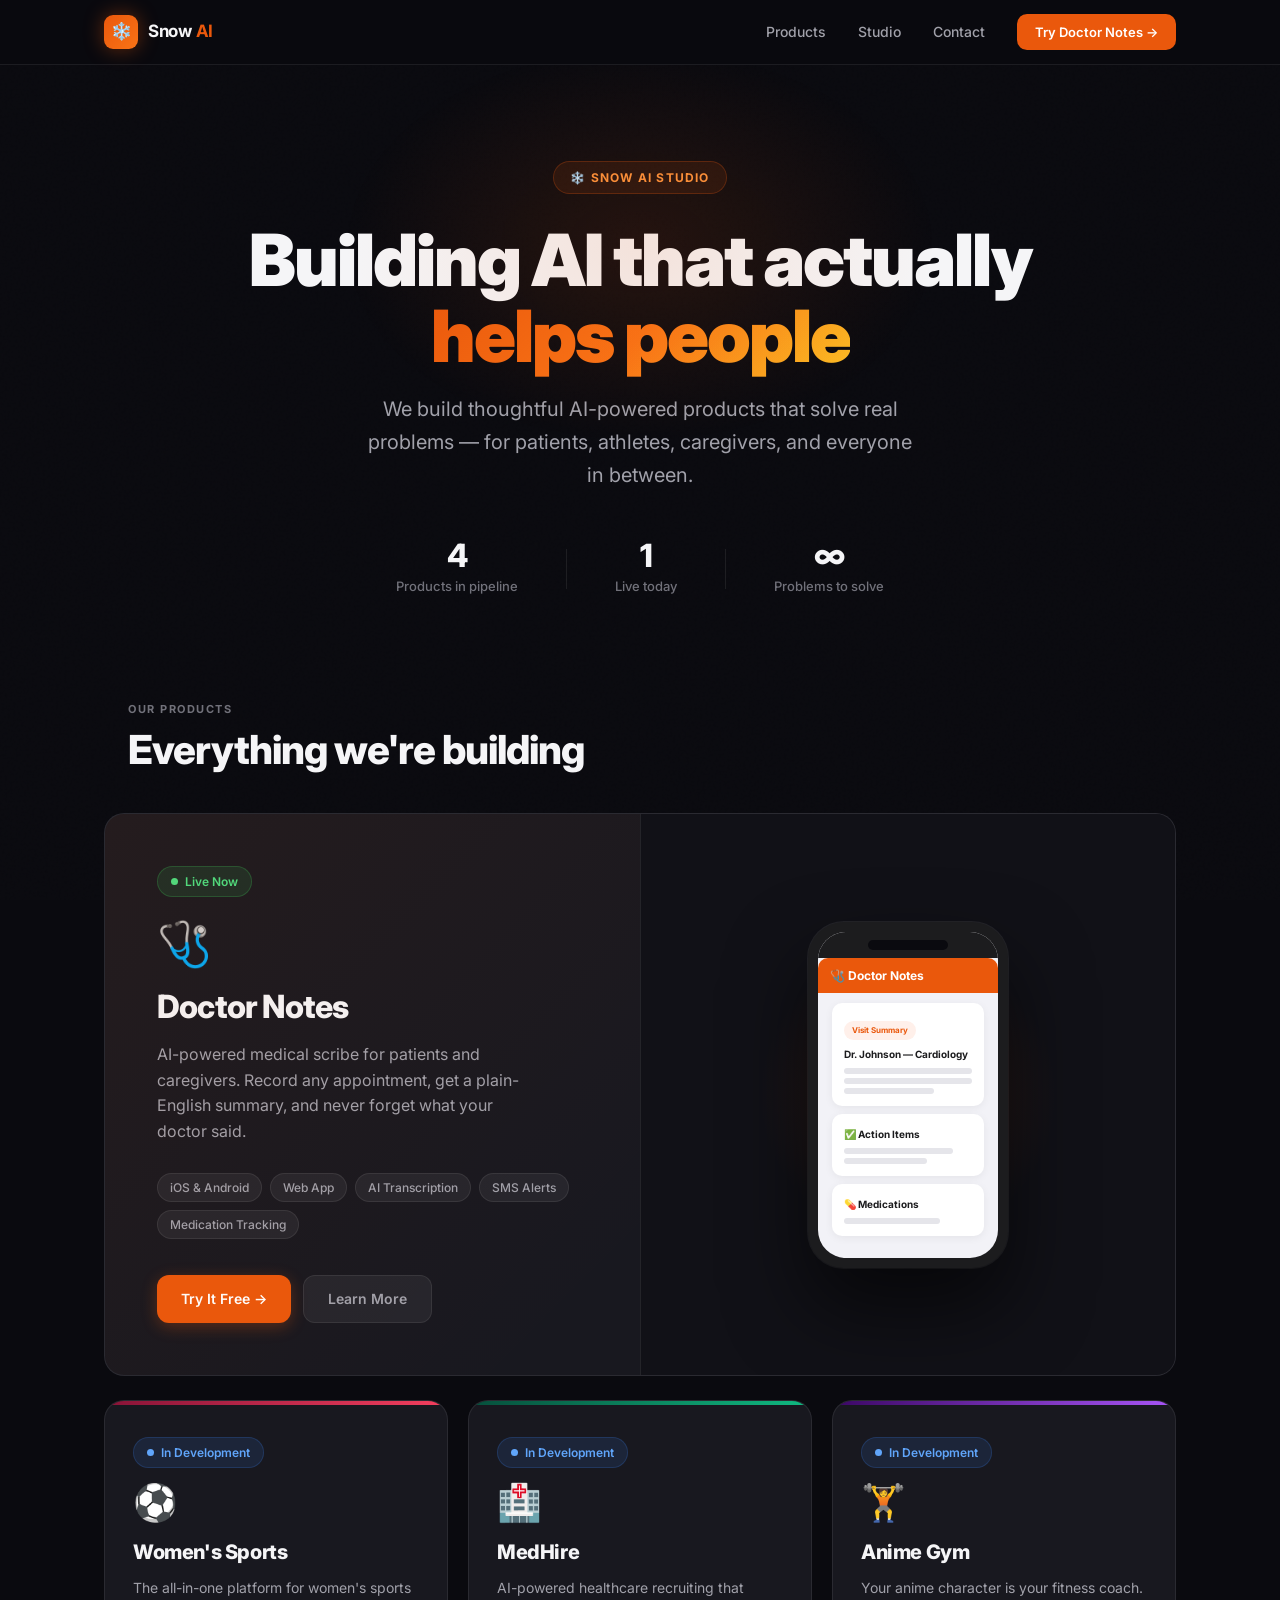
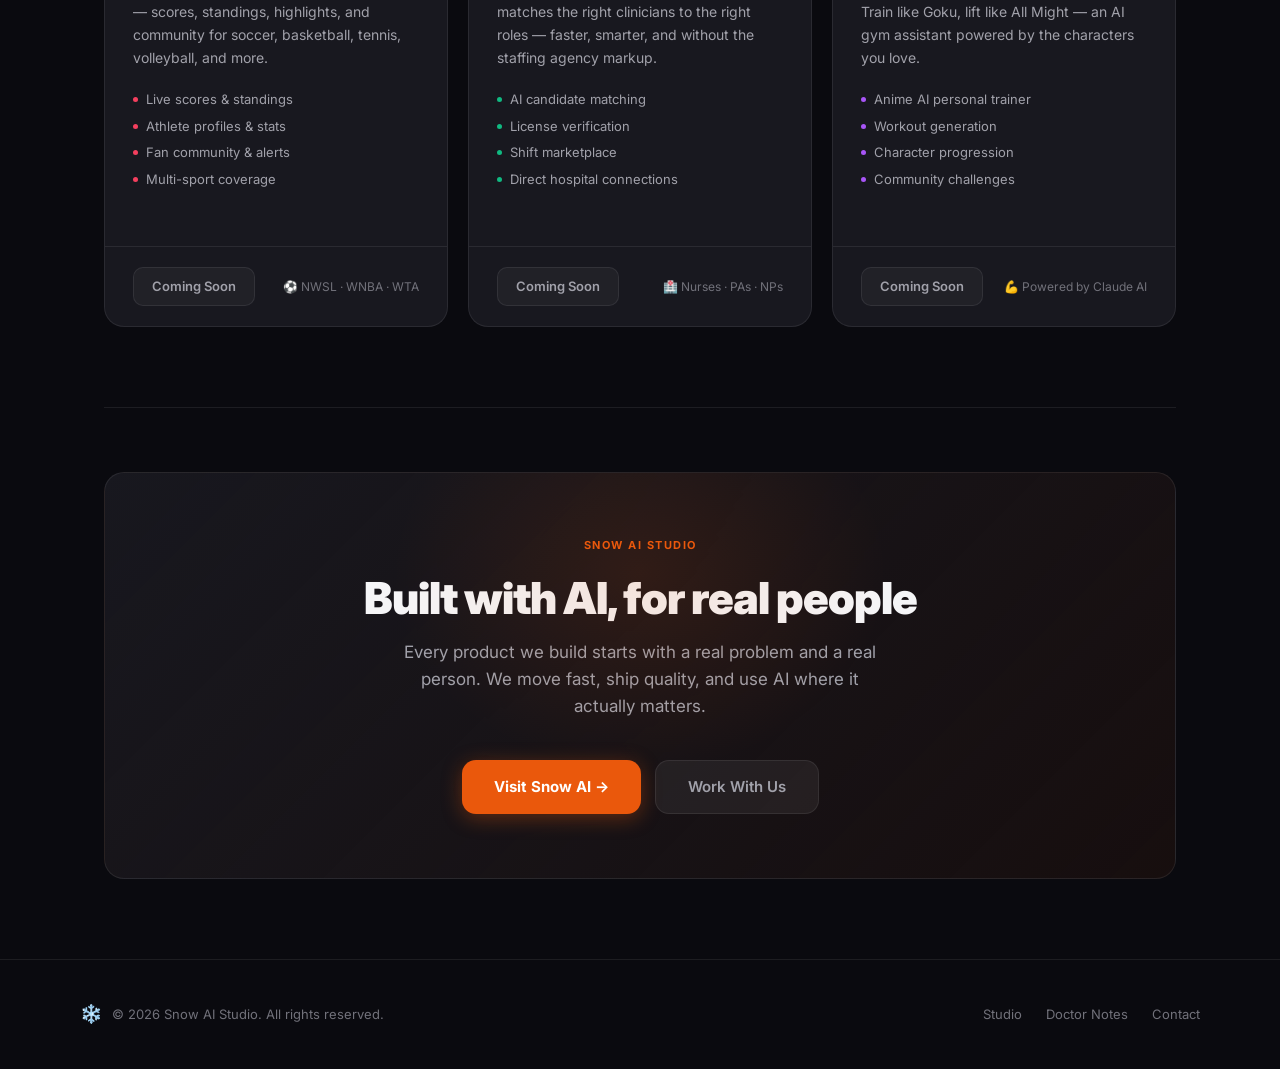
==== index.html @ aa73802b "Initial Snow AI products page" ====
<!DOCTYPE html>
<html lang="en">
<head>
  <meta charset="UTF-8" />
  <meta name="viewport" content="width=device-width, initial-scale=1.0" />
  <title>Snow AI — Products</title>
  <meta name="description" content="Snow AI builds thoughtful AI-powered apps that solve real problems for real people." />
  <link rel="preconnect" href="https://fonts.googleapis.com" />
  <link href="https://fonts.googleapis.com/css2?family=Inter:wght@300;400;500;600;700;800;900&display=swap" rel="stylesheet" />
  <style>
    *, *::before, *::after { box-sizing: border-box; margin: 0; padding: 0; }

    :root {
      --bg: #0A0A0F;
      --bg2: #111117;
      --bg3: #18181F;
      --border: rgba(255,255,255,0.08);
      --border-hover: rgba(255,255,255,0.16);
      --text: #F5F5F7;
      --text2: #A1A1AA;
      --text3: #71717A;
      --accent: #EA580C;
      --accent-glow: rgba(234,88,12,0.3);
      --radius: 20px;
      --radius-sm: 12px;
    }

    html { scroll-behavior: smooth; }

    body {
      font-family: 'Inter', -apple-system, BlinkMacSystemFont, 'Segoe UI', sans-serif;
      background: var(--bg);
      color: var(--text);
      line-height: 1.6;
      -webkit-font-smoothing: antialiased;
      overflow-x: hidden;
    }

    /* ── NOISE TEXTURE ── */
    body::before {
      content: '';
      position: fixed;
      inset: 0;
      background-image: url("data:image/svg+xml,%3Csvg viewBox='0 0 512 512' xmlns='http://www.w3.org/2000/svg'%3E%3Cfilter id='noise'%3E%3CfeTurbulence type='fractalNoise' baseFrequency='0.65' numOctaves='3' stitchTiles='stitch'/%3E%3C/filter%3E%3Crect width='100%25' height='100%25' filter='url(%23noise)' opacity='0.04'/%3E%3C/svg%3E");
      pointer-events: none;
      z-index: 0;
      opacity: 0.4;
    }

    /* ── NAV ── */
    nav {
      position: sticky;
      top: 0;
      z-index: 100;
      background: rgba(10,10,15,0.85);
      backdrop-filter: blur(20px);
      -webkit-backdrop-filter: blur(20px);
      border-bottom: 1px solid var(--border);
    }

    .nav-inner {
      max-width: 1120px;
      margin: 0 auto;
      padding: 0 24px;
      height: 64px;
      display: flex;
      align-items: center;
      justify-content: space-between;
    }

    .logo {
      display: flex;
      align-items: center;
      gap: 10px;
      text-decoration: none;
    }

    .logo-mark {
      width: 34px;
      height: 34px;
      background: linear-gradient(135deg, #EA580C, #F97316);
      border-radius: 9px;
      display: flex;
      align-items: center;
      justify-content: center;
      font-size: 17px;
      flex-shrink: 0;
      box-shadow: 0 0 20px rgba(234,88,12,0.4);
    }

    .logo-name {
      font-size: 17px;
      font-weight: 700;
      color: var(--text);
      letter-spacing: -0.3px;
    }

    .logo-name span {
      color: var(--accent);
    }

    .nav-links {
      display: flex;
      align-items: center;
      gap: 32px;
    }

    .nav-links a {
      color: var(--text2);
      text-decoration: none;
      font-size: 14px;
      font-weight: 500;
      transition: color 0.2s;
    }

    .nav-links a:hover { color: var(--text); }

    .nav-cta {
      background: var(--accent) !important;
      color: white !important;
      padding: 8px 18px;
      border-radius: 10px;
      font-weight: 600 !important;
      font-size: 13px !important;
      transition: background 0.2s, transform 0.15s !important;
    }

    .nav-cta:hover {
      background: #C94615 !important;
      transform: translateY(-1px);
    }

    /* ── HERO ── */
    .hero {
      position: relative;
      z-index: 1;
      max-width: 1120px;
      margin: 0 auto;
      padding: 96px 24px 80px;
      text-align: center;
    }

    /* Glow blob behind hero */
    .hero::before {
      content: '';
      position: absolute;
      top: -20px;
      left: 50%;
      transform: translateX(-50%);
      width: 600px;
      height: 400px;
      background: radial-gradient(ellipse, rgba(234,88,12,0.12) 0%, transparent 70%);
      pointer-events: none;
    }

    .hero-eyebrow {
      display: inline-flex;
      align-items: center;
      gap: 8px;
      background: rgba(234,88,12,0.1);
      border: 1px solid rgba(234,88,12,0.25);
      color: #FB923C;
      font-size: 12px;
      font-weight: 700;
      letter-spacing: 1.2px;
      text-transform: uppercase;
      padding: 6px 16px;
      border-radius: 100px;
      margin-bottom: 28px;
    }

    .hero-title {
      font-size: clamp(42px, 6vw, 72px);
      font-weight: 900;
      line-height: 1.05;
      letter-spacing: -2px;
      color: var(--text);
      margin-bottom: 20px;
    }

    .hero-title .highlight {
      background: linear-gradient(135deg, #EA580C, #F97316, #FBBF24);
      -webkit-background-clip: text;
      -webkit-text-fill-color: transparent;
      background-clip: text;
    }

    .hero-subtitle {
      font-size: 20px;
      color: var(--text2);
      max-width: 560px;
      margin: 0 auto 48px;
      line-height: 1.65;
      font-weight: 400;
    }

    .hero-stats {
      display: flex;
      align-items: center;
      justify-content: center;
      gap: 48px;
      flex-wrap: wrap;
    }

    .stat {
      text-align: center;
    }

    .stat-num {
      font-size: 32px;
      font-weight: 800;
      color: var(--text);
      letter-spacing: -1px;
      line-height: 1;
      margin-bottom: 4px;
    }

    .stat-label {
      font-size: 13px;
      color: var(--text3);
      font-weight: 500;
    }

    .stat-divider {
      width: 1px;
      height: 40px;
      background: var(--border);
    }

    /* ── SECTION HEADER ── */
    .section-header {
      max-width: 1120px;
      margin: 0 auto;
      padding: 0 24px;
      margin-bottom: 40px;
    }

    .section-label {
      font-size: 11px;
      font-weight: 700;
      letter-spacing: 1.5px;
      text-transform: uppercase;
      color: var(--text3);
      margin-bottom: 8px;
    }

    .section-title {
      font-size: clamp(28px, 4vw, 40px);
      font-weight: 800;
      letter-spacing: -1px;
      color: var(--text);
      line-height: 1.15;
    }

    /* ── PRODUCTS GRID ── */
    .products-section {
      position: relative;
      z-index: 1;
      max-width: 1120px;
      margin: 0 auto;
      padding: 24px 24px 80px;
    }

    /* Featured product — full width */
    .product-featured {
      background: var(--bg3);
      border: 1px solid var(--border);
      border-radius: var(--radius);
      overflow: hidden;
      margin-bottom: 24px;
      display: grid;
      grid-template-columns: 1fr 1fr;
      min-height: 400px;
      transition: border-color 0.3s, transform 0.3s;
      position: relative;
    }

    .product-featured:hover {
      border-color: var(--border-hover);
      transform: translateY(-3px);
    }

    .product-featured::before {
      content: '';
      position: absolute;
      inset: 0;
      background: linear-gradient(135deg, rgba(234,88,12,0.06) 0%, transparent 60%);
      pointer-events: none;
    }

    .product-content {
      padding: 52px 52px 52px;
      display: flex;
      flex-direction: column;
      justify-content: space-between;
    }

    .product-content-inner { }

    .product-status {
      display: inline-flex;
      align-items: center;
      gap: 7px;
      font-size: 12px;
      font-weight: 600;
      padding: 5px 13px;
      border-radius: 100px;
      margin-bottom: 24px;
      width: fit-content;
    }

    .status-live {
      background: rgba(52,199,89,0.12);
      color: #4ADE80;
      border: 1px solid rgba(52,199,89,0.25);
    }

    .status-live::before {
      content: '';
      width: 7px;
      height: 7px;
      background: #4ADE80;
      border-radius: 50%;
      animation: pulse 2s infinite;
    }

    .status-building {
      background: rgba(59,130,246,0.12);
      color: #60A5FA;
      border: 1px solid rgba(59,130,246,0.2);
    }

    .status-building::before {
      content: '';
      width: 7px;
      height: 7px;
      background: #60A5FA;
      border-radius: 50%;
    }

    @keyframes pulse {
      0%, 100% { opacity: 1; box-shadow: 0 0 0 0 rgba(74,222,128,0.4); }
      50% { opacity: 0.8; box-shadow: 0 0 0 5px rgba(74,222,128,0); }
    }

    .product-icon {
      font-size: 44px;
      margin-bottom: 16px;
      line-height: 1;
    }

    .product-name {
      font-size: 32px;
      font-weight: 800;
      letter-spacing: -0.8px;
      color: var(--text);
      margin-bottom: 10px;
    }

    .product-tagline {
      font-size: 16px;
      color: var(--text2);
      line-height: 1.6;
      margin-bottom: 28px;
      max-width: 380px;
    }

    .product-tags {
      display: flex;
      flex-wrap: wrap;
      gap: 8px;
      margin-bottom: 36px;
    }

    .tag {
      font-size: 12px;
      font-weight: 500;
      padding: 4px 12px;
      border-radius: 100px;
      background: rgba(255,255,255,0.06);
      border: 1px solid var(--border);
      color: var(--text2);
    }

    .product-actions {
      display: flex;
      gap: 12px;
      flex-wrap: wrap;
    }

    .btn-launch {
      display: inline-flex;
      align-items: center;
      gap: 8px;
      padding: 12px 24px;
      border-radius: 12px;
      font-size: 14px;
      font-weight: 600;
      text-decoration: none;
      transition: all 0.2s;
    }

    .btn-primary-product {
      background: var(--accent);
      color: white;
      box-shadow: 0 4px 16px rgba(234,88,12,0.3);
    }

    .btn-primary-product:hover {
      background: #C94615;
      transform: translateY(-1px);
      box-shadow: 0 6px 20px rgba(234,88,12,0.4);
    }

    .btn-secondary-product {
      background: rgba(255,255,255,0.06);
      border: 1px solid var(--border);
      color: var(--text2);
    }

    .btn-secondary-product:hover {
      background: rgba(255,255,255,0.1);
      border-color: var(--border-hover);
      color: var(--text);
    }

    /* Product visual panel */
    .product-visual {
      background: var(--bg2);
      border-left: 1px solid var(--border);
      display: flex;
      align-items: center;
      justify-content: center;
      padding: 40px;
      position: relative;
      overflow: hidden;
    }

    .product-visual::before {
      content: '';
      position: absolute;
      width: 300px;
      height: 300px;
      border-radius: 50%;
      top: 50%;
      left: 50%;
      transform: translate(-50%, -50%);
      pointer-events: none;
    }

    .visual-orange::before { background: radial-gradient(circle, rgba(234,88,12,0.15) 0%, transparent 70%); }
    .visual-rose::before   { background: radial-gradient(circle, rgba(244,63,94,0.15) 0%, transparent 70%); }
    .visual-green::before  { background: radial-gradient(circle, rgba(16,185,129,0.15) 0%, transparent 70%); }
    .visual-purple::before { background: radial-gradient(circle, rgba(168,85,247,0.15) 0%, transparent 70%); }

    /* Phone mockup */
    .phone-mock {
      width: 200px;
      background: #1C1C1E;
      border-radius: 36px;
      padding: 10px;
      box-shadow: 0 40px 80px rgba(0,0,0,0.6), 0 0 0 1px rgba(255,255,255,0.08);
      position: relative;
      z-index: 1;
    }

    .phone-screen-mock {
      background: #F2F2F7;
      border-radius: 28px;
      overflow: hidden;
    }

    .phone-bar {
      background: #1C1C1E;
      height: 26px;
      display: flex;
      align-items: center;
      justify-content: center;
      padding: 0 16px;
    }

    .phone-notch {
      width: 80px;
      height: 10px;
      background: #0A0A0F;
      border-radius: 100px;
    }

    .phone-app {
      padding: 14px;
    }

    .phone-header {
      padding: 8px 12px;
      font-size: 12px;
      font-weight: 700;
      border-radius: 10px 10px 0 0;
      margin: -14px -14px 10px;
    }

    .app-orange .phone-header { background: #EA580C; color: white; }

    .phone-card {
      background: white;
      border-radius: 10px;
      padding: 12px;
      margin-bottom: 8px;
      box-shadow: 0 2px 8px rgba(0,0,0,0.06);
    }

    .phone-card-title {
      font-size: 10px;
      font-weight: 700;
      color: #1C1C1E;
      margin-bottom: 6px;
    }

    .phone-card-line {
      height: 6px;
      background: #E5E5EA;
      border-radius: 3px;
      margin-bottom: 4px;
    }

    .phone-card-line:last-child { width: 70%; margin-bottom: 0; }

    .phone-pill {
      display: inline-block;
      background: #FFF0EA;
      color: #EA580C;
      font-size: 8px;
      font-weight: 700;
      padding: 3px 8px;
      border-radius: 20px;
      margin-bottom: 6px;
    }

    /* ── GRID — 3 CARDS ── */
    .products-grid {
      display: grid;
      grid-template-columns: repeat(3, 1fr);
      gap: 20px;
    }

    .product-card {
      background: var(--bg3);
      border: 1px solid var(--border);
      border-radius: var(--radius);
      overflow: hidden;
      transition: border-color 0.3s, transform 0.3s;
      display: flex;
      flex-direction: column;
      position: relative;
    }

    .product-card:hover {
      border-color: var(--border-hover);
      transform: translateY(-4px);
    }

    .card-top-bar {
      height: 4px;
      width: 100%;
    }

    .bar-rose   { background: linear-gradient(90deg, #881337, #f43f5e); }
    .bar-green  { background: linear-gradient(90deg, #064e3b, #10b981); }
    .bar-purple { background: linear-gradient(90deg, #3b0764, #a855f7); }
    .bar-orange { background: linear-gradient(90deg, #7c2d12, #ea580c); }

    .card-body {
      padding: 32px 28px;
      flex: 1;
      display: flex;
      flex-direction: column;
    }

    .card-icon {
      font-size: 36px;
      margin-bottom: 16px;
      line-height: 1;
    }

    .card-name {
      font-size: 20px;
      font-weight: 800;
      letter-spacing: -0.4px;
      color: var(--text);
      margin-bottom: 8px;
    }

    .card-desc {
      font-size: 14px;
      color: var(--text2);
      line-height: 1.65;
      margin-bottom: 20px;
      flex: 1;
    }

    .card-features {
      display: flex;
      flex-direction: column;
      gap: 6px;
      margin-bottom: 24px;
    }

    .card-feature {
      display: flex;
      align-items: center;
      gap: 8px;
      font-size: 13px;
      color: var(--text2);
    }

    .card-feature-dot {
      width: 5px;
      height: 5px;
      border-radius: 50%;
      flex-shrink: 0;
    }

    .dot-rose   { background: #f43f5e; }
    .dot-green  { background: #10b981; }
    .dot-purple { background: #a855f7; }

    .card-footer {
      padding: 20px 28px;
      border-top: 1px solid var(--border);
      display: flex;
      align-items: center;
      justify-content: space-between;
    }

    .card-cta {
      font-size: 13px;
      font-weight: 600;
      text-decoration: none;
      padding: 8px 18px;
      border-radius: 10px;
      border: 1px solid var(--border);
      color: var(--text2);
      background: rgba(255,255,255,0.04);
      transition: all 0.2s;
    }

    .card-cta:hover {
      border-color: var(--border-hover);
      color: var(--text);
      background: rgba(255,255,255,0.08);
    }

    .card-notify {
      font-size: 12px;
      color: var(--text3);
    }

    /* ── STUDIO SECTION ── */
    .studio-section {
      position: relative;
      z-index: 1;
      max-width: 1120px;
      margin: 0 auto;
      padding: 0 24px 80px;
    }

    .studio-card {
      background: linear-gradient(135deg, var(--bg3) 0%, rgba(234,88,12,0.06) 100%);
      border: 1px solid var(--border);
      border-radius: var(--radius);
      padding: 64px;
      text-align: center;
      position: relative;
      overflow: hidden;
    }

    .studio-card::before {
      content: '';
      position: absolute;
      top: -100px;
      left: 50%;
      transform: translateX(-50%);
      width: 500px;
      height: 400px;
      background: radial-gradient(ellipse, rgba(234,88,12,0.12) 0%, transparent 70%);
      pointer-events: none;
    }

    .studio-eyebrow {
      font-size: 11px;
      font-weight: 700;
      letter-spacing: 1.5px;
      text-transform: uppercase;
      color: var(--accent);
      margin-bottom: 20px;
    }

    .studio-title {
      font-size: clamp(28px, 4vw, 44px);
      font-weight: 900;
      letter-spacing: -1px;
      color: var(--text);
      margin-bottom: 16px;
      line-height: 1.1;
    }

    .studio-subtitle {
      font-size: 17px;
      color: var(--text2);
      max-width: 500px;
      margin: 0 auto 40px;
      line-height: 1.6;
    }

    .studio-actions {
      display: flex;
      gap: 14px;
      justify-content: center;
      flex-wrap: wrap;
    }

    .btn-studio-primary {
      display: inline-flex;
      align-items: center;
      gap: 8px;
      background: var(--accent);
      color: white;
      padding: 14px 32px;
      border-radius: 14px;
      font-size: 15px;
      font-weight: 700;
      text-decoration: none;
      box-shadow: 0 4px 20px rgba(234,88,12,0.35);
      transition: all 0.2s;
    }

    .btn-studio-primary:hover {
      background: #C94615;
      transform: translateY(-2px);
      box-shadow: 0 8px 28px rgba(234,88,12,0.45);
    }

    .btn-studio-secondary {
      display: inline-flex;
      align-items: center;
      gap: 8px;
      background: rgba(255,255,255,0.06);
      border: 1px solid var(--border);
      color: var(--text2);
      padding: 14px 32px;
      border-radius: 14px;
      font-size: 15px;
      font-weight: 600;
      text-decoration: none;
      transition: all 0.2s;
    }

    .btn-studio-secondary:hover {
      background: rgba(255,255,255,0.1);
      border-color: var(--border-hover);
      color: var(--text);
    }

    /* ── FOOTER ── */
    footer {
      position: relative;
      z-index: 1;
      border-top: 1px solid var(--border);
      padding: 40px 24px;
    }

    .footer-inner {
      max-width: 1120px;
      margin: 0 auto;
      display: flex;
      align-items: center;
      justify-content: space-between;
      flex-wrap: wrap;
      gap: 16px;
    }

    .footer-left {
      display: flex;
      align-items: center;
      gap: 10px;
    }

    .footer-copy {
      font-size: 13px;
      color: var(--text3);
    }

    .footer-links {
      display: flex;
      gap: 24px;
    }

    .footer-links a {
      font-size: 13px;
      color: var(--text3);
      text-decoration: none;
      transition: color 0.2s;
    }

    .footer-links a:hover { color: var(--text2); }

    /* ── RESPONSIVE ── */
    @media (max-width: 900px) {
      .product-featured {
        grid-template-columns: 1fr;
      }
      .product-visual {
        border-left: none;
        border-top: 1px solid var(--border);
        min-height: 200px;
        padding: 32px;
      }
      .phone-mock { width: 160px; }
      .product-content { padding: 36px 32px; }
      .products-grid {
        grid-template-columns: 1fr;
      }
      .hero-stats { gap: 32px; }
      .stat-divider { display: none; }
      .studio-card { padding: 40px 24px; }
    }

    @media (max-width: 600px) {
      .nav-links { display: none; }
      .hero { padding: 64px 20px 60px; }
      .hero-title { letter-spacing: -1.5px; }
      .product-content { padding: 28px 24px; }
      .product-name { font-size: 26px; }
    }

    /* ── SCROLL ANIMATION ── */
    .fade-up {
      opacity: 0;
      transform: translateY(28px);
      transition: opacity 0.6s ease, transform 0.6s ease;
    }
    .fade-up.visible {
      opacity: 1;
      transform: translateY(0);
    }

    /* ── DIVIDER LINE ── */
    .section-divider {
      max-width: 1120px;
      margin: 0 auto 64px;
      padding: 0 24px;
    }

    .section-divider hr {
      border: none;
      border-top: 1px solid var(--border);
    }
  </style>
</head>
<body>

  <!-- ── NAV ── -->
  <nav>
    <div class="nav-inner">
      <a href="https://snowai.studio" class="logo">
        <div class="logo-mark">❄️</div>
        <span class="logo-name">Snow <span>AI</span></span>
      </a>
      <div class="nav-links">
        <a href="#products">Products</a>
        <a href="https://snowai.studio">Studio</a>
        <a href="mailto:hello@snowai.studio">Contact</a>
        <a href="https://doctor-notes-beta.vercel.app" class="nav-cta">Try Doctor Notes →</a>
      </div>
    </div>
  </nav>

  <!-- ── HERO ── -->
  <section class="hero fade-up visible">
    <div class="hero-eyebrow">
      ❄️ Snow AI Studio
    </div>
    <h1 class="hero-title">
      Building AI that actually<br>
      <span class="highlight">helps people</span>
    </h1>
    <p class="hero-subtitle">
      We build thoughtful AI-powered products that solve real problems — for patients, athletes, caregivers, and everyone in between.
    </p>
    <div class="hero-stats">
      <div class="stat">
        <div class="stat-num">4</div>
        <div class="stat-label">Products in pipeline</div>
      </div>
      <div class="stat-divider"></div>
      <div class="stat">
        <div class="stat-num">1</div>
        <div class="stat-label">Live today</div>
      </div>
      <div class="stat-divider"></div>
      <div class="stat">
        <div class="stat-num">∞</div>
        <div class="stat-label">Problems to solve</div>
      </div>
    </div>
  </section>

  <!-- ── PRODUCTS ── -->
  <section id="products" class="products-section">

    <div class="section-header fade-up">
      <div class="section-label">Our Products</div>
      <h2 class="section-title">Everything we're building</h2>
    </div>

    <!-- FEATURED — Doctor Notes -->
    <div class="product-featured fade-up" style="transition-delay:0.1s">
      <div class="product-content">
        <div class="product-content-inner">
          <div class="product-status status-live">Live Now</div>
          <div class="product-icon">🩺</div>
          <h2 class="product-name">Doctor Notes</h2>
          <p class="product-tagline">
            AI-powered medical scribe for patients and caregivers. Record any appointment, get a plain-English summary, and never forget what your doctor said.
          </p>
          <div class="product-tags">
            <span class="tag">iOS &amp; Android</span>
            <span class="tag">Web App</span>
            <span class="tag">AI Transcription</span>
            <span class="tag">SMS Alerts</span>
            <span class="tag">Medication Tracking</span>
          </div>
        </div>
        <div class="product-actions">
          <a href="https://doctor-notes-beta.vercel.app" class="btn-launch btn-primary-product">
            Try It Free →
          </a>
          <a href="https://dn-landing.vercel.app" class="btn-launch btn-secondary-product">
            Learn More
          </a>
        </div>
      </div>
      <div class="product-visual visual-orange">
        <div class="phone-mock">
          <div class="phone-screen-mock">
            <div class="phone-bar">
              <div class="phone-notch"></div>
            </div>
            <div class="phone-app app-orange">
              <div class="phone-header">🩺 Doctor Notes</div>
              <div class="phone-card">
                <div class="phone-pill">Visit Summary</div>
                <div class="phone-card-title">Dr. Johnson — Cardiology</div>
                <div class="phone-card-line"></div>
                <div class="phone-card-line"></div>
                <div class="phone-card-line"></div>
              </div>
              <div class="phone-card">
                <div class="phone-card-title">✅ Action Items</div>
                <div class="phone-card-line" style="width:85%"></div>
                <div class="phone-card-line" style="width:65%"></div>
              </div>
              <div class="phone-card">
                <div class="phone-card-title">💊 Medications</div>
                <div class="phone-card-line" style="width:75%"></div>
              </div>
            </div>
          </div>
        </div>
      </div>
    </div>

    <!-- 3 CARDS GRID -->
    <div class="products-grid">

      <!-- Women's Sports App -->
      <div class="product-card fade-up" style="transition-delay:0.15s">
        <div class="card-top-bar bar-rose"></div>
        <div class="card-body">
          <div class="product-status status-building" style="margin-bottom:16px">In Development</div>
          <div class="card-icon">⚽</div>
          <h3 class="card-name">Women's Sports</h3>
          <p class="card-desc">
            The all-in-one platform for women's sports — scores, standings, highlights, and community for soccer, basketball, tennis, volleyball, and more.
          </p>
          <div class="card-features">
            <div class="card-feature">
              <div class="card-feature-dot dot-rose"></div>
              Live scores & standings
            </div>
            <div class="card-feature">
              <div class="card-feature-dot dot-rose"></div>
              Athlete profiles & stats
            </div>
            <div class="card-feature">
              <div class="card-feature-dot dot-rose"></div>
              Fan community & alerts
            </div>
            <div class="card-feature">
              <div class="card-feature-dot dot-rose"></div>
              Multi-sport coverage
            </div>
          </div>
        </div>
        <div class="card-footer">
          <span class="card-cta" style="cursor:default">Coming Soon</span>
          <span class="card-notify">⚽ NWSL · WNBA · WTA</span>
        </div>
      </div>

      <!-- Healthcare Recruiting -->
      <div class="product-card fade-up" style="transition-delay:0.2s">
        <div class="card-top-bar bar-green"></div>
        <div class="card-body">
          <div class="product-status status-building" style="margin-bottom:16px">In Development</div>
          <div class="card-icon">🏥</div>
          <h3 class="card-name">MedHire</h3>
          <p class="card-desc">
            AI-powered healthcare recruiting that matches the right clinicians to the right roles — faster, smarter, and without the staffing agency markup.
          </p>
          <div class="card-features">
            <div class="card-feature">
              <div class="card-feature-dot dot-green"></div>
              AI candidate matching
            </div>
            <div class="card-feature">
              <div class="card-feature-dot dot-green"></div>
              License verification
            </div>
            <div class="card-feature">
              <div class="card-feature-dot dot-green"></div>
              Shift marketplace
            </div>
            <div class="card-feature">
              <div class="card-feature-dot dot-green"></div>
              Direct hospital connections
            </div>
          </div>
        </div>
        <div class="card-footer">
          <span class="card-cta" style="cursor:default">Coming Soon</span>
          <span class="card-notify">🏥 Nurses · PAs · NPs</span>
        </div>
      </div>

      <!-- Anime Gym -->
      <div class="product-card fade-up" style="transition-delay:0.25s">
        <div class="card-top-bar bar-purple"></div>
        <div class="card-body">
          <div class="product-status status-building" style="margin-bottom:16px">In Development</div>
          <div class="card-icon">🏋️</div>
          <h3 class="card-name">Anime Gym</h3>
          <p class="card-desc">
            Your anime character is your fitness coach. Train like Goku, lift like All Might — an AI gym assistant powered by the characters you love.
          </p>
          <div class="card-features">
            <div class="card-feature">
              <div class="card-feature-dot dot-purple"></div>
              Anime AI personal trainer
            </div>
            <div class="card-feature">
              <div class="card-feature-dot dot-purple"></div>
              Workout generation
            </div>
            <div class="card-feature">
              <div class="card-feature-dot dot-purple"></div>
              Character progression
            </div>
            <div class="card-feature">
              <div class="card-feature-dot dot-purple"></div>
              Community challenges
            </div>
          </div>
        </div>
        <div class="card-footer">
          <span class="card-cta" style="cursor:default">Coming Soon</span>
          <span class="card-notify">💪 Powered by Claude AI</span>
        </div>
      </div>

    </div>
  </section>

  <!-- ── DIVIDER ── -->
  <div class="section-divider">
    <hr />
  </div>

  <!-- ── STUDIO CTA ── -->
  <section class="studio-section">
    <div class="studio-card fade-up">
      <div class="studio-eyebrow">Snow AI Studio</div>
      <h2 class="studio-title">Built with AI, for real people</h2>
      <p class="studio-subtitle">
        Every product we build starts with a real problem and a real person. We move fast, ship quality, and use AI where it actually matters.
      </p>
      <div class="studio-actions">
        <a href="https://snowai.studio" class="btn-studio-primary">
          Visit Snow AI →
        </a>
        <a href="mailto:hello@snowai.studio" class="btn-studio-secondary">
          Work With Us
        </a>
      </div>
    </div>
  </section>

  <!-- ── FOOTER ── -->
  <footer>
    <div class="footer-inner">
      <div class="footer-left">
        <span style="font-size:18px">❄️</span>
        <span class="footer-copy">© 2026 Snow AI Studio. All rights reserved.</span>
      </div>
      <div class="footer-links">
        <a href="https://snowai.studio">Studio</a>
        <a href="https://doctor-notes-beta.vercel.app">Doctor Notes</a>
        <a href="mailto:hello@snowai.studio">Contact</a>
      </div>
    </div>
  </footer>

  <script>
    // Scroll animation
    const observer = new IntersectionObserver((entries) => {
      entries.forEach(entry => {
        if (entry.isIntersecting) {
          entry.target.classList.add('visible');
        }
      });
    }, { threshold: 0.08, rootMargin: '0px 0px -40px 0px' });

    document.querySelectorAll('.fade-up').forEach(el => observer.observe(el));
  </script>

</body>
</html>
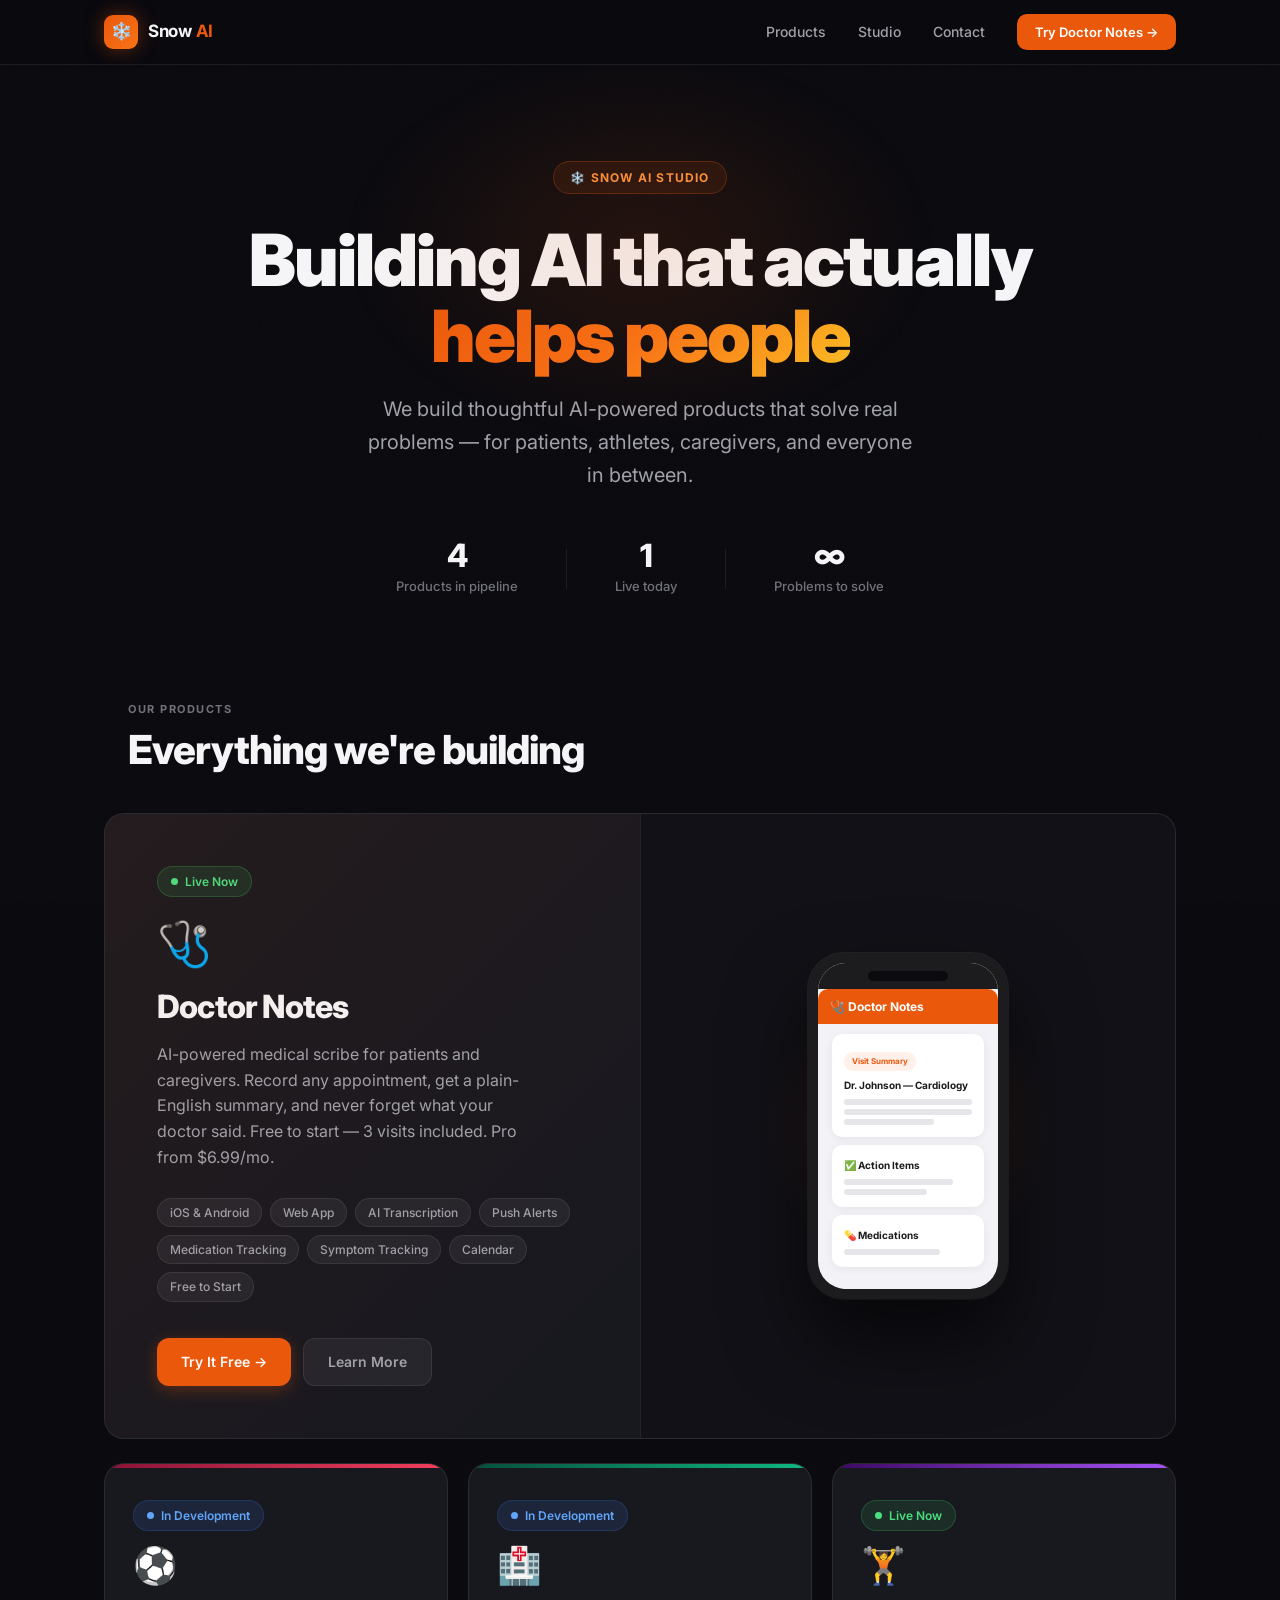
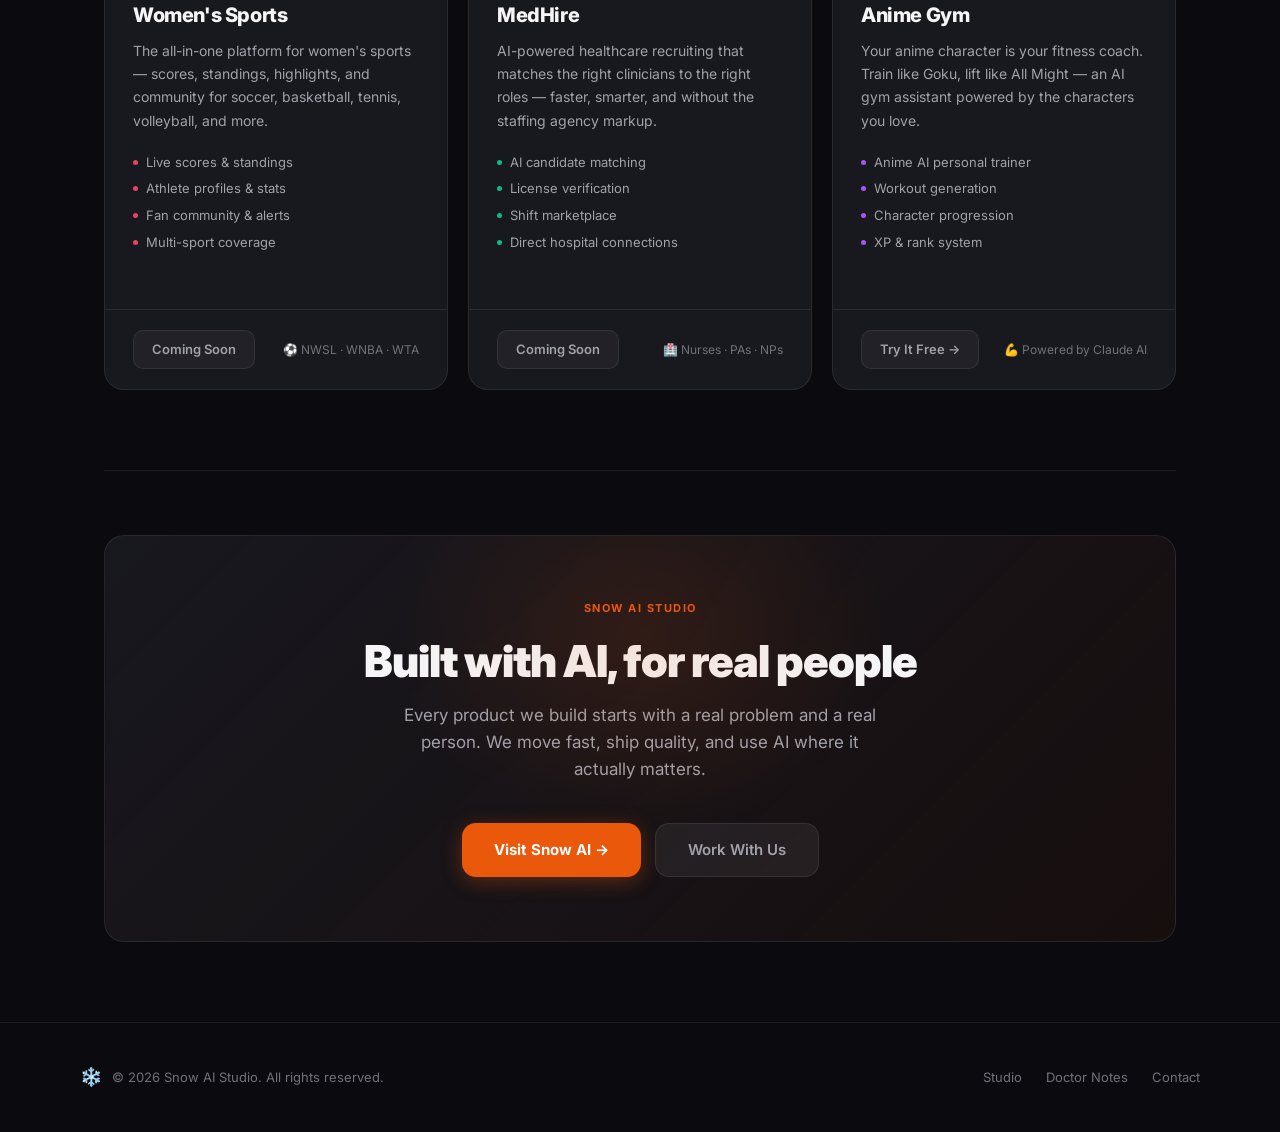
==== commit e3e46702: "fix: replace SMS Alerts with Push Alerts on landing page Co-Authored-By: Claude Opus 4.6 (1M context" ====
--- a/index.html
+++ b/index.html
@@ -869,7 +869,7 @@
         <a href="#products">Products</a>
         <a href="https://snowai.studio">Studio</a>
         <a href="mailto:hello@snowai.studio">Contact</a>
-        <a href="https://doctor-notes-beta.vercel.app" class="nav-cta">Try Doctor Notes →</a>
+        <a href="https://app.snowai.studio" class="nav-cta">Try Doctor Notes →</a>
       </div>
     </div>
   </nav>
@@ -920,21 +920,24 @@
           <div class="product-icon">🩺</div>
           <h2 class="product-name">Doctor Notes</h2>
           <p class="product-tagline">
-            AI-powered medical scribe for patients and caregivers. Record any appointment, get a plain-English summary, and never forget what your doctor said.
+            AI-powered medical scribe for patients and caregivers. Record any appointment, get a plain-English summary, and never forget what your doctor said. Free to start — 3 visits included. Pro from $6.99/mo.
           </p>
           <div class="product-tags">
             <span class="tag">iOS &amp; Android</span>
             <span class="tag">Web App</span>
             <span class="tag">AI Transcription</span>
-            <span class="tag">SMS Alerts</span>
+            <span class="tag">Push Alerts</span>
             <span class="tag">Medication Tracking</span>
+            <span class="tag">Symptom Tracking</span>
+            <span class="tag">Calendar</span>
+            <span class="tag">Free to Start</span>
           </div>
         </div>
         <div class="product-actions">
-          <a href="https://doctor-notes-beta.vercel.app" class="btn-launch btn-primary-product">
+          <a href="https://app.snowai.studio" class="btn-launch btn-primary-product">
             Try It Free →
           </a>
-          <a href="https://dn-landing.vercel.app" class="btn-launch btn-secondary-product">
+          <a href="https://doctornotes.snowai.studio" class="btn-launch btn-secondary-product">
             Learn More
           </a>
         </div>
@@ -1046,7 +1049,7 @@
       <div class="product-card fade-up" style="transition-delay:0.25s">
         <div class="card-top-bar bar-purple"></div>
         <div class="card-body">
-          <div class="product-status status-building" style="margin-bottom:16px">In Development</div>
+          <div class="product-status status-live" style="margin-bottom:16px">Live Now</div>
           <div class="card-icon">🏋️</div>
           <h3 class="card-name">Anime Gym</h3>
           <p class="card-desc">
@@ -1067,12 +1070,12 @@
             </div>
             <div class="card-feature">
               <div class="card-feature-dot dot-purple"></div>
-              Community challenges
+              XP &amp; rank system
             </div>
           </div>
         </div>
         <div class="card-footer">
-          <span class="card-cta" style="cursor:default">Coming Soon</span>
+          <a href="https://anime-gym.vercel.app" class="card-cta" target="_blank" rel="noopener">Try It Free →</a>
           <span class="card-notify">💪 Powered by Claude AI</span>
         </div>
       </div>
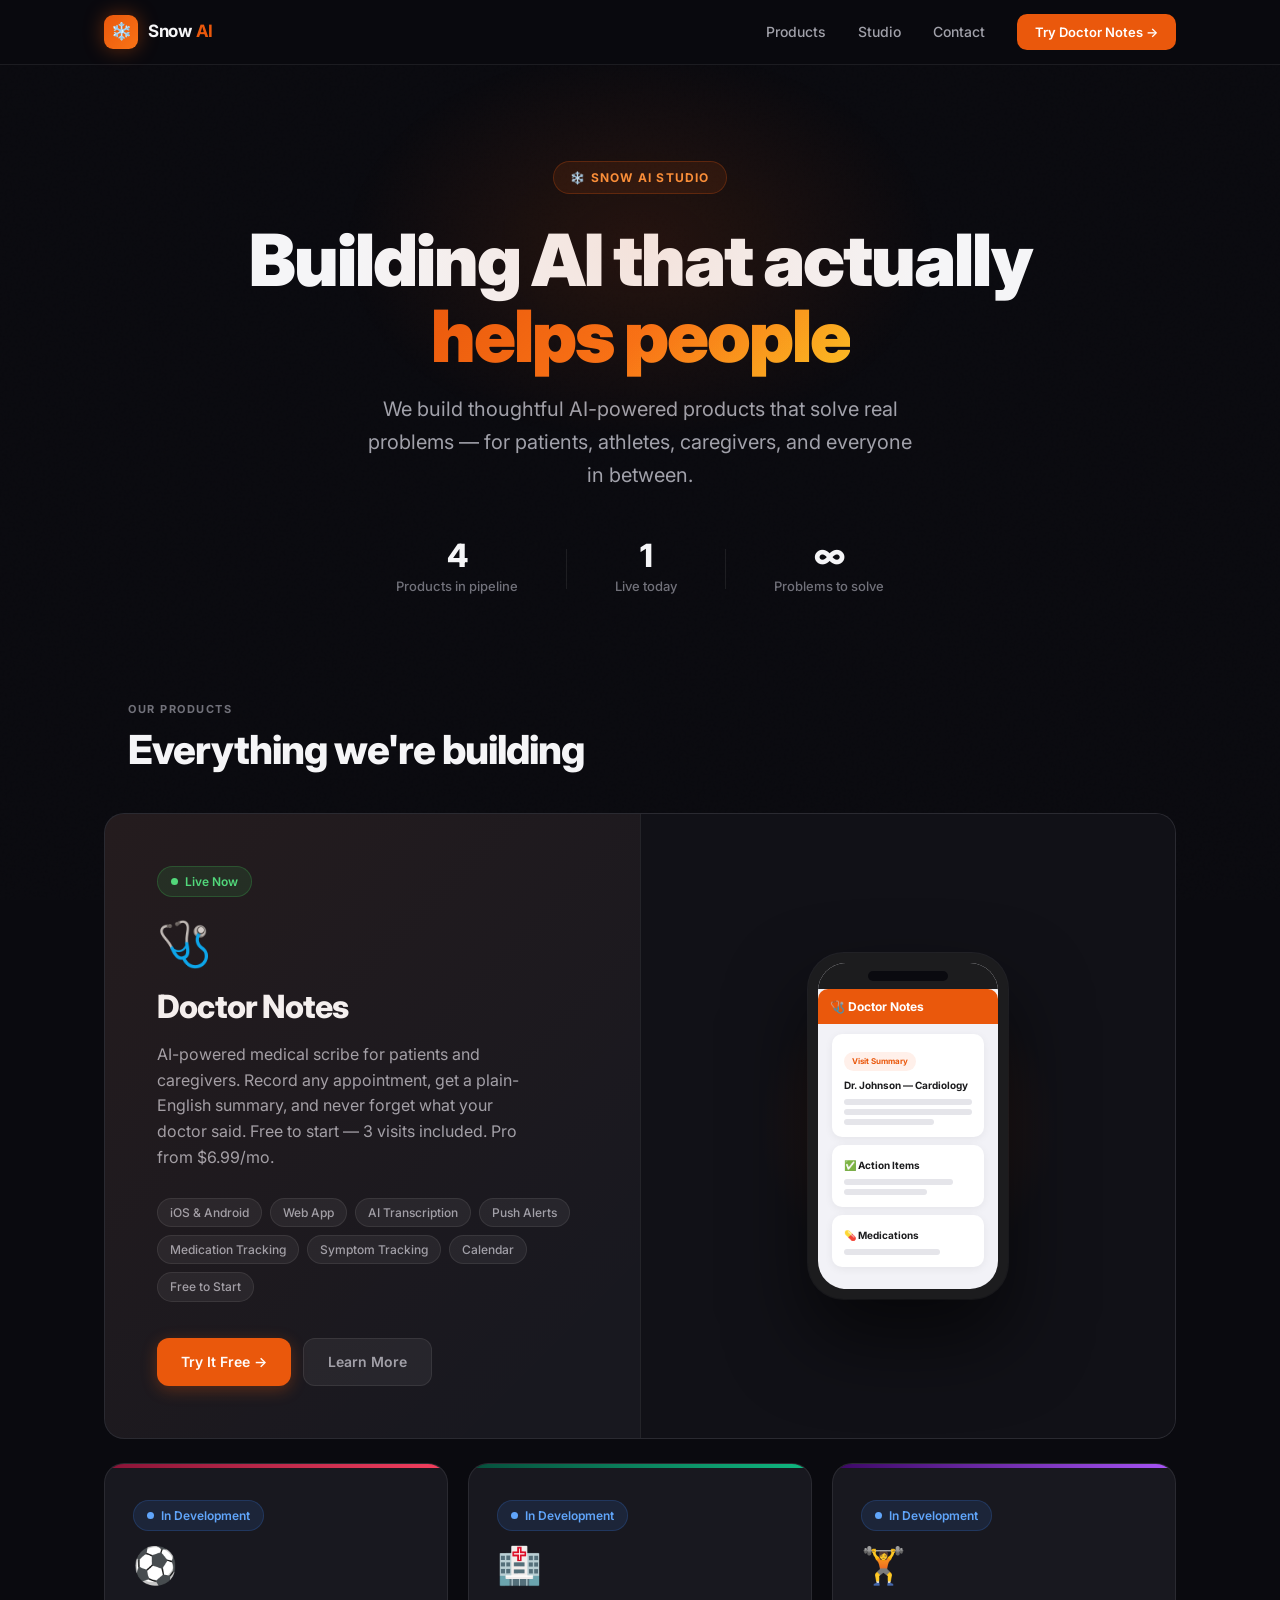
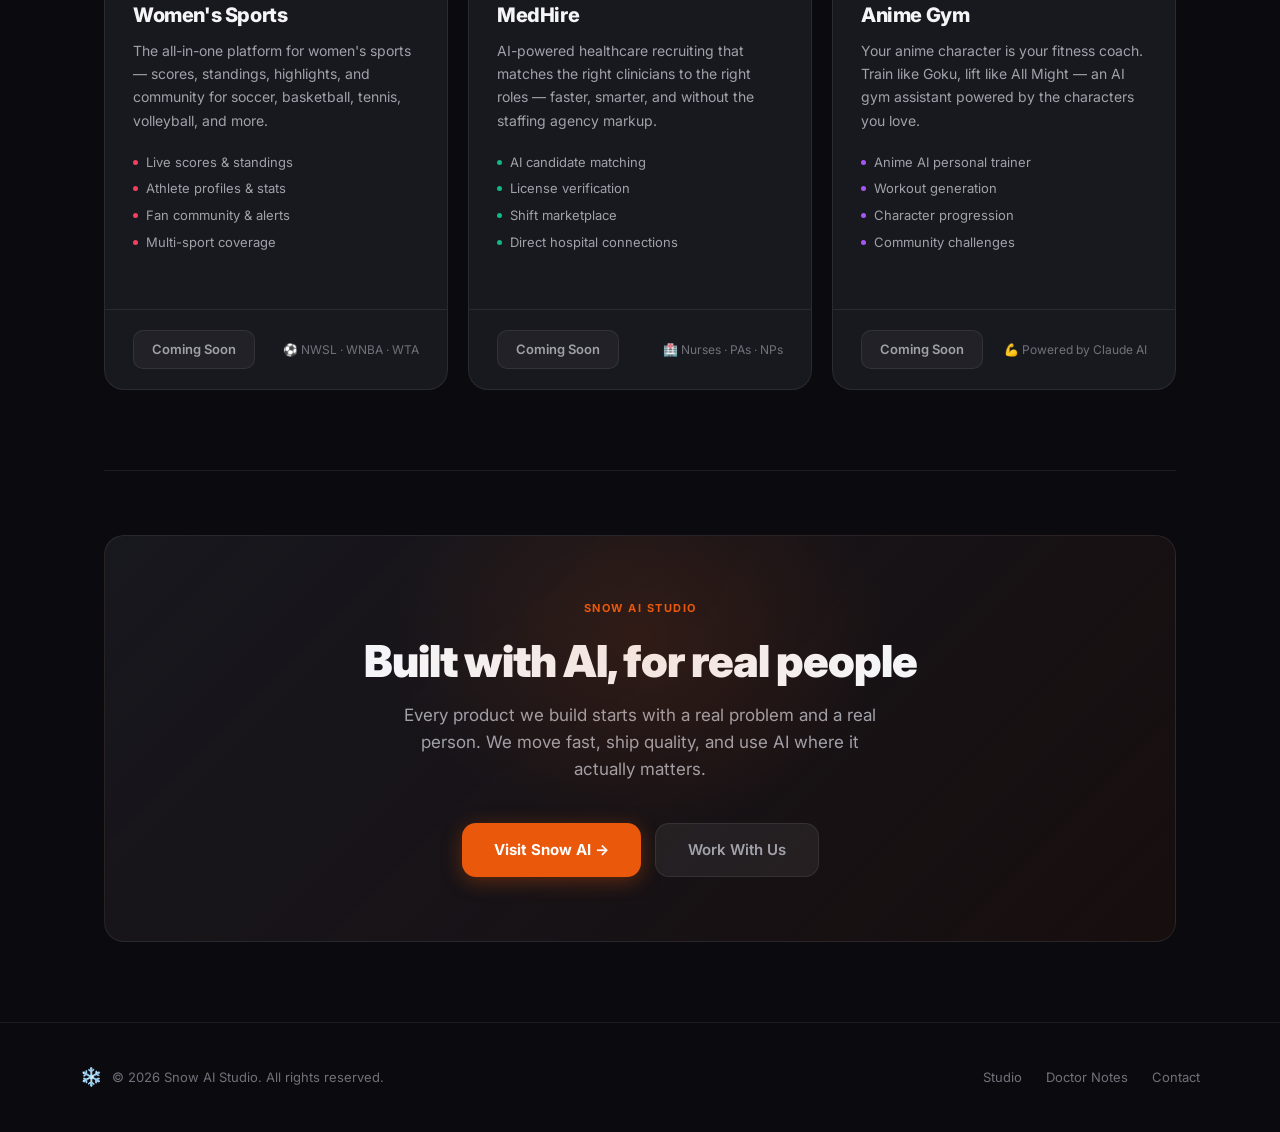
==== commit c9ef7c11: "fix: update landing page — Anime Gym status + Push Alerts - Change Anime Gym from "Live Now" to "In " ====
--- a/index.html
+++ b/index.html
@@ -1049,7 +1049,7 @@
       <div class="product-card fade-up" style="transition-delay:0.25s">
         <div class="card-top-bar bar-purple"></div>
         <div class="card-body">
-          <div class="product-status status-live" style="margin-bottom:16px">Live Now</div>
+          <div class="product-status status-building" style="margin-bottom:16px">In Development</div>
           <div class="card-icon">🏋️</div>
           <h3 class="card-name">Anime Gym</h3>
           <p class="card-desc">
@@ -1070,12 +1070,12 @@
             </div>
             <div class="card-feature">
               <div class="card-feature-dot dot-purple"></div>
-              XP &amp; rank system
+              Community challenges
             </div>
           </div>
         </div>
         <div class="card-footer">
-          <a href="https://anime-gym.vercel.app" class="card-cta" target="_blank" rel="noopener">Try It Free →</a>
+          <span class="card-cta" style="cursor:default">Coming Soon</span>
           <span class="card-notify">💪 Powered by Claude AI</span>
         </div>
       </div>
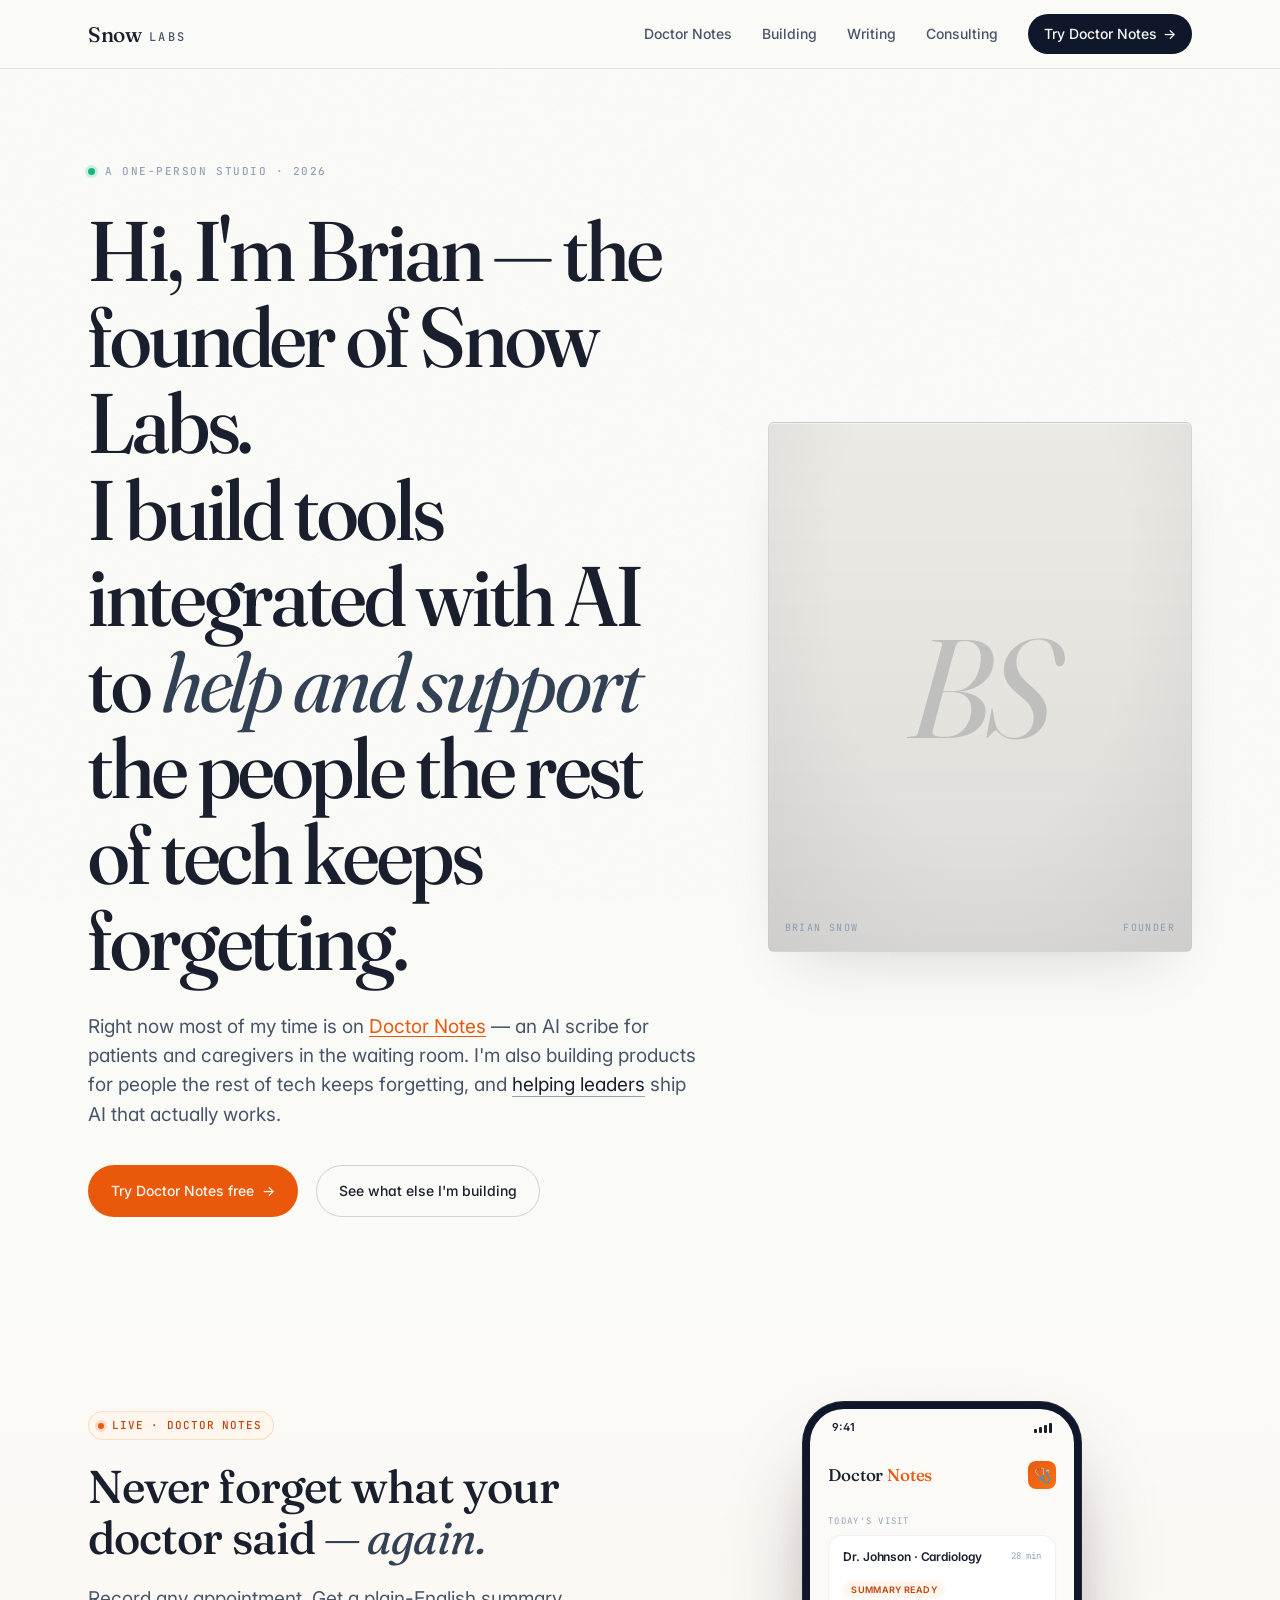
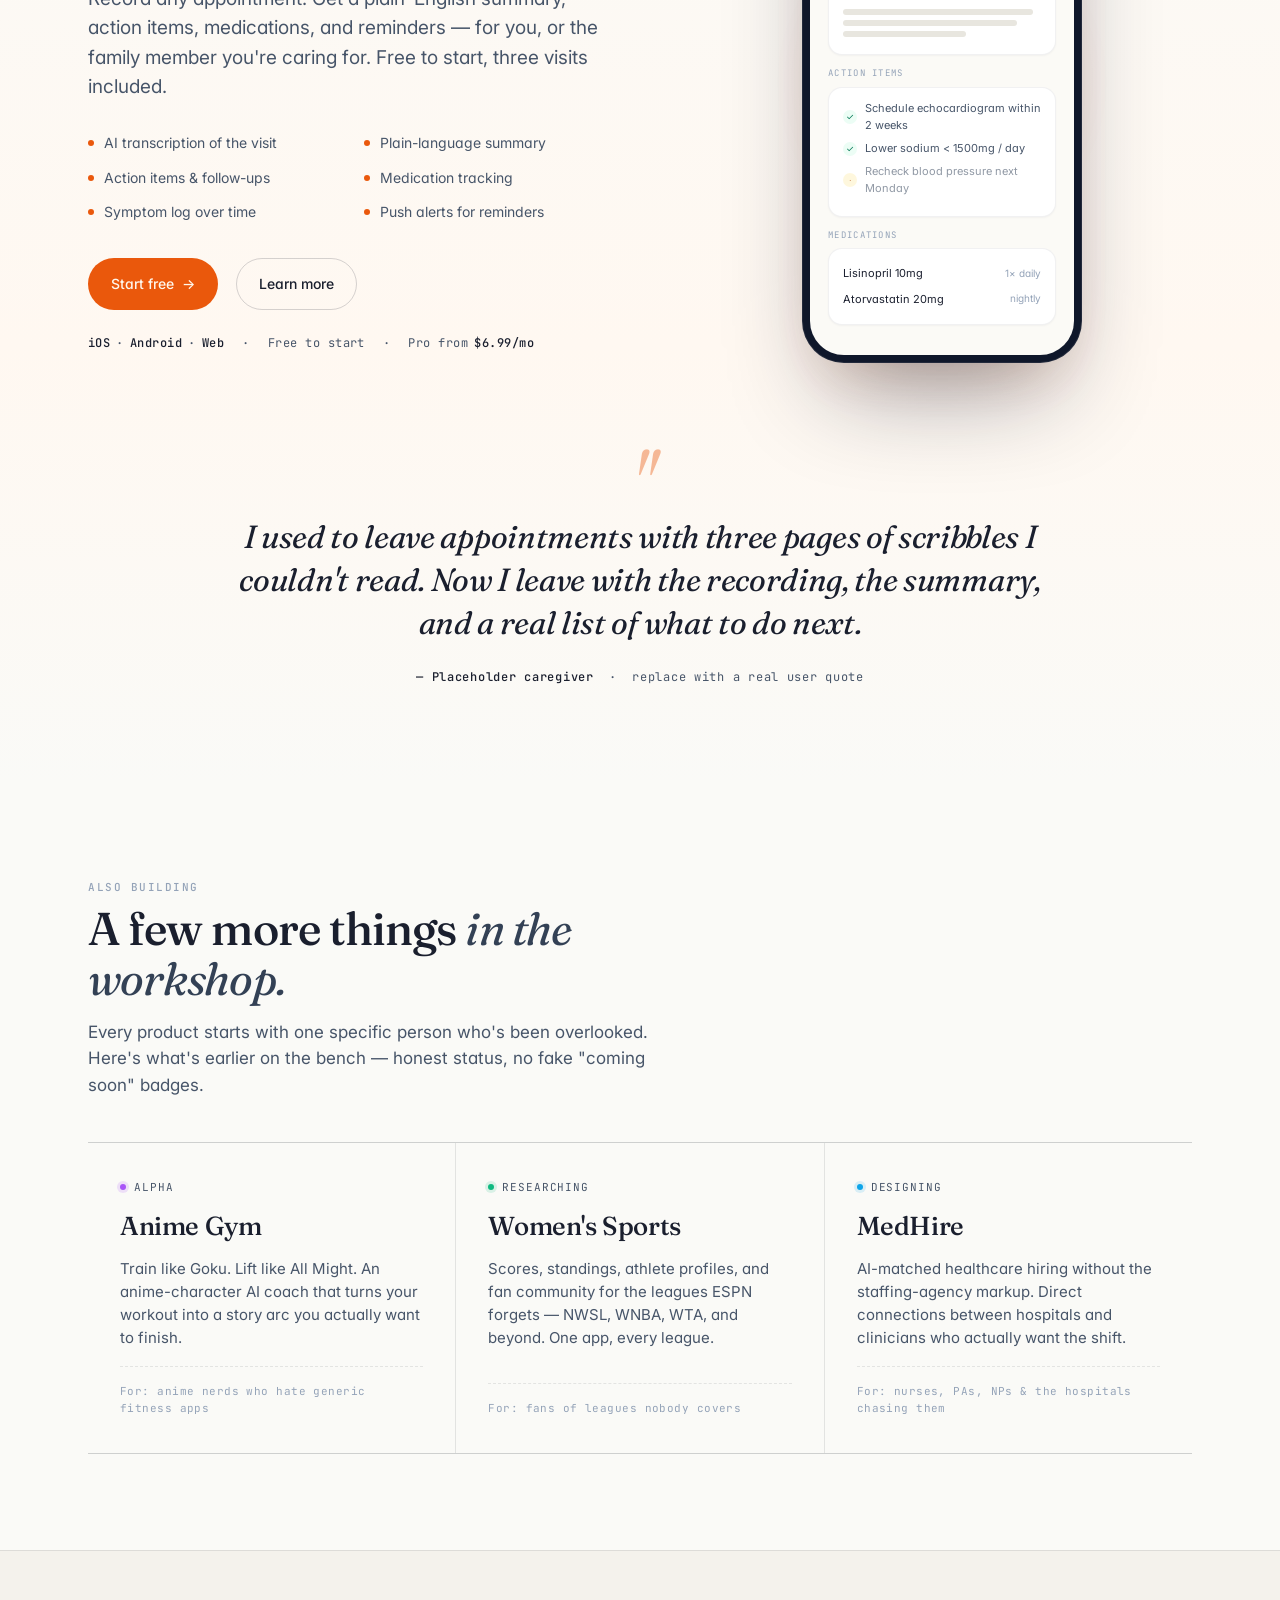
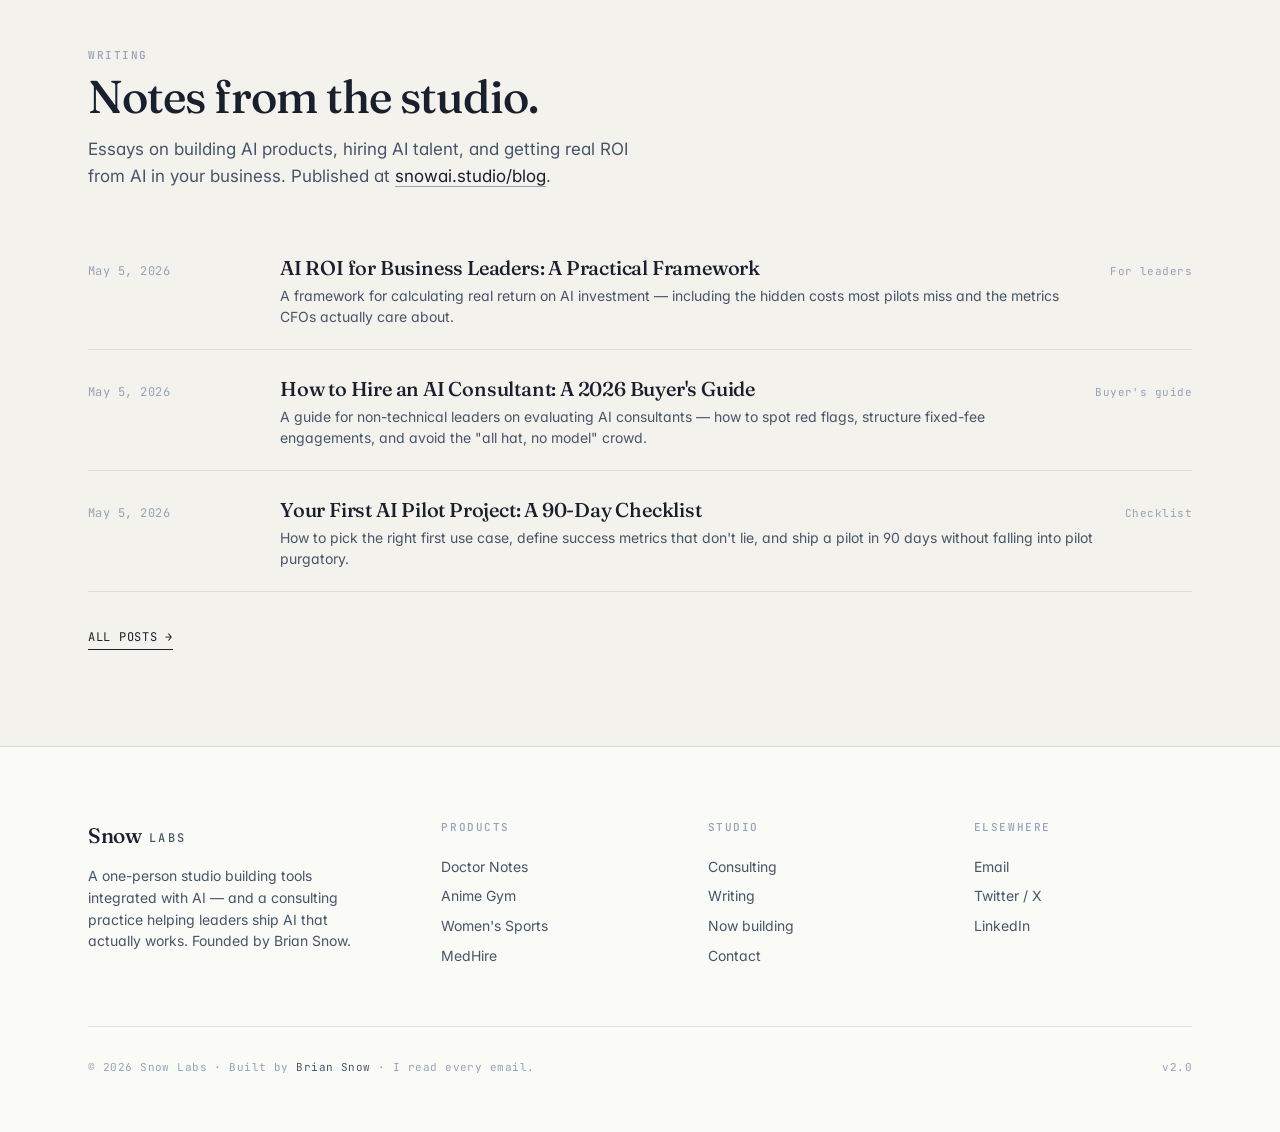
==== commit fd04b5ce: "feat: redesign landing page with Snow Labs rebrand Complete rewrite of the products landing page: - " ====
--- a/index.html
+++ b/index.html
@@ -3,1136 +3,1252 @@
 <head>
   <meta charset="UTF-8" />
   <meta name="viewport" content="width=device-width, initial-scale=1.0" />
-  <title>Snow AI — Products</title>
-  <meta name="description" content="Snow AI builds thoughtful AI-powered apps that solve real problems for real people." />
+  <title>Snow Labs — Tools integrated with AI</title>
+  <meta name="description" content="Snow Labs is a one-person studio building tools integrated with AI — and a consulting practice helping leaders ship AI that actually works. Founded by Brian Snow." />
+
   <link rel="preconnect" href="https://fonts.googleapis.com" />
-  <link href="https://fonts.googleapis.com/css2?family=Inter:wght@300;400;500;600;700;800;900&display=swap" rel="stylesheet" />
+  <link rel="preconnect" href="https://fonts.gstatic.com" crossorigin />
+  <link href="https://fonts.googleapis.com/css2?family=Fraunces:ital,opsz,wght@0,9..144,400;0,9..144,500;0,9..144,600;0,9..144,700;1,9..144,400;1,9..144,500&family=Inter:wght@400;500;600;700&family=JetBrains+Mono:wght@400;500&display=swap" rel="stylesheet" />
+
   <style>
     *, *::before, *::after { box-sizing: border-box; margin: 0; padding: 0; }
 
     :root {
-      --bg: #0A0A0F;
-      --bg2: #111117;
-      --bg3: #18181F;
-      --border: rgba(255,255,255,0.08);
-      --border-hover: rgba(255,255,255,0.16);
-      --text: #F5F5F7;
-      --text2: #A1A1AA;
-      --text3: #71717A;
-      --accent: #EA580C;
-      --accent-glow: rgba(234,88,12,0.3);
-      --radius: 20px;
-      --radius-sm: 12px;
+      --bg:        #FAFAF7;
+      --bg-warm:   #F4F2EC;
+      --bg-tint:   #EFEDE5;
+      --ink:       #1A1F2E;
+      --ink-2:     #475569;
+      --ink-3:     #94A3B8;
+      --line:      rgba(26,31,46,0.10);
+      --line-2:    rgba(26,31,46,0.18);
+      --snow:      #0F172A;
+      --snow-soft: #334155;
+      --doctor:    #EA580C;
+      --doctor-2:  #C2410C;
+      --doctor-bg: #FFF7ED;
+      --serif:     'Fraunces', 'Iowan Old Style', Georgia, serif;
+      --sans:      'Inter', -apple-system, BlinkMacSystemFont, 'Segoe UI', sans-serif;
+      --mono:      'JetBrains Mono', ui-monospace, 'SF Mono', Menlo, monospace;
+      --max:       1160px;
+      --pad:       28px;
     }
 
     html { scroll-behavior: smooth; }
 
     body {
-      font-family: 'Inter', -apple-system, BlinkMacSystemFont, 'Segoe UI', sans-serif;
+      font-family: var(--sans);
       background: var(--bg);
-      color: var(--text);
-      line-height: 1.6;
+      color: var(--ink);
+      line-height: 1.55;
       -webkit-font-smoothing: antialiased;
+      -moz-osx-font-smoothing: grayscale;
       overflow-x: hidden;
-    }
-
-    /* ── NOISE TEXTURE ── */
+      font-feature-settings: 'ss01', 'cv11';
+    }
+
+    /* Subtle paper grain — light enough to feel organic, not noisy */
     body::before {
       content: '';
       position: fixed;
       inset: 0;
-      background-image: url("data:image/svg+xml,%3Csvg viewBox='0 0 512 512' xmlns='http://www.w3.org/2000/svg'%3E%3Cfilter id='noise'%3E%3CfeTurbulence type='fractalNoise' baseFrequency='0.65' numOctaves='3' stitchTiles='stitch'/%3E%3C/filter%3E%3Crect width='100%25' height='100%25' filter='url(%23noise)' opacity='0.04'/%3E%3C/svg%3E");
+      background-image: url("data:image/svg+xml,%3Csvg viewBox='0 0 240 240' xmlns='http://www.w3.org/2000/svg'%3E%3Cfilter id='n'%3E%3CfeTurbulence type='fractalNoise' baseFrequency='0.85' numOctaves='2' stitchTiles='stitch'/%3E%3C/filter%3E%3Crect width='100%25' height='100%25' filter='url(%23n)' opacity='0.5'/%3E%3C/svg%3E");
+      opacity: 0.025;
       pointer-events: none;
-      z-index: 0;
-      opacity: 0.4;
-    }
-
-    /* ── NAV ── */
+      z-index: 1;
+      mix-blend-mode: multiply;
+    }
+
+    a { color: inherit; text-decoration: none; }
+    img { display: block; max-width: 100%; }
+    button { font: inherit; cursor: pointer; }
+
+    .wrap { max-width: var(--max); margin: 0 auto; padding: 0 var(--pad); position: relative; z-index: 2; }
+
+    /* ───── TYPE ───── */
+    .h-display {
+      font-family: var(--serif);
+      font-weight: 500;
+      font-size: clamp(44px, 6.6vw, 88px);
+      line-height: 1.02;
+      letter-spacing: -0.025em;
+      color: var(--ink);
+      font-variation-settings: 'opsz' 144, 'SOFT' 30;
+    }
+
+    .h-display em {
+      font-style: italic;
+      font-weight: 400;
+      color: var(--snow-soft);
+    }
+
+    .h-section {
+      font-family: var(--serif);
+      font-weight: 500;
+      font-size: clamp(30px, 3.6vw, 46px);
+      line-height: 1.1;
+      letter-spacing: -0.02em;
+      color: var(--ink);
+    }
+
+    .h-section em {
+      font-style: italic;
+      font-weight: 400;
+      color: var(--snow-soft);
+    }
+
+    .h-card {
+      font-family: var(--serif);
+      font-weight: 500;
+      font-size: 22px;
+      line-height: 1.2;
+      letter-spacing: -0.01em;
+      color: var(--ink);
+    }
+
+    .eyebrow {
+      font-family: var(--mono);
+      font-size: 11px;
+      font-weight: 500;
+      letter-spacing: 0.14em;
+      text-transform: uppercase;
+      color: var(--ink-3);
+    }
+
+    .lede {
+      font-size: 19px;
+      line-height: 1.55;
+      color: var(--ink-2);
+      max-width: 56ch;
+    }
+
+    /* ───── NAV ───── */
     nav {
       position: sticky;
       top: 0;
-      z-index: 100;
-      background: rgba(10,10,15,0.85);
-      backdrop-filter: blur(20px);
-      -webkit-backdrop-filter: blur(20px);
-      border-bottom: 1px solid var(--border);
+      z-index: 50;
+      background: rgba(250,250,247,0.78);
+      backdrop-filter: saturate(140%) blur(14px);
+      -webkit-backdrop-filter: saturate(140%) blur(14px);
+      border-bottom: 1px solid var(--line);
     }
 
     .nav-inner {
-      max-width: 1120px;
+      max-width: var(--max);
       margin: 0 auto;
-      padding: 0 24px;
-      height: 64px;
+      padding: 0 var(--pad);
+      height: 68px;
       display: flex;
       align-items: center;
       justify-content: space-between;
     }
 
     .logo {
-      display: flex;
-      align-items: center;
-      gap: 10px;
-      text-decoration: none;
-    }
-
-    .logo-mark {
-      width: 34px;
-      height: 34px;
-      background: linear-gradient(135deg, #EA580C, #F97316);
-      border-radius: 9px;
-      display: flex;
-      align-items: center;
-      justify-content: center;
-      font-size: 17px;
-      flex-shrink: 0;
-      box-shadow: 0 0 20px rgba(234,88,12,0.4);
-    }
-
-    .logo-name {
-      font-size: 17px;
-      font-weight: 700;
-      color: var(--text);
-      letter-spacing: -0.3px;
-    }
-
-    .logo-name span {
-      color: var(--accent);
-    }
+      display: inline-flex;
+      align-items: baseline;
+      gap: 8px;
+      font-family: var(--serif);
+      font-weight: 500;
+      font-size: 21px;
+      letter-spacing: -0.02em;
+      color: var(--ink);
+    }
+
+    .logo-mono {
+      font-family: var(--mono);
+      font-size: 12px;
+      font-weight: 500;
+      letter-spacing: 0.18em;
+      text-transform: uppercase;
+      color: var(--ink-2);
+      transform: translateY(-1px);
+    }
+
+    .logo:hover .logo-mono { color: var(--doctor); }
 
     .nav-links {
       display: flex;
       align-items: center;
-      gap: 32px;
+      gap: 30px;
     }
 
     .nav-links a {
-      color: var(--text2);
-      text-decoration: none;
       font-size: 14px;
       font-weight: 500;
-      transition: color 0.2s;
-    }
-
-    .nav-links a:hover { color: var(--text); }
+      color: var(--ink-2);
+      transition: color 0.18s;
+    }
+
+    .nav-links a:hover { color: var(--ink); }
 
     .nav-cta {
-      background: var(--accent) !important;
-      color: white !important;
-      padding: 8px 18px;
-      border-radius: 10px;
-      font-weight: 600 !important;
-      font-size: 13px !important;
-      transition: background 0.2s, transform 0.15s !important;
-    }
-
-    .nav-cta:hover {
-      background: #C94615 !important;
-      transform: translateY(-1px);
-    }
-
-    /* ── HERO ── */
+      display: inline-flex;
+      align-items: center;
+      gap: 6px;
+      padding: 9px 16px;
+      background: var(--snow);
+      color: #FAFAF7 !important;
+      border-radius: 999px;
+      font-size: 13px;
+      font-weight: 500;
+      transition: background 0.18s, transform 0.18s;
+    }
+
+    .nav-cta:hover { background: #000; transform: translateY(-1px); }
+
+    /* ───── HERO ───── */
     .hero {
+      padding: 88px 0 72px;
       position: relative;
-      z-index: 1;
-      max-width: 1120px;
-      margin: 0 auto;
-      padding: 96px 24px 80px;
-      text-align: center;
-    }
-
-    /* Glow blob behind hero */
-    .hero::before {
-      content: '';
-      position: absolute;
-      top: -20px;
-      left: 50%;
-      transform: translateX(-50%);
-      width: 600px;
-      height: 400px;
-      background: radial-gradient(ellipse, rgba(234,88,12,0.12) 0%, transparent 70%);
-      pointer-events: none;
+    }
+
+    .hero-grid {
+      display: grid;
+      grid-template-columns: 1.45fr 1fr;
+      gap: 64px;
+      align-items: center;
     }
 
     .hero-eyebrow {
       display: inline-flex;
       align-items: center;
+      gap: 10px;
+      margin-bottom: 28px;
+    }
+
+    .hero-eyebrow .dot {
+      width: 7px;
+      height: 7px;
+      border-radius: 50%;
+      background: #10B981;
+      box-shadow: 0 0 0 3px rgba(16,185,129,0.18);
+      animation: livepulse 2.4s ease-in-out infinite;
+    }
+
+    @keyframes livepulse {
+      0%, 100% { box-shadow: 0 0 0 3px rgba(16,185,129,0.18); }
+      50%      { box-shadow: 0 0 0 6px rgba(16,185,129,0.06); }
+    }
+
+    .hero h1 { margin-bottom: 28px; }
+
+    .hero-lede { margin-bottom: 36px; }
+
+    .hero-actions {
+      display: flex;
+      align-items: center;
+      gap: 18px;
+      flex-wrap: wrap;
+    }
+
+    .btn {
+      display: inline-flex;
+      align-items: center;
       gap: 8px;
-      background: rgba(234,88,12,0.1);
-      border: 1px solid rgba(234,88,12,0.25);
-      color: #FB923C;
-      font-size: 12px;
-      font-weight: 700;
-      letter-spacing: 1.2px;
-      text-transform: uppercase;
-      padding: 6px 16px;
-      border-radius: 100px;
-      margin-bottom: 28px;
-    }
-
-    .hero-title {
-      font-size: clamp(42px, 6vw, 72px);
-      font-weight: 900;
-      line-height: 1.05;
-      letter-spacing: -2px;
-      color: var(--text);
-      margin-bottom: 20px;
-    }
-
-    .hero-title .highlight {
-      background: linear-gradient(135deg, #EA580C, #F97316, #FBBF24);
-      -webkit-background-clip: text;
-      -webkit-text-fill-color: transparent;
-      background-clip: text;
-    }
-
-    .hero-subtitle {
-      font-size: 20px;
-      color: var(--text2);
-      max-width: 560px;
-      margin: 0 auto 48px;
-      line-height: 1.65;
-      font-weight: 400;
-    }
-
-    .hero-stats {
-      display: flex;
-      align-items: center;
-      justify-content: center;
-      gap: 48px;
-      flex-wrap: wrap;
-    }
-
-    .stat {
-      text-align: center;
-    }
-
-    .stat-num {
-      font-size: 32px;
-      font-weight: 800;
-      color: var(--text);
-      letter-spacing: -1px;
-      line-height: 1;
-      margin-bottom: 4px;
-    }
-
-    .stat-label {
-      font-size: 13px;
-      color: var(--text3);
-      font-weight: 500;
-    }
-
-    .stat-divider {
-      width: 1px;
-      height: 40px;
-      background: var(--border);
-    }
-
-    /* ── SECTION HEADER ── */
-    .section-header {
-      max-width: 1120px;
-      margin: 0 auto;
-      padding: 0 24px;
-      margin-bottom: 40px;
-    }
-
-    .section-label {
-      font-size: 11px;
-      font-weight: 700;
-      letter-spacing: 1.5px;
-      text-transform: uppercase;
-      color: var(--text3);
-      margin-bottom: 8px;
-    }
-
-    .section-title {
-      font-size: clamp(28px, 4vw, 40px);
-      font-weight: 800;
-      letter-spacing: -1px;
-      color: var(--text);
-      line-height: 1.15;
-    }
-
-    /* ── PRODUCTS GRID ── */
-    .products-section {
+      padding: 14px 22px;
+      border-radius: 999px;
+      font-size: 14px;
+      font-weight: 500;
+      transition: transform 0.18s, background 0.18s, border-color 0.18s, color 0.18s;
+      border: 1px solid transparent;
+      white-space: nowrap;
+    }
+
+    .btn-primary {
+      background: var(--snow);
+      color: #FAFAF7;
+    }
+    .btn-primary:hover { background: #000; transform: translateY(-1px); }
+
+    .btn-doctor {
+      background: var(--doctor);
+      color: #FFF7ED;
+    }
+    .btn-doctor:hover { background: var(--doctor-2); transform: translateY(-1px); }
+
+    .btn-ghost {
+      color: var(--ink);
+      border-color: var(--line-2);
+      background: transparent;
+    }
+    .btn-ghost:hover { background: var(--bg-warm); border-color: var(--ink); }
+
+    .btn .arr { transition: transform 0.18s; }
+    .btn:hover .arr { transform: translateX(2px); }
+
+    /* Portrait placeholder — looks intentional even unfilled */
+    .portrait {
+      aspect-ratio: 4 / 5;
+      border-radius: 6px;
+      background:
+        linear-gradient(180deg, rgba(26,31,46,0.04) 0%, rgba(26,31,46,0.10) 100%),
+        var(--bg-warm);
+      border: 1px solid var(--line);
       position: relative;
-      z-index: 1;
-      max-width: 1120px;
-      margin: 0 auto;
-      padding: 24px 24px 80px;
-    }
-
-    /* Featured product — full width */
-    .product-featured {
-      background: var(--bg3);
-      border: 1px solid var(--border);
-      border-radius: var(--radius);
       overflow: hidden;
-      margin-bottom: 24px;
-      display: grid;
-      grid-template-columns: 1fr 1fr;
-      min-height: 400px;
-      transition: border-color 0.3s, transform 0.3s;
-      position: relative;
-    }
-
-    .product-featured:hover {
-      border-color: var(--border-hover);
-      transform: translateY(-3px);
-    }
-
-    .product-featured::before {
+      box-shadow: 0 1px 0 rgba(255,255,255,0.6) inset, 0 30px 60px -30px rgba(26,31,46,0.18);
+    }
+
+    .portrait::after {
+      /* subtle vignette */
       content: '';
       position: absolute;
       inset: 0;
-      background: linear-gradient(135deg, rgba(234,88,12,0.06) 0%, transparent 60%);
+      background: radial-gradient(ellipse at 50% 30%, transparent 50%, rgba(26,31,46,0.08) 100%);
       pointer-events: none;
     }
 
-    .product-content {
-      padding: 52px 52px 52px;
-      display: flex;
-      flex-direction: column;
+    .portrait-mark {
+      position: absolute;
+      inset: 0;
+      display: flex;
+      align-items: center;
+      justify-content: center;
+      font-family: var(--serif);
+      font-style: italic;
+      font-weight: 400;
+      font-size: clamp(80px, 12vw, 140px);
+      color: var(--ink);
+      opacity: 0.18;
+      letter-spacing: -0.04em;
+    }
+
+    .portrait-caption {
+      position: absolute;
+      bottom: 16px;
+      left: 16px;
+      right: 16px;
+      font-family: var(--mono);
+      font-size: 10px;
+      letter-spacing: 0.14em;
+      text-transform: uppercase;
+      color: var(--ink-3);
+      display: flex;
       justify-content: space-between;
     }
 
-    .product-content-inner { }
-
-    .product-status {
+    /* ───── DIVIDERS ───── */
+    .rule {
+      border-top: 1px solid var(--line);
+      margin: 0 auto;
+      max-width: var(--max);
+      padding: 0 var(--pad);
+    }
+    .rule > div { border-top: 1px solid var(--line); }
+
+    /* ───── DOCTOR NOTES BLOCK ───── */
+    .doctor-section {
+      padding: 88px 0 96px;
+      background:
+        linear-gradient(180deg, var(--bg) 0%, #FFF8F1 60%, var(--bg) 100%);
+      position: relative;
+    }
+
+    .doctor-grid {
+      display: grid;
+      grid-template-columns: 1.05fr 1fr;
+      gap: 80px;
+      align-items: center;
+    }
+
+    .doctor-tag {
       display: inline-flex;
       align-items: center;
-      gap: 7px;
+      gap: 8px;
+      padding: 5px 11px 5px 9px;
+      border-radius: 999px;
+      background: var(--doctor-bg);
+      border: 1px solid rgba(234,88,12,0.18);
+      color: var(--doctor-2);
+      font-family: var(--mono);
+      font-size: 11px;
+      font-weight: 500;
+      letter-spacing: 0.08em;
+      text-transform: uppercase;
+      margin-bottom: 22px;
+    }
+
+    .doctor-tag .dot {
+      width: 6px;
+      height: 6px;
+      border-radius: 50%;
+      background: var(--doctor);
+      box-shadow: 0 0 0 3px rgba(234,88,12,0.16);
+    }
+
+    .doctor-section h2 { margin-bottom: 20px; }
+    .doctor-section .lede { margin-bottom: 32px; }
+
+    .doctor-points {
+      list-style: none;
+      display: grid;
+      grid-template-columns: 1fr 1fr;
+      gap: 14px 28px;
+      margin-bottom: 36px;
+    }
+
+    .doctor-points li {
+      font-size: 14px;
+      color: var(--ink-2);
+      display: flex;
+      align-items: flex-start;
+      gap: 10px;
+      line-height: 1.45;
+    }
+
+    .doctor-points li::before {
+      content: '';
+      width: 6px;
+      height: 6px;
+      border-radius: 50%;
+      background: var(--doctor);
+      flex-shrink: 0;
+      margin-top: 7px;
+    }
+
+    .doctor-meta {
+      display: flex;
+      align-items: center;
+      gap: 18px;
+      flex-wrap: wrap;
+      margin-top: 24px;
+      font-family: var(--mono);
+      font-size: 12px;
+      color: var(--ink-2);
+      letter-spacing: 0.04em;
+    }
+
+    .doctor-meta span { display: inline-flex; align-items: center; gap: 6px; }
+    .doctor-meta b { color: var(--ink); font-weight: 500; }
+
+    /* Phone mockup — refined, real-feeling */
+    .phone-stage {
+      display: flex;
+      justify-content: center;
+      align-items: center;
+      position: relative;
+      padding: 24px 0;
+    }
+
+    .phone-stage::before {
+      content: '';
+      position: absolute;
+      width: 380px;
+      height: 380px;
+      border-radius: 50%;
+      background: radial-gradient(circle, rgba(234,88,12,0.10) 0%, transparent 65%);
+      pointer-events: none;
+    }
+
+    .phone {
+      width: 280px;
+      background: #0F172A;
+      border-radius: 42px;
+      padding: 8px;
+      box-shadow:
+        0 50px 100px -30px rgba(15,23,42,0.45),
+        0 30px 60px -25px rgba(234,88,12,0.18),
+        inset 0 0 0 1px rgba(255,255,255,0.08);
+      position: relative;
+      z-index: 1;
+    }
+
+    .phone-screen {
+      background: #FBFAF6;
+      border-radius: 34px;
+      overflow: hidden;
+      position: relative;
+    }
+
+    .phone-statusbar {
+      height: 38px;
+      display: flex;
+      align-items: center;
+      justify-content: space-between;
+      padding: 0 22px;
+      font-family: var(--sans);
+      font-size: 11px;
+      font-weight: 600;
+      color: #1A1F2E;
+    }
+
+    .phone-statusbar .ind {
+      display: inline-flex;
+      gap: 4px;
+      align-items: center;
+    }
+
+    .phone-statusbar .bars {
+      display: inline-flex;
+      gap: 2px;
+      align-items: flex-end;
+    }
+    .phone-statusbar .bar {
+      width: 3px;
+      background: #1A1F2E;
+      border-radius: 1px;
+    }
+    .phone-statusbar .bar:nth-child(1) { height: 4px; }
+    .phone-statusbar .bar:nth-child(2) { height: 6px; }
+    .phone-statusbar .bar:nth-child(3) { height: 8px; }
+    .phone-statusbar .bar:nth-child(4) { height: 10px; }
+
+    .phone-app {
+      padding: 10px 18px 22px;
+    }
+
+    .phone-app-head {
+      display: flex;
+      align-items: center;
+      justify-content: space-between;
+      padding: 4px 0 14px;
+    }
+
+    .phone-app-title {
+      font-family: var(--serif);
+      font-weight: 500;
+      font-size: 17px;
+      color: var(--ink);
+      letter-spacing: -0.01em;
+    }
+
+    .phone-app-title span { color: var(--doctor); }
+
+    .phone-app-icon {
+      width: 28px;
+      height: 28px;
+      border-radius: 8px;
+      background: linear-gradient(135deg, #EA580C, #F97316);
+      display: flex;
+      align-items: center;
+      justify-content: center;
+      color: white;
+      font-size: 14px;
+      font-weight: 700;
+    }
+
+    .phone-section-label {
+      font-family: var(--mono);
+      font-size: 9px;
+      letter-spacing: 0.14em;
+      text-transform: uppercase;
+      color: var(--ink-3);
+      margin: 12px 0 6px;
+    }
+
+    .phone-card {
+      background: white;
+      border: 1px solid rgba(26,31,46,0.06);
+      border-radius: 14px;
+      padding: 12px 14px;
+      margin-bottom: 8px;
+      box-shadow: 0 1px 2px rgba(26,31,46,0.04);
+    }
+
+    .phone-card-head {
+      display: flex;
+      align-items: center;
+      justify-content: space-between;
+      margin-bottom: 8px;
+    }
+
+    .phone-card-title {
       font-size: 12px;
       font-weight: 600;
-      padding: 5px 13px;
-      border-radius: 100px;
-      margin-bottom: 24px;
-      width: fit-content;
-    }
-
-    .status-live {
-      background: rgba(52,199,89,0.12);
-      color: #4ADE80;
-      border: 1px solid rgba(52,199,89,0.25);
-    }
-
-    .status-live::before {
-      content: '';
-      width: 7px;
-      height: 7px;
-      background: #4ADE80;
-      border-radius: 50%;
-      animation: pulse 2s infinite;
-    }
-
-    .status-building {
-      background: rgba(59,130,246,0.12);
-      color: #60A5FA;
-      border: 1px solid rgba(59,130,246,0.2);
-    }
-
-    .status-building::before {
-      content: '';
-      width: 7px;
-      height: 7px;
-      background: #60A5FA;
-      border-radius: 50%;
-    }
-
-    @keyframes pulse {
-      0%, 100% { opacity: 1; box-shadow: 0 0 0 0 rgba(74,222,128,0.4); }
-      50% { opacity: 0.8; box-shadow: 0 0 0 5px rgba(74,222,128,0); }
-    }
-
-    .product-icon {
-      font-size: 44px;
-      margin-bottom: 16px;
-      line-height: 1;
-    }
-
-    .product-name {
-      font-size: 32px;
-      font-weight: 800;
-      letter-spacing: -0.8px;
-      color: var(--text);
-      margin-bottom: 10px;
-    }
-
-    .product-tagline {
-      font-size: 16px;
-      color: var(--text2);
-      line-height: 1.6;
-      margin-bottom: 28px;
-      max-width: 380px;
-    }
-
-    .product-tags {
-      display: flex;
-      flex-wrap: wrap;
-      gap: 8px;
-      margin-bottom: 36px;
-    }
-
-    .tag {
-      font-size: 12px;
-      font-weight: 500;
-      padding: 4px 12px;
-      border-radius: 100px;
-      background: rgba(255,255,255,0.06);
-      border: 1px solid var(--border);
-      color: var(--text2);
-    }
-
-    .product-actions {
-      display: flex;
-      gap: 12px;
-      flex-wrap: wrap;
-    }
-
-    .btn-launch {
-      display: inline-flex;
-      align-items: center;
-      gap: 8px;
-      padding: 12px 24px;
-      border-radius: 12px;
-      font-size: 14px;
-      font-weight: 600;
-      text-decoration: none;
-      transition: all 0.2s;
-    }
-
-    .btn-primary-product {
-      background: var(--accent);
-      color: white;
-      box-shadow: 0 4px 16px rgba(234,88,12,0.3);
-    }
-
-    .btn-primary-product:hover {
-      background: #C94615;
-      transform: translateY(-1px);
-      box-shadow: 0 6px 20px rgba(234,88,12,0.4);
-    }
-
-    .btn-secondary-product {
-      background: rgba(255,255,255,0.06);
-      border: 1px solid var(--border);
-      color: var(--text2);
-    }
-
-    .btn-secondary-product:hover {
-      background: rgba(255,255,255,0.1);
-      border-color: var(--border-hover);
-      color: var(--text);
-    }
-
-    /* Product visual panel */
-    .product-visual {
-      background: var(--bg2);
-      border-left: 1px solid var(--border);
-      display: flex;
-      align-items: center;
-      justify-content: center;
-      padding: 40px;
-      position: relative;
-      overflow: hidden;
-    }
-
-    .product-visual::before {
-      content: '';
-      position: absolute;
-      width: 300px;
-      height: 300px;
-      border-radius: 50%;
-      top: 50%;
-      left: 50%;
-      transform: translate(-50%, -50%);
-      pointer-events: none;
-    }
-
-    .visual-orange::before { background: radial-gradient(circle, rgba(234,88,12,0.15) 0%, transparent 70%); }
-    .visual-rose::before   { background: radial-gradient(circle, rgba(244,63,94,0.15) 0%, transparent 70%); }
-    .visual-green::before  { background: radial-gradient(circle, rgba(16,185,129,0.15) 0%, transparent 70%); }
-    .visual-purple::before { background: radial-gradient(circle, rgba(168,85,247,0.15) 0%, transparent 70%); }
-
-    /* Phone mockup */
-    .phone-mock {
-      width: 200px;
-      background: #1C1C1E;
-      border-radius: 36px;
-      padding: 10px;
-      box-shadow: 0 40px 80px rgba(0,0,0,0.6), 0 0 0 1px rgba(255,255,255,0.08);
-      position: relative;
-      z-index: 1;
-    }
-
-    .phone-screen-mock {
-      background: #F2F2F7;
-      border-radius: 28px;
-      overflow: hidden;
-    }
-
-    .phone-bar {
-      background: #1C1C1E;
-      height: 26px;
-      display: flex;
-      align-items: center;
-      justify-content: center;
-      padding: 0 16px;
-    }
-
-    .phone-notch {
-      width: 80px;
-      height: 10px;
-      background: #0A0A0F;
-      border-radius: 100px;
-    }
-
-    .phone-app {
-      padding: 14px;
-    }
-
-    .phone-header {
-      padding: 8px 12px;
-      font-size: 12px;
-      font-weight: 700;
-      border-radius: 10px 10px 0 0;
-      margin: -14px -14px 10px;
-    }
-
-    .app-orange .phone-header { background: #EA580C; color: white; }
-
-    .phone-card {
-      background: white;
-      border-radius: 10px;
-      padding: 12px;
-      margin-bottom: 8px;
-      box-shadow: 0 2px 8px rgba(0,0,0,0.06);
-    }
-
-    .phone-card-title {
-      font-size: 10px;
-      font-weight: 700;
-      color: #1C1C1E;
-      margin-bottom: 6px;
-    }
-
-    .phone-card-line {
-      height: 6px;
-      background: #E5E5EA;
-      border-radius: 3px;
-      margin-bottom: 4px;
-    }
-
-    .phone-card-line:last-child { width: 70%; margin-bottom: 0; }
+      color: var(--ink);
+      letter-spacing: -0.01em;
+    }
+
+    .phone-card-time {
+      font-family: var(--mono);
+      font-size: 9px;
+      color: var(--ink-3);
+    }
 
     .phone-pill {
       display: inline-block;
-      background: #FFF0EA;
-      color: #EA580C;
-      font-size: 8px;
-      font-weight: 700;
-      padding: 3px 8px;
-      border-radius: 20px;
+      font-size: 9px;
+      font-weight: 600;
+      padding: 2px 8px;
+      border-radius: 999px;
+      letter-spacing: 0.04em;
+      text-transform: uppercase;
+    }
+
+    .pill-orange { background: var(--doctor-bg); color: var(--doctor-2); }
+    .pill-green  { background: #ECFDF5; color: #047857; }
+
+    .phone-line {
+      height: 6px;
+      background: #E8E6DF;
+      border-radius: 3px;
+      margin-bottom: 5px;
+    }
+
+    .phone-action {
+      display: flex;
+      align-items: center;
+      gap: 8px;
+      font-size: 11px;
+      color: var(--ink-2);
       margin-bottom: 6px;
     }
 
-    /* ── GRID — 3 CARDS ── */
-    .products-grid {
+    .phone-check {
+      width: 14px;
+      height: 14px;
+      border-radius: 50%;
+      background: #ECFDF5;
+      color: #047857;
+      display: flex;
+      align-items: center;
+      justify-content: center;
+      flex-shrink: 0;
+      font-size: 9px;
+    }
+
+    .phone-med {
+      display: flex;
+      align-items: center;
+      justify-content: space-between;
+      font-size: 11px;
+      color: var(--ink);
+      padding: 4px 0;
+    }
+    .phone-med small { color: var(--ink-3); font-size: 10px; }
+
+    /* Caregiver quote */
+    .quote-block {
+      max-width: 880px;
+      margin: 80px auto 0;
+      padding: 0 var(--pad);
+      text-align: center;
+    }
+
+    .quote-mark {
+      font-family: var(--serif);
+      font-style: italic;
+      font-size: 80px;
+      line-height: 0.4;
+      color: var(--doctor);
+      opacity: 0.4;
+      margin-bottom: 16px;
+    }
+
+    blockquote {
+      font-family: var(--serif);
+      font-weight: 400;
+      font-size: clamp(22px, 2.6vw, 32px);
+      line-height: 1.35;
+      letter-spacing: -0.01em;
+      color: var(--ink);
+      font-style: italic;
+    }
+
+    .quote-attr {
+      margin-top: 24px;
+      font-family: var(--mono);
+      font-size: 12px;
+      letter-spacing: 0.06em;
+      color: var(--ink-2);
+    }
+
+    .quote-attr b { color: var(--ink); font-weight: 500; }
+
+    /* ───── ALSO BUILDING ───── */
+    .also-section {
+      padding: 96px 0;
+    }
+
+    .section-head {
+      display: flex;
+      align-items: flex-end;
+      justify-content: space-between;
+      gap: 32px;
+      margin-bottom: 44px;
+      flex-wrap: wrap;
+    }
+
+    .section-head .copy { max-width: 56ch; }
+    .section-head h2 { margin-top: 8px; }
+    .section-head p {
+      margin-top: 14px;
+      color: var(--ink-2);
+      font-size: 17px;
+    }
+
+    .also-grid {
       display: grid;
       grid-template-columns: repeat(3, 1fr);
-      gap: 20px;
-    }
-
-    .product-card {
-      background: var(--bg3);
-      border: 1px solid var(--border);
-      border-radius: var(--radius);
-      overflow: hidden;
-      transition: border-color 0.3s, transform 0.3s;
+      gap: 1px;
+      background: var(--line);
+      border-top: 1px solid var(--line);
+      border-bottom: 1px solid var(--line);
+    }
+
+    .also-card {
+      background: var(--bg);
+      padding: 36px 32px;
       display: flex;
       flex-direction: column;
+      gap: 16px;
+      transition: background 0.2s;
+    }
+
+    .also-card:hover { background: var(--bg-warm); }
+
+    .also-status {
+      display: inline-flex;
+      align-items: center;
+      gap: 8px;
+      font-family: var(--mono);
+      font-size: 11px;
+      letter-spacing: 0.08em;
+      text-transform: uppercase;
+      color: var(--ink-2);
+      width: fit-content;
+    }
+
+    .also-status .dot {
+      width: 6px;
+      height: 6px;
+      border-radius: 50%;
+    }
+
+    .dot-alpha    { background: #A855F7; box-shadow: 0 0 0 3px rgba(168,85,247,0.16); }
+    .dot-research { background: #10B981; box-shadow: 0 0 0 3px rgba(16,185,129,0.14); }
+    .dot-design   { background: #0EA5E9; box-shadow: 0 0 0 3px rgba(14,165,233,0.14); }
+
+    .also-name {
+      font-family: var(--serif);
+      font-weight: 500;
+      font-size: 26px;
+      letter-spacing: -0.015em;
+      line-height: 1.1;
+      color: var(--ink);
+    }
+
+    .also-desc {
+      font-size: 15px;
+      color: var(--ink-2);
+      line-height: 1.55;
+      flex: 1;
+    }
+
+    .also-meta {
+      font-family: var(--mono);
+      font-size: 11px;
+      letter-spacing: 0.04em;
+      color: var(--ink-3);
+      padding-top: 16px;
+      border-top: 1px dashed var(--line);
+    }
+
+    /* ───── FIELD NOTES ───── */
+    .notes-section {
+      padding: 96px 0;
+      background: var(--bg-warm);
+      border-top: 1px solid var(--line);
+      border-bottom: 1px solid var(--line);
+    }
+
+    .notes-list {
+      display: grid;
+      gap: 4px;
+    }
+
+    .note {
+      display: grid;
+      grid-template-columns: 160px 1fr auto;
+      gap: 32px;
+      align-items: baseline;
+      padding: 22px 0;
+      border-bottom: 1px solid var(--line);
+      transition: padding 0.2s;
+    }
+
+    .note:hover { padding-left: 8px; }
+    .note:hover .note-title { color: var(--doctor); }
+
+    .note-date {
+      font-family: var(--mono);
+      font-size: 12px;
+      letter-spacing: 0.04em;
+      color: var(--ink-3);
+    }
+
+    .note-title {
+      font-family: var(--serif);
+      font-weight: 500;
+      font-size: 20px;
+      letter-spacing: -0.01em;
+      color: var(--ink);
+      line-height: 1.3;
+      transition: color 0.2s;
+    }
+
+    .note-title small {
+      display: block;
+      font-family: var(--sans);
+      font-weight: 400;
+      font-size: 14px;
+      color: var(--ink-2);
+      margin-top: 4px;
+      letter-spacing: 0;
+      line-height: 1.5;
+    }
+
+    .note-meta {
+      font-family: var(--mono);
+      font-size: 11px;
+      color: var(--ink-3);
+      letter-spacing: 0.04em;
+      white-space: nowrap;
+    }
+
+    .notes-more {
+      margin-top: 36px;
+      display: inline-flex;
+      align-items: center;
+      gap: 8px;
+      font-family: var(--mono);
+      font-size: 12px;
+      letter-spacing: 0.06em;
+      text-transform: uppercase;
+      color: var(--ink);
+      border-bottom: 1px solid var(--ink);
+      padding-bottom: 2px;
+    }
+
+    /* ───── FOOTER ───── */
+    footer {
+      padding: 72px 0 56px;
       position: relative;
-    }
-
-    .product-card:hover {
-      border-color: var(--border-hover);
-      transform: translateY(-4px);
-    }
-
-    .card-top-bar {
-      height: 4px;
-      width: 100%;
-    }
-
-    .bar-rose   { background: linear-gradient(90deg, #881337, #f43f5e); }
-    .bar-green  { background: linear-gradient(90deg, #064e3b, #10b981); }
-    .bar-purple { background: linear-gradient(90deg, #3b0764, #a855f7); }
-    .bar-orange { background: linear-gradient(90deg, #7c2d12, #ea580c); }
-
-    .card-body {
-      padding: 32px 28px;
-      flex: 1;
-      display: flex;
-      flex-direction: column;
-    }
-
-    .card-icon {
-      font-size: 36px;
+      z-index: 2;
+    }
+
+    .footer-grid {
+      display: grid;
+      grid-template-columns: 1.4fr 1fr 1fr 1fr;
+      gap: 48px;
+      padding-bottom: 56px;
+      border-bottom: 1px solid var(--line);
+    }
+
+    .footer-brand p {
+      margin-top: 14px;
+      font-size: 14px;
+      color: var(--ink-2);
+      max-width: 32ch;
+      line-height: 1.55;
+    }
+
+    .footer-col h4 {
+      font-family: var(--mono);
+      font-size: 11px;
+      letter-spacing: 0.14em;
+      text-transform: uppercase;
+      color: var(--ink-3);
+      font-weight: 500;
       margin-bottom: 16px;
-      line-height: 1;
-    }
-
-    .card-name {
-      font-size: 20px;
-      font-weight: 800;
-      letter-spacing: -0.4px;
-      color: var(--text);
-      margin-bottom: 8px;
-    }
-
-    .card-desc {
+    }
+
+    .footer-col a {
+      display: block;
       font-size: 14px;
-      color: var(--text2);
-      line-height: 1.65;
-      margin-bottom: 20px;
-      flex: 1;
-    }
-
-    .card-features {
-      display: flex;
-      flex-direction: column;
-      gap: 6px;
-      margin-bottom: 24px;
-    }
-
-    .card-feature {
-      display: flex;
-      align-items: center;
-      gap: 8px;
-      font-size: 13px;
-      color: var(--text2);
-    }
-
-    .card-feature-dot {
-      width: 5px;
-      height: 5px;
-      border-radius: 50%;
-      flex-shrink: 0;
-    }
-
-    .dot-rose   { background: #f43f5e; }
-    .dot-green  { background: #10b981; }
-    .dot-purple { background: #a855f7; }
-
-    .card-footer {
-      padding: 20px 28px;
-      border-top: 1px solid var(--border);
-      display: flex;
-      align-items: center;
+      color: var(--ink-2);
+      padding: 4px 0;
+      transition: color 0.18s;
+    }
+
+    .footer-col a:hover { color: var(--ink); }
+
+    .footer-bottom {
+      padding-top: 32px;
+      display: flex;
       justify-content: space-between;
-    }
-
-    .card-cta {
-      font-size: 13px;
-      font-weight: 600;
-      text-decoration: none;
-      padding: 8px 18px;
-      border-radius: 10px;
-      border: 1px solid var(--border);
-      color: var(--text2);
-      background: rgba(255,255,255,0.04);
-      transition: all 0.2s;
-    }
-
-    .card-cta:hover {
-      border-color: var(--border-hover);
-      color: var(--text);
-      background: rgba(255,255,255,0.08);
-    }
-
-    .card-notify {
-      font-size: 12px;
-      color: var(--text3);
-    }
-
-    /* ── STUDIO SECTION ── */
-    .studio-section {
-      position: relative;
-      z-index: 1;
-      max-width: 1120px;
-      margin: 0 auto;
-      padding: 0 24px 80px;
-    }
-
-    .studio-card {
-      background: linear-gradient(135deg, var(--bg3) 0%, rgba(234,88,12,0.06) 100%);
-      border: 1px solid var(--border);
-      border-radius: var(--radius);
-      padding: 64px;
-      text-align: center;
-      position: relative;
-      overflow: hidden;
-    }
-
-    .studio-card::before {
-      content: '';
-      position: absolute;
-      top: -100px;
-      left: 50%;
-      transform: translateX(-50%);
-      width: 500px;
-      height: 400px;
-      background: radial-gradient(ellipse, rgba(234,88,12,0.12) 0%, transparent 70%);
-      pointer-events: none;
-    }
-
-    .studio-eyebrow {
-      font-size: 11px;
-      font-weight: 700;
-      letter-spacing: 1.5px;
-      text-transform: uppercase;
-      color: var(--accent);
-      margin-bottom: 20px;
-    }
-
-    .studio-title {
-      font-size: clamp(28px, 4vw, 44px);
-      font-weight: 900;
-      letter-spacing: -1px;
-      color: var(--text);
-      margin-bottom: 16px;
-      line-height: 1.1;
-    }
-
-    .studio-subtitle {
-      font-size: 17px;
-      color: var(--text2);
-      max-width: 500px;
-      margin: 0 auto 40px;
-      line-height: 1.6;
-    }
-
-    .studio-actions {
-      display: flex;
-      gap: 14px;
-      justify-content: center;
-      flex-wrap: wrap;
-    }
-
-    .btn-studio-primary {
-      display: inline-flex;
-      align-items: center;
-      gap: 8px;
-      background: var(--accent);
-      color: white;
-      padding: 14px 32px;
-      border-radius: 14px;
-      font-size: 15px;
-      font-weight: 700;
-      text-decoration: none;
-      box-shadow: 0 4px 20px rgba(234,88,12,0.35);
-      transition: all 0.2s;
-    }
-
-    .btn-studio-primary:hover {
-      background: #C94615;
-      transform: translateY(-2px);
-      box-shadow: 0 8px 28px rgba(234,88,12,0.45);
-    }
-
-    .btn-studio-secondary {
-      display: inline-flex;
-      align-items: center;
-      gap: 8px;
-      background: rgba(255,255,255,0.06);
-      border: 1px solid var(--border);
-      color: var(--text2);
-      padding: 14px 32px;
-      border-radius: 14px;
-      font-size: 15px;
-      font-weight: 600;
-      text-decoration: none;
-      transition: all 0.2s;
-    }
-
-    .btn-studio-secondary:hover {
-      background: rgba(255,255,255,0.1);
-      border-color: var(--border-hover);
-      color: var(--text);
-    }
-
-    /* ── FOOTER ── */
-    footer {
-      position: relative;
-      z-index: 1;
-      border-top: 1px solid var(--border);
-      padding: 40px 24px;
-    }
-
-    .footer-inner {
-      max-width: 1120px;
-      margin: 0 auto;
-      display: flex;
-      align-items: center;
-      justify-content: space-between;
+      align-items: center;
       flex-wrap: wrap;
       gap: 16px;
-    }
-
-    .footer-left {
-      display: flex;
-      align-items: center;
-      gap: 10px;
-    }
-
-    .footer-copy {
-      font-size: 13px;
-      color: var(--text3);
-    }
-
-    .footer-links {
-      display: flex;
-      gap: 24px;
-    }
-
-    .footer-links a {
-      font-size: 13px;
-      color: var(--text3);
-      text-decoration: none;
-      transition: color 0.2s;
-    }
-
-    .footer-links a:hover { color: var(--text2); }
-
-    /* ── RESPONSIVE ── */
-    @media (max-width: 900px) {
-      .product-featured {
+      font-family: var(--mono);
+      font-size: 11px;
+      letter-spacing: 0.04em;
+      color: var(--ink-3);
+    }
+
+    .footer-bottom a { color: var(--ink-2); }
+    .footer-bottom a:hover { color: var(--ink); }
+
+    /* ───── RESPONSIVE ───── */
+    @media (max-width: 880px) {
+      .hero { padding: 56px 0 48px; }
+      .hero-grid { grid-template-columns: 1fr; gap: 40px; }
+      .hero-grid .hero-visual { order: -1; max-width: 280px; }
+
+      .doctor-section { padding: 64px 0 72px; }
+      .doctor-grid { grid-template-columns: 1fr; gap: 48px; }
+      .doctor-points { grid-template-columns: 1fr; }
+      .quote-block { margin-top: 56px; }
+
+      .also-section { padding: 72px 0; }
+      .also-grid {
         grid-template-columns: 1fr;
       }
-      .product-visual {
-        border-left: none;
-        border-top: 1px solid var(--border);
-        min-height: 200px;
-        padding: 32px;
+
+      .notes-section { padding: 72px 0; }
+      .note {
+        grid-template-columns: 1fr;
+        gap: 6px;
+        padding: 20px 0;
       }
-      .phone-mock { width: 160px; }
-      .product-content { padding: 36px 32px; }
-      .products-grid {
-        grid-template-columns: 1fr;
+      .note-meta { order: 3; }
+
+      .footer-grid {
+        grid-template-columns: 1fr 1fr;
+        gap: 40px 32px;
       }
-      .hero-stats { gap: 32px; }
-      .stat-divider { display: none; }
-      .studio-card { padding: 40px 24px; }
-    }
-
-    @media (max-width: 600px) {
-      .nav-links { display: none; }
-      .hero { padding: 64px 20px 60px; }
-      .hero-title { letter-spacing: -1.5px; }
-      .product-content { padding: 28px 24px; }
-      .product-name { font-size: 26px; }
-    }
-
-    /* ── SCROLL ANIMATION ── */
-    .fade-up {
+      .footer-brand { grid-column: 1 / -1; }
+    }
+
+    @media (max-width: 560px) {
+      :root { --pad: 22px; }
+      .nav-links a:not(.nav-cta) { display: none; }
+      .nav-links { gap: 14px; }
+      .doctor-meta { gap: 10px; font-size: 11px; }
+      .phone { width: 240px; }
+    }
+
+    /* ───── REVEAL ───── */
+    .reveal {
       opacity: 0;
-      transform: translateY(28px);
-      transition: opacity 0.6s ease, transform 0.6s ease;
-    }
-    .fade-up.visible {
+      transform: translateY(20px);
+      transition: opacity 0.7s ease, transform 0.7s ease;
+    }
+    .reveal.in {
       opacity: 1;
       transform: translateY(0);
     }
-
-    /* ── DIVIDER LINE ── */
-    .section-divider {
-      max-width: 1120px;
-      margin: 0 auto 64px;
-      padding: 0 24px;
-    }
-
-    .section-divider hr {
-      border: none;
-      border-top: 1px solid var(--border);
+    @media (prefers-reduced-motion: reduce) {
+      .reveal { opacity: 1; transform: none; transition: none; }
     }
   </style>
 </head>
 <body>
 
-  <!-- ── NAV ── -->
+  <!-- ─────────────────────────  NAV  ───────────────────────── -->
   <nav>
     <div class="nav-inner">
-      <a href="https://snowai.studio" class="logo">
-        <div class="logo-mark">❄️</div>
-        <span class="logo-name">Snow <span>AI</span></span>
+      <a href="/" class="logo">
+        Snow<span class="logo-mono">Labs</span>
       </a>
       <div class="nav-links">
-        <a href="#products">Products</a>
-        <a href="https://snowai.studio">Studio</a>
-        <a href="mailto:hello@snowai.studio">Contact</a>
-        <a href="https://app.snowai.studio" class="nav-cta">Try Doctor Notes →</a>
+        <a href="#doctor-notes">Doctor Notes</a>
+        <a href="#building">Building</a>
+        <a href="#writing">Writing</a>
+        <a href="https://snowai.studio/services/">Consulting</a>
+        <a href="https://app.snowai.studio" class="nav-cta">Try Doctor Notes <span class="arr">→</span></a>
       </div>
     </div>
   </nav>
 
-  <!-- ── HERO ── -->
-  <section class="hero fade-up visible">
-    <div class="hero-eyebrow">
-      ❄️ Snow AI Studio
-    </div>
-    <h1 class="hero-title">
-      Building AI that actually<br>
-      <span class="highlight">helps people</span>
-    </h1>
-    <p class="hero-subtitle">
-      We build thoughtful AI-powered products that solve real problems — for patients, athletes, caregivers, and everyone in between.
-    </p>
-    <div class="hero-stats">
-      <div class="stat">
-        <div class="stat-num">4</div>
-        <div class="stat-label">Products in pipeline</div>
-      </div>
-      <div class="stat-divider"></div>
-      <div class="stat">
-        <div class="stat-num">1</div>
-        <div class="stat-label">Live today</div>
-      </div>
-      <div class="stat-divider"></div>
-      <div class="stat">
-        <div class="stat-num">∞</div>
-        <div class="stat-label">Problems to solve</div>
+  <!-- ─────────────────────────  HERO  ───────────────────────── -->
+  <section class="hero">
+    <div class="wrap">
+      <div class="hero-grid">
+        <div class="hero-copy">
+
+          <div class="hero-eyebrow">
+            <span class="dot"></span>
+            <span class="eyebrow">A one-person studio · 2026</span>
+          </div>
+
+          <h1 class="h-display">
+            Hi, I'm Brian — the founder of Snow Labs.<br />
+            I build tools integrated with AI to <em>help and support</em> the people the rest of tech keeps forgetting.
+          </h1>
+
+          <p class="lede hero-lede">
+            Right now most of my time is on <a href="#doctor-notes" style="color:var(--doctor);text-decoration:underline;text-decoration-thickness:1px;text-underline-offset:3px;">Doctor Notes</a> — an AI scribe for patients and caregivers in the waiting room. I'm also building products for people the rest of tech keeps forgetting, and <a href="https://snowai.studio/services/" style="border-bottom:1px solid var(--ink-3);color:var(--ink);">helping leaders</a> ship AI that actually works.
+          </p>
+
+          <div class="hero-actions">
+            <a href="https://app.snowai.studio" class="btn btn-doctor">Try Doctor Notes free <span class="arr">→</span></a>
+            <a href="#building" class="btn btn-ghost">See what else I'm building</a>
+          </div>
+
+        </div>
+
+        <!-- ⚠ PLACEHOLDER: replace with real photo of Brian. 4:5 portrait, ~1000×1250+. -->
+        <div class="hero-visual">
+          <div class="portrait" role="img" aria-label="Photo of Brian Snow (placeholder)">
+            <div class="portrait-mark">BS</div>
+            <div class="portrait-caption">
+              <span>BRIAN SNOW</span>
+              <span>FOUNDER</span>
+            </div>
+          </div>
+        </div>
+
       </div>
     </div>
   </section>
 
-  <!-- ── PRODUCTS ── -->
-  <section id="products" class="products-section">
-
-    <div class="section-header fade-up">
-      <div class="section-label">Our Products</div>
-      <h2 class="section-title">Everything we're building</h2>
-    </div>
-
-    <!-- FEATURED — Doctor Notes -->
-    <div class="product-featured fade-up" style="transition-delay:0.1s">
-      <div class="product-content">
-        <div class="product-content-inner">
-          <div class="product-status status-live">Live Now</div>
-          <div class="product-icon">🩺</div>
-          <h2 class="product-name">Doctor Notes</h2>
-          <p class="product-tagline">
-            AI-powered medical scribe for patients and caregivers. Record any appointment, get a plain-English summary, and never forget what your doctor said. Free to start — 3 visits included. Pro from $6.99/mo.
+  <!-- ─────────────────────────  DOCTOR NOTES  ───────────────────────── -->
+  <section id="doctor-notes" class="doctor-section">
+    <div class="wrap">
+      <div class="doctor-grid">
+
+        <div class="reveal">
+          <div class="doctor-tag">
+            <span class="dot"></span>
+            Live · Doctor Notes
+          </div>
+
+          <h2 class="h-section">
+            Never forget what your doctor said <em>— again.</em>
+          </h2>
+
+          <p class="lede">
+            Record any appointment. Get a plain-English summary, action items, medications, and reminders — for you, or the family member you're caring for. Free to start, three visits included.
           </p>
-          <div class="product-tags">
-            <span class="tag">iOS &amp; Android</span>
-            <span class="tag">Web App</span>
-            <span class="tag">AI Transcription</span>
-            <span class="tag">Push Alerts</span>
-            <span class="tag">Medication Tracking</span>
-            <span class="tag">Symptom Tracking</span>
-            <span class="tag">Calendar</span>
-            <span class="tag">Free to Start</span>
+
+          <ul class="doctor-points">
+            <li>AI transcription of the visit</li>
+            <li>Plain-language summary</li>
+            <li>Action items &amp; follow-ups</li>
+            <li>Medication tracking</li>
+            <li>Symptom log over time</li>
+            <li>Push alerts for reminders</li>
+          </ul>
+
+          <div class="hero-actions">
+            <a href="https://app.snowai.studio" class="btn btn-doctor">Start free <span class="arr">→</span></a>
+            <a href="https://doctornotes.snowai.studio" class="btn btn-ghost">Learn more</a>
+          </div>
+
+          <div class="doctor-meta">
+            <span><b>iOS</b> · <b>Android</b> · <b>Web</b></span>
+            <span>·</span>
+            <span>Free to start</span>
+            <span>·</span>
+            <span>Pro from <b>$6.99/mo</b></span>
           </div>
         </div>
-        <div class="product-actions">
-          <a href="https://app.snowai.studio" class="btn-launch btn-primary-product">
-            Try It Free →
-          </a>
-          <a href="https://doctornotes.snowai.studio" class="btn-launch btn-secondary-product">
-            Learn More
-          </a>
-        </div>
-      </div>
-      <div class="product-visual visual-orange">
-        <div class="phone-mock">
-          <div class="phone-screen-mock">
-            <div class="phone-bar">
-              <div class="phone-notch"></div>
-            </div>
-            <div class="phone-app app-orange">
-              <div class="phone-header">🩺 Doctor Notes</div>
-              <div class="phone-card">
-                <div class="phone-pill">Visit Summary</div>
-                <div class="phone-card-title">Dr. Johnson — Cardiology</div>
-                <div class="phone-card-line"></div>
-                <div class="phone-card-line"></div>
-                <div class="phone-card-line"></div>
+
+        <!-- ⚠ PLACEHOLDER: replace this stylized phone with a real Doctor Notes screenshot.
+             Recommended: export a clean 1170×2532 (iPhone) PNG and drop it inside .phone-screen. -->
+        <div class="phone-stage reveal">
+          <div class="phone" aria-label="Doctor Notes app preview">
+            <div class="phone-screen">
+              <div class="phone-statusbar">
+                <span>9:41</span>
+                <span class="ind">
+                  <span class="bars">
+                    <span class="bar"></span><span class="bar"></span><span class="bar"></span><span class="bar"></span>
+                  </span>
+                </span>
               </div>
-              <div class="phone-card">
-                <div class="phone-card-title">✅ Action Items</div>
-                <div class="phone-card-line" style="width:85%"></div>
-                <div class="phone-card-line" style="width:65%"></div>
-              </div>
-              <div class="phone-card">
-                <div class="phone-card-title">💊 Medications</div>
-                <div class="phone-card-line" style="width:75%"></div>
+              <div class="phone-app">
+                <div class="phone-app-head">
+                  <div class="phone-app-title">Doctor <span>Notes</span></div>
+                  <div class="phone-app-icon">🩺</div>
+                </div>
+
+                <div class="phone-section-label">Today's visit</div>
+                <div class="phone-card">
+                  <div class="phone-card-head">
+                    <div class="phone-card-title">Dr. Johnson · Cardiology</div>
+                    <div class="phone-card-time">28 min</div>
+                  </div>
+                  <span class="phone-pill pill-orange">Summary ready</span>
+                  <div class="phone-line" style="margin-top:10px;width:96%"></div>
+                  <div class="phone-line" style="width:88%"></div>
+                  <div class="phone-line" style="width:62%"></div>
+                </div>
+
+                <div class="phone-section-label">Action items</div>
+                <div class="phone-card">
+                  <div class="phone-action">
+                    <div class="phone-check">✓</div>
+                    Schedule echocardiogram within 2 weeks
+                  </div>
+                  <div class="phone-action">
+                    <div class="phone-check">✓</div>
+                    Lower sodium &lt; 1500mg / day
+                  </div>
+                  <div class="phone-action" style="opacity:0.6">
+                    <div class="phone-check" style="background:#FEF3C7;color:#B45309">·</div>
+                    Recheck blood pressure next Monday
+                  </div>
+                </div>
+
+                <div class="phone-section-label">Medications</div>
+                <div class="phone-card">
+                  <div class="phone-med">Lisinopril 10mg <small>1× daily</small></div>
+                  <div class="phone-med">Atorvastatin 20mg <small>nightly</small></div>
+                </div>
               </div>
             </div>
           </div>
         </div>
+
       </div>
     </div>
 
-    <!-- 3 CARDS GRID -->
-    <div class="products-grid">
-
-      <!-- Women's Sports App -->
-      <div class="product-card fade-up" style="transition-delay:0.15s">
-        <div class="card-top-bar bar-rose"></div>
-        <div class="card-body">
-          <div class="product-status status-building" style="margin-bottom:16px">In Development</div>
-          <div class="card-icon">⚽</div>
-          <h3 class="card-name">Women's Sports</h3>
-          <p class="card-desc">
-            The all-in-one platform for women's sports — scores, standings, highlights, and community for soccer, basketball, tennis, volleyball, and more.
-          </p>
-          <div class="card-features">
-            <div class="card-feature">
-              <div class="card-feature-dot dot-rose"></div>
-              Live scores & standings
-            </div>
-            <div class="card-feature">
-              <div class="card-feature-dot dot-rose"></div>
-              Athlete profiles & stats
-            </div>
-            <div class="card-feature">
-              <div class="card-feature-dot dot-rose"></div>
-              Fan community & alerts
-            </div>
-            <div class="card-feature">
-              <div class="card-feature-dot dot-rose"></div>
-              Multi-sport coverage
-            </div>
-          </div>
-        </div>
-        <div class="card-footer">
-          <span class="card-cta" style="cursor:default">Coming Soon</span>
-          <span class="card-notify">⚽ NWSL · WNBA · WTA</span>
-        </div>
-      </div>
-
-      <!-- Healthcare Recruiting -->
-      <div class="product-card fade-up" style="transition-delay:0.2s">
-        <div class="card-top-bar bar-green"></div>
-        <div class="card-body">
-          <div class="product-status status-building" style="margin-bottom:16px">In Development</div>
-          <div class="card-icon">🏥</div>
-          <h3 class="card-name">MedHire</h3>
-          <p class="card-desc">
-            AI-powered healthcare recruiting that matches the right clinicians to the right roles — faster, smarter, and without the staffing agency markup.
-          </p>
-          <div class="card-features">
-            <div class="card-feature">
-              <div class="card-feature-dot dot-green"></div>
-              AI candidate matching
-            </div>
-            <div class="card-feature">
-              <div class="card-feature-dot dot-green"></div>
-              License verification
-            </div>
-            <div class="card-feature">
-              <div class="card-feature-dot dot-green"></div>
-              Shift marketplace
-            </div>
-            <div class="card-feature">
-              <div class="card-feature-dot dot-green"></div>
-              Direct hospital connections
-            </div>
-          </div>
-        </div>
-        <div class="card-footer">
-          <span class="card-cta" style="cursor:default">Coming Soon</span>
-          <span class="card-notify">🏥 Nurses · PAs · NPs</span>
-        </div>
-      </div>
-
-      <!-- Anime Gym -->
-      <div class="product-card fade-up" style="transition-delay:0.25s">
-        <div class="card-top-bar bar-purple"></div>
-        <div class="card-body">
-          <div class="product-status status-building" style="margin-bottom:16px">In Development</div>
-          <div class="card-icon">🏋️</div>
-          <h3 class="card-name">Anime Gym</h3>
-          <p class="card-desc">
-            Your anime character is your fitness coach. Train like Goku, lift like All Might — an AI gym assistant powered by the characters you love.
-          </p>
-          <div class="card-features">
-            <div class="card-feature">
-              <div class="card-feature-dot dot-purple"></div>
-              Anime AI personal trainer
-            </div>
-            <div class="card-feature">
-              <div class="card-feature-dot dot-purple"></div>
-              Workout generation
-            </div>
-            <div class="card-feature">
-              <div class="card-feature-dot dot-purple"></div>
-              Character progression
-            </div>
-            <div class="card-feature">
-              <div class="card-feature-dot dot-purple"></div>
-              Community challenges
-            </div>
-          </div>
-        </div>
-        <div class="card-footer">
-          <span class="card-cta" style="cursor:default">Coming Soon</span>
-          <span class="card-notify">💪 Powered by Claude AI</span>
-        </div>
-      </div>
-
-    </div>
-  </section>
-
-  <!-- ── DIVIDER ── -->
-  <div class="section-divider">
-    <hr />
-  </div>
-
-  <!-- ── STUDIO CTA ── -->
-  <section class="studio-section">
-    <div class="studio-card fade-up">
-      <div class="studio-eyebrow">Snow AI Studio</div>
-      <h2 class="studio-title">Built with AI, for real people</h2>
-      <p class="studio-subtitle">
-        Every product we build starts with a real problem and a real person. We move fast, ship quality, and use AI where it actually matters.
-      </p>
-      <div class="studio-actions">
-        <a href="https://snowai.studio" class="btn-studio-primary">
-          Visit Snow AI →
-        </a>
-        <a href="mailto:hello@snowai.studio" class="btn-studio-secondary">
-          Work With Us
-        </a>
+    <!-- ⚠ PLACEHOLDER: real caregiver quote. Best version is short (≤30 words) + name + relation
+         (e.g. "Caring for my mother, NJ"). If you don't have one yet, this is the highest-leverage
+         thing to collect this week — it's worth more than any other change on this page. -->
+    <div class="quote-block reveal">
+      <div class="quote-mark">"</div>
+      <blockquote>
+        I used to leave appointments with three pages of scribbles I couldn't read. Now I leave with the recording, the summary, and a real list of what to do next.
+      </blockquote>
+      <div class="quote-attr">
+        <b>— Placeholder caregiver</b> &nbsp;·&nbsp; replace with a real user quote
       </div>
     </div>
   </section>
 
-  <!-- ── FOOTER ── -->
-  <footer>
-    <div class="footer-inner">
-      <div class="footer-left">
-        <span style="font-size:18px">❄️</span>
-        <span class="footer-copy">© 2026 Snow AI Studio. All rights reserved.</span>
+  <!-- ─────────────────────────  ALSO BUILDING  ───────────────────────── -->
+  <section id="building" class="also-section">
+    <div class="wrap">
+
+      <div class="section-head reveal">
+        <div class="copy">
+          <div class="eyebrow">Also building</div>
+          <h2 class="h-section">A few more things <em>in the workshop.</em></h2>
+          <p>Every product starts with one specific person who's been overlooked. Here's what's earlier on the bench — honest status, no fake "coming soon" badges.</p>
+        </div>
       </div>
-      <div class="footer-links">
-        <a href="https://snowai.studio">Studio</a>
-        <a href="https://doctor-notes-beta.vercel.app">Doctor Notes</a>
-        <a href="mailto:hello@snowai.studio">Contact</a>
+
+      <div class="also-grid">
+
+        <div class="also-card reveal">
+          <div class="also-status"><span class="dot dot-alpha"></span>Alpha</div>
+          <h3 class="also-name">Anime Gym</h3>
+          <p class="also-desc">Train like Goku. Lift like All Might. An anime-character AI coach that turns your workout into a story arc you actually want to finish.</p>
+          <div class="also-meta">For: anime nerds who hate generic fitness apps</div>
+        </div>
+
+        <div class="also-card reveal">
+          <div class="also-status"><span class="dot dot-research"></span>Researching</div>
+          <h3 class="also-name">Women's Sports</h3>
+          <p class="also-desc">Scores, standings, athlete profiles, and fan community for the leagues ESPN forgets — NWSL, WNBA, WTA, and beyond. One app, every league.</p>
+          <div class="also-meta">For: fans of leagues nobody covers</div>
+        </div>
+
+        <div class="also-card reveal">
+          <div class="also-status"><span class="dot dot-design"></span>Designing</div>
+          <h3 class="also-name">MedHire</h3>
+          <p class="also-desc">AI-matched healthcare hiring without the staffing-agency markup. Direct connections between hospitals and clinicians who actually want the shift.</p>
+          <div class="also-meta">For: nurses, PAs, NPs &amp; the hospitals chasing them</div>
+        </div>
+
       </div>
     </div>
+  </section>
+
+  <!-- ─────────────────────────  WRITING  ───────────────────────── -->
+  <section id="writing" class="notes-section">
+    <div class="wrap">
+
+      <div class="section-head reveal">
+        <div class="copy">
+          <div class="eyebrow">Writing</div>
+          <h2 class="h-section">Notes from the studio.</h2>
+          <p>Essays on building AI products, hiring AI talent, and getting real ROI from AI in your business. Published at <a href="https://snowai.studio/blog/" style="border-bottom:1px solid var(--ink-3);color:var(--ink);">snowai.studio/blog</a>.</p>
+        </div>
+      </div>
+
+      <div class="notes-list">
+
+        <a href="https://snowai.studio/blog/ai-roi-for-business-leaders/" class="note reveal">
+          <div class="note-date">May 5, 2026</div>
+          <div>
+            <div class="note-title">
+              AI ROI for Business Leaders: A Practical Framework
+              <small>A framework for calculating real return on AI investment — including the hidden costs most pilots miss and the metrics CFOs actually care about.</small>
+            </div>
+          </div>
+          <div class="note-meta">For leaders</div>
+        </a>
+
+        <a href="https://snowai.studio/blog/how-to-hire-ai-consultant/" class="note reveal">
+          <div class="note-date">May 5, 2026</div>
+          <div>
+            <div class="note-title">
+              How to Hire an AI Consultant: A 2026 Buyer's Guide
+              <small>A guide for non-technical leaders on evaluating AI consultants — how to spot red flags, structure fixed-fee engagements, and avoid the "all hat, no model" crowd.</small>
+            </div>
+          </div>
+          <div class="note-meta">Buyer's guide</div>
+        </a>
+
+        <a href="https://snowai.studio/blog/ai-pilot-projects-checklist/" class="note reveal">
+          <div class="note-date">May 5, 2026</div>
+          <div>
+            <div class="note-title">
+              Your First AI Pilot Project: A 90-Day Checklist
+              <small>How to pick the right first use case, define success metrics that don't lie, and ship a pilot in 90 days without falling into pilot purgatory.</small>
+            </div>
+          </div>
+          <div class="note-meta">Checklist</div>
+        </a>
+
+      </div>
+
+      <a href="https://snowai.studio/blog/" class="notes-more">All posts <span class="arr">→</span></a>
+
+    </div>
+  </section>
+
+  <!-- ─────────────────────────  FOOTER  ───────────────────────── -->
+  <footer>
+    <div class="wrap">
+
+      <div class="footer-grid">
+        <div class="footer-brand">
+          <a href="/" class="logo">Snow<span class="logo-mono">Labs</span></a>
+          <p>A one-person studio building tools integrated with AI — and a consulting practice helping leaders ship AI that actually works. Founded by Brian Snow.</p>
+        </div>
+
+        <div class="footer-col">
+          <h4>Products</h4>
+          <a href="https://app.snowai.studio">Doctor Notes</a>
+          <a href="#building">Anime Gym</a>
+          <a href="#building">Women's Sports</a>
+          <a href="#building">MedHire</a>
+        </div>
+
+        <div class="footer-col">
+          <h4>Studio</h4>
+          <a href="https://snowai.studio/services/">Consulting</a>
+          <a href="https://snowai.studio/blog/">Writing</a>
+          <a href="#building">Now building</a>
+          <a href="https://snowai.studio/contact/">Contact</a>
+        </div>
+
+        <div class="footer-col">
+          <h4>Elsewhere</h4>
+          <a href="mailto:hello@snowai.studio">Email</a>
+          <a href="#">Twitter / X</a>
+          <a href="#">LinkedIn</a>
+        </div>
+      </div>
+
+      <div class="footer-bottom">
+        <span>© 2026 Snow Labs · Built by <a href="mailto:hello@snowai.studio">Brian Snow</a> · I read every email.</span>
+        <span>v2.0</span>
+      </div>
+
+    </div>
   </footer>
 
   <script>
-    // Scroll animation
-    const observer = new IntersectionObserver((entries) => {
-      entries.forEach(entry => {
-        if (entry.isIntersecting) {
-          entry.target.classList.add('visible');
-        }
-      });
+    const io = new IntersectionObserver((entries) => {
+      entries.forEach(e => { if (e.isIntersecting) { e.target.classList.add('in'); io.unobserve(e.target); } });
     }, { threshold: 0.08, rootMargin: '0px 0px -40px 0px' });
-
-    document.querySelectorAll('.fade-up').forEach(el => observer.observe(el));
+    document.querySelectorAll('.reveal').forEach(el => io.observe(el));
   </script>
 
 </body>
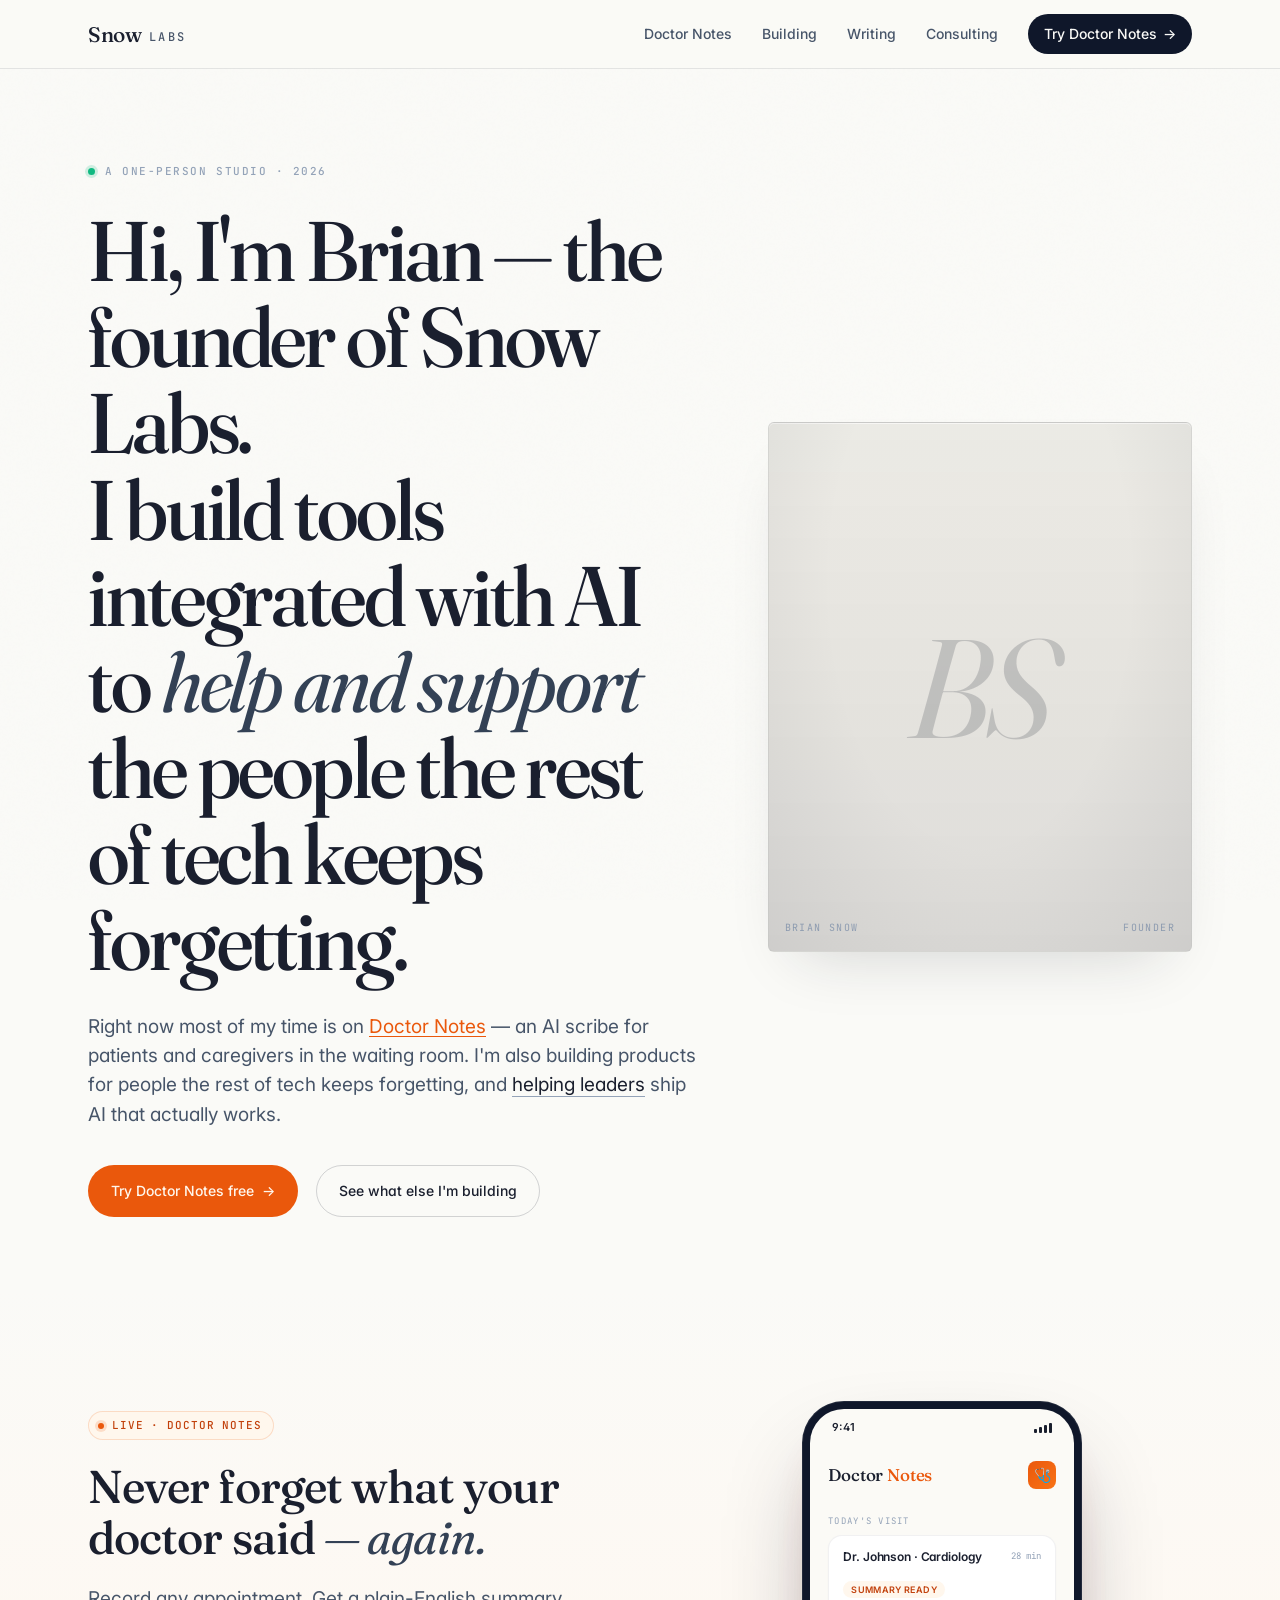
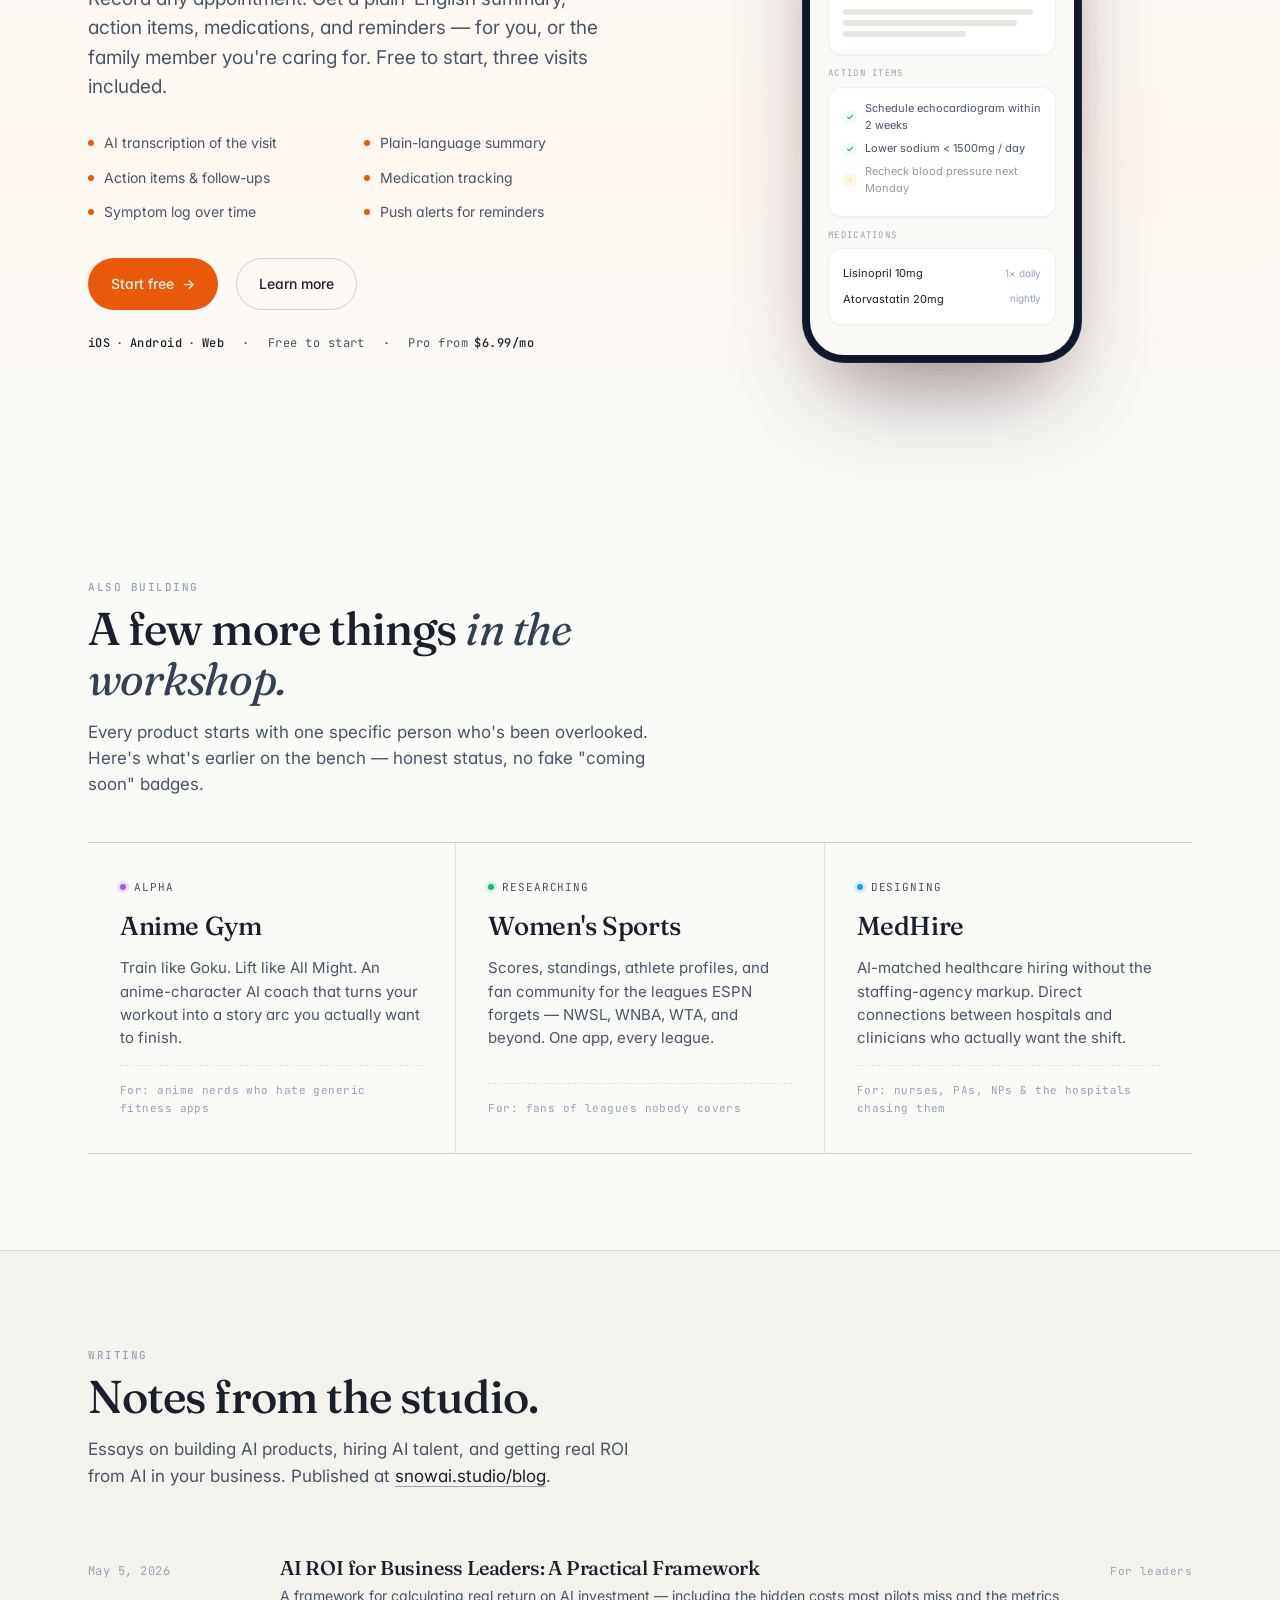
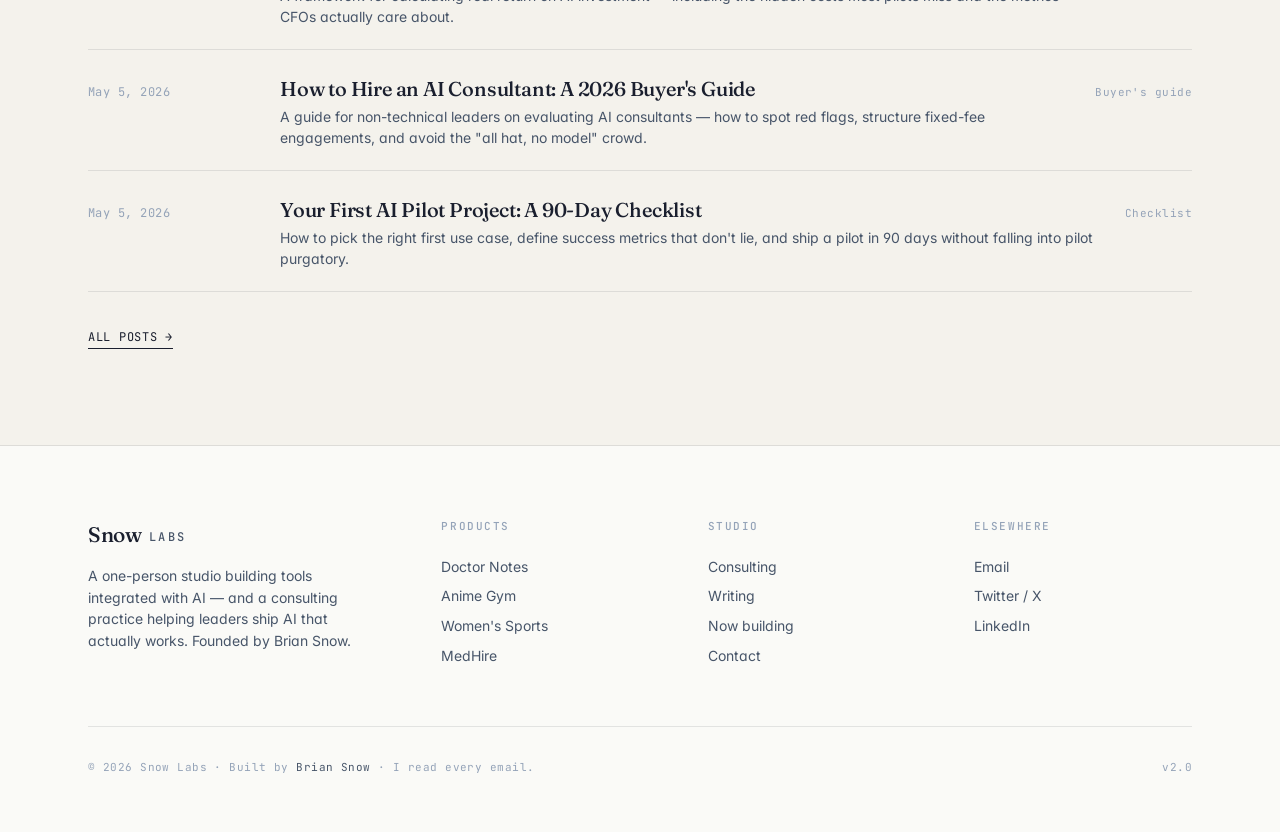
==== commit 709dd1aa: "fix: hide caregiver quote block until a real quote is available The previous commit shipped a visibl" ====
--- a/index.html
+++ b/index.html
@@ -1095,18 +1095,22 @@
       </div>
     </div>
 
-    <!-- ⚠ PLACEHOLDER: real caregiver quote. Best version is short (≤30 words) + name + relation
-         (e.g. "Caring for my mother, NJ"). If you don't have one yet, this is the highest-leverage
-         thing to collect this week — it's worth more than any other change on this page. -->
+    <!-- ⚠ HIDDEN — caregiver quote section. Uncomment when you have a real quote.
+         Best version is short (≤30 words) + name + relation (e.g. "Caring for my mother, NJ").
+         This is the highest-leverage thing to collect — worth more than any other change on this page.
+
     <div class="quote-block reveal">
       <div class="quote-mark">"</div>
       <blockquote>
-        I used to leave appointments with three pages of scribbles I couldn't read. Now I leave with the recording, the summary, and a real list of what to do next.
+        REPLACE WITH REAL CAREGIVER QUOTE
       </blockquote>
       <div class="quote-attr">
-        <b>— Placeholder caregiver</b> &nbsp;·&nbsp; replace with a real user quote
+        <b>— Name</b> &nbsp;·&nbsp; Relation / location
       </div>
     </div>
+
+    end caregiver quote block -->
+
   </section>
 
   <!-- ─────────────────────────  ALSO BUILDING  ───────────────────────── -->
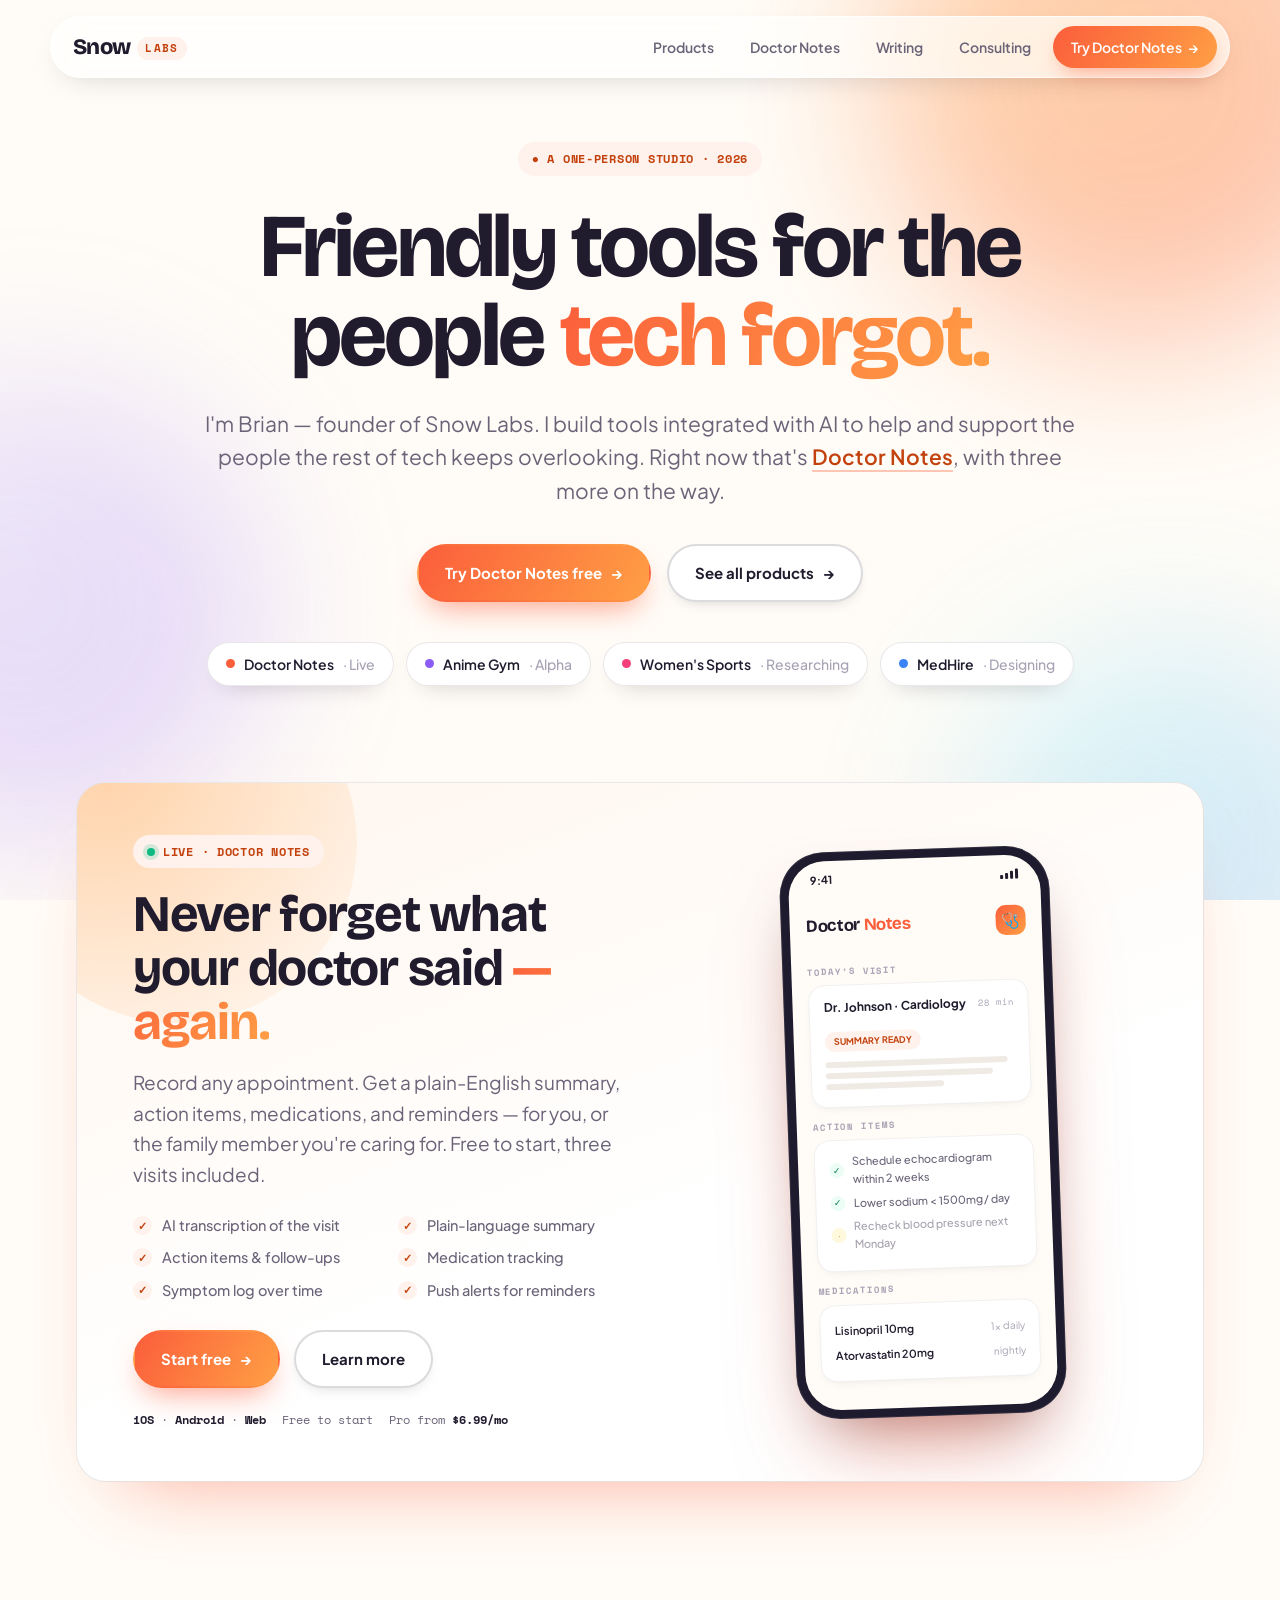
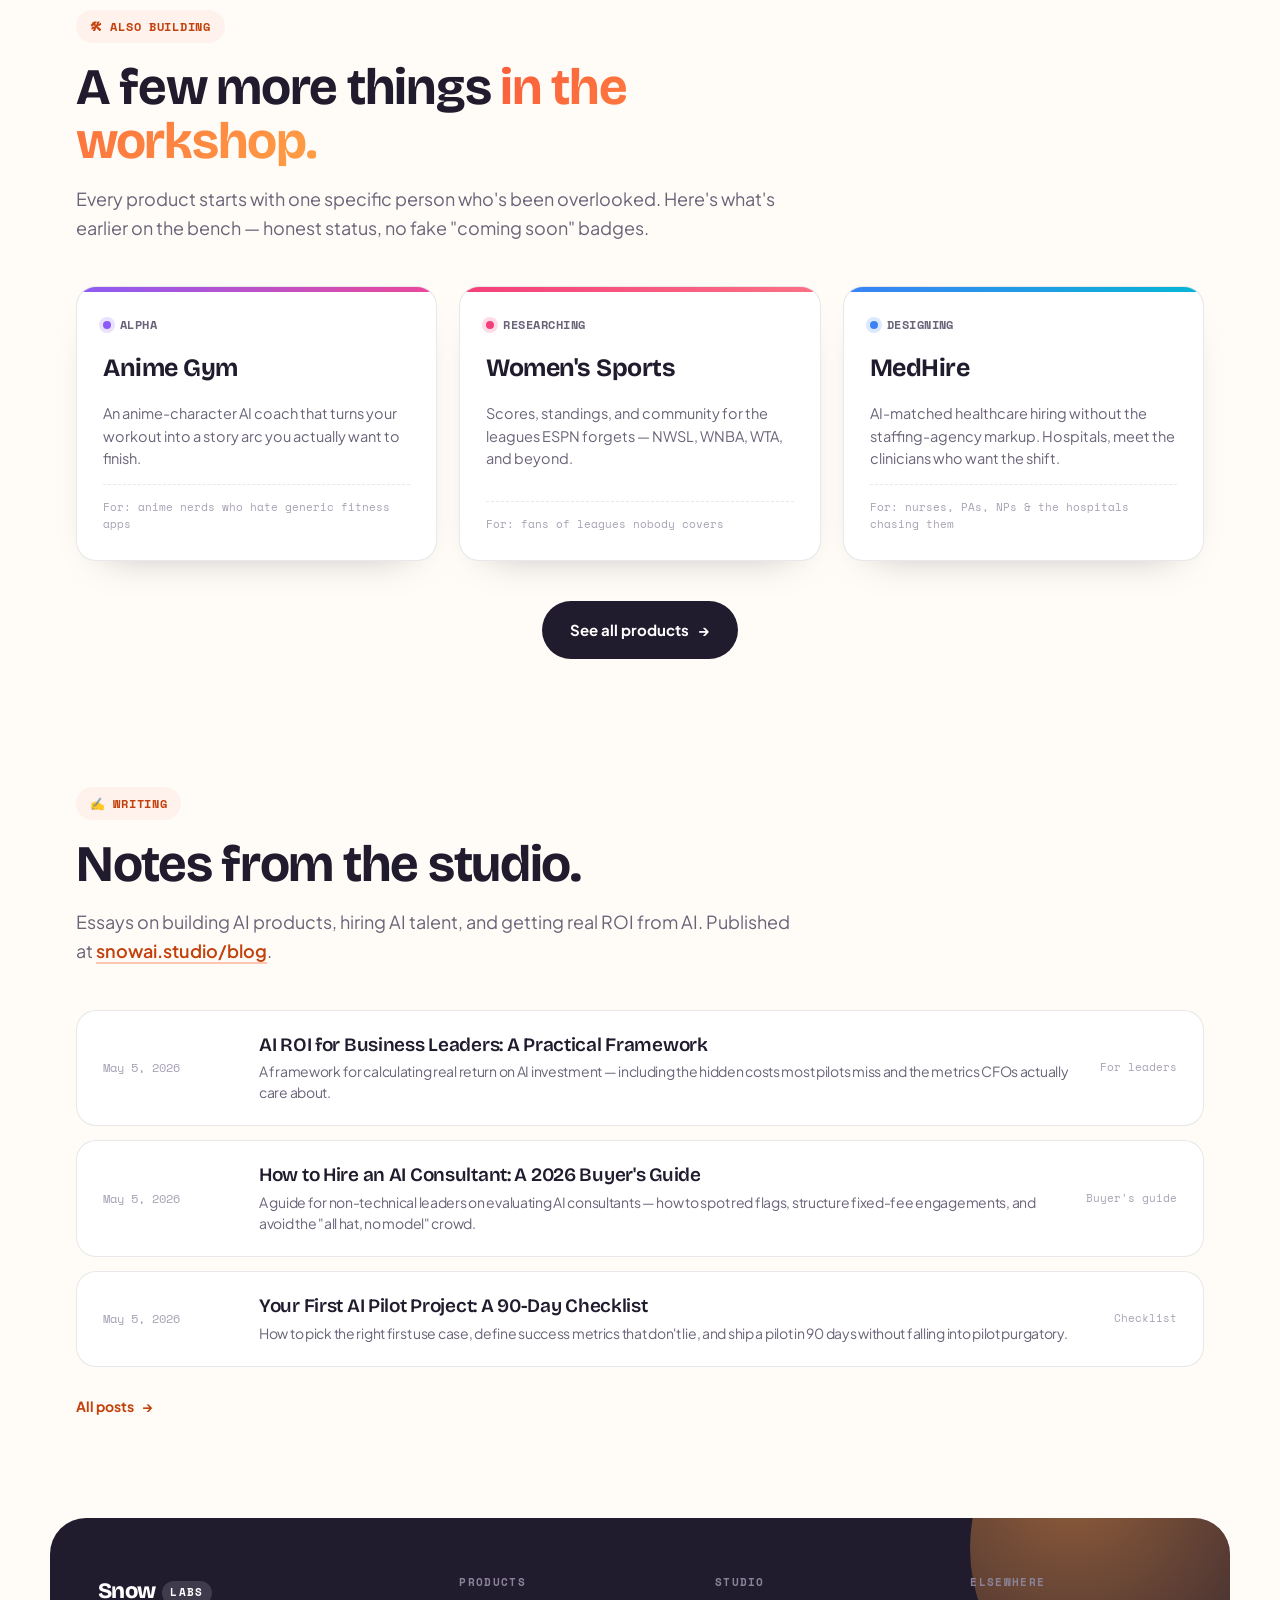
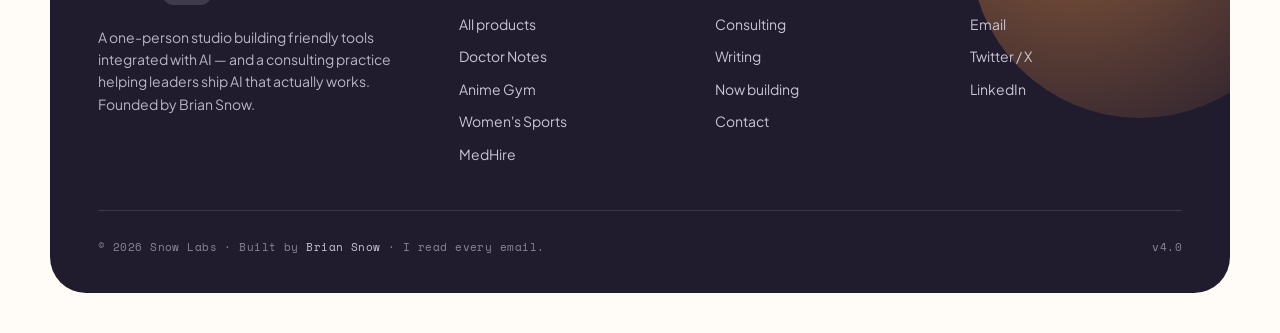
==== commit 1e23df01: "Redesign site: vivid & playful direction + dedicated products page - New shared design system (asset" ====
--- a/index.html
+++ b/index.html
@@ -4,946 +4,166 @@
   <meta charset="UTF-8" />
   <meta name="viewport" content="width=device-width, initial-scale=1.0" />
   <title>Snow Labs — Tools integrated with AI</title>
-  <meta name="description" content="Snow Labs is a one-person studio building tools integrated with AI — and a consulting practice helping leaders ship AI that actually works. Founded by Brian Snow." />
+  <meta name="description" content="Snow Labs is a one-person studio building friendly tools integrated with AI — for the people the rest of tech keeps forgetting. Founded by Brian Snow." />
 
   <link rel="preconnect" href="https://fonts.googleapis.com" />
   <link rel="preconnect" href="https://fonts.gstatic.com" crossorigin />
-  <link href="https://fonts.googleapis.com/css2?family=Fraunces:ital,opsz,wght@0,9..144,400;0,9..144,500;0,9..144,600;0,9..144,700;1,9..144,400;1,9..144,500&family=Inter:wght@400;500;600;700&family=JetBrains+Mono:wght@400;500&display=swap" rel="stylesheet" />
+  <link href="https://fonts.googleapis.com/css2?family=Bricolage+Grotesque:opsz,wght@12..96,400;12..96,500;12..96,600;12..96,700;12..96,800&family=Plus+Jakarta+Sans:wght@400;500;600;700;800&family=Space+Mono:wght@400;700&display=swap" rel="stylesheet" />
+
+  <link rel="stylesheet" href="/assets/site.css" />
 
   <style>
-    *, *::before, *::after { box-sizing: border-box; margin: 0; padding: 0; }
-
-    :root {
-      --bg:        #FAFAF7;
-      --bg-warm:   #F4F2EC;
-      --bg-tint:   #EFEDE5;
-      --ink:       #1A1F2E;
-      --ink-2:     #475569;
-      --ink-3:     #94A3B8;
-      --line:      rgba(26,31,46,0.10);
-      --line-2:    rgba(26,31,46,0.18);
-      --snow:      #0F172A;
-      --snow-soft: #334155;
-      --doctor:    #EA580C;
-      --doctor-2:  #C2410C;
-      --doctor-bg: #FFF7ED;
-      --serif:     'Fraunces', 'Iowan Old Style', Georgia, serif;
-      --sans:      'Inter', -apple-system, BlinkMacSystemFont, 'Segoe UI', sans-serif;
-      --mono:      'JetBrains Mono', ui-monospace, 'SF Mono', Menlo, monospace;
-      --max:       1160px;
-      --pad:       28px;
-    }
-
-    html { scroll-behavior: smooth; }
-
-    body {
-      font-family: var(--sans);
-      background: var(--bg);
-      color: var(--ink);
-      line-height: 1.55;
-      -webkit-font-smoothing: antialiased;
-      -moz-osx-font-smoothing: grayscale;
-      overflow-x: hidden;
-      font-feature-settings: 'ss01', 'cv11';
-    }
-
-    /* Subtle paper grain — light enough to feel organic, not noisy */
-    body::before {
-      content: '';
-      position: fixed;
-      inset: 0;
-      background-image: url("data:image/svg+xml,%3Csvg viewBox='0 0 240 240' xmlns='http://www.w3.org/2000/svg'%3E%3Cfilter id='n'%3E%3CfeTurbulence type='fractalNoise' baseFrequency='0.85' numOctaves='2' stitchTiles='stitch'/%3E%3C/filter%3E%3Crect width='100%25' height='100%25' filter='url(%23n)' opacity='0.5'/%3E%3C/svg%3E");
-      opacity: 0.025;
+    /* ───── HERO ───── */
+    .hero { padding: 64px 0 40px; text-align: center; }
+    .hero .eyebrow { margin-bottom: 26px; }
+    .hero h1 { margin: 0 auto 26px; max-width: 16ch; }
+    .hero .lede { margin: 0 auto 36px; font-size: 21px; max-width: 60ch; text-align: center; }
+    .hero-actions { display: flex; justify-content: center; gap: 16px; flex-wrap: wrap; }
+
+    /* floating product chips under hero */
+    .float-chips {
+      display: flex; justify-content: center; flex-wrap: wrap; gap: 12px;
+      margin-top: 40px;
+    }
+    .fchip {
+      display: inline-flex; align-items: center; gap: 9px;
+      background: var(--surface); border: 1px solid var(--line);
+      border-radius: 999px; padding: 10px 18px;
+      font-weight: 600; font-size: 14px; color: var(--ink);
+      box-shadow: 0 10px 24px -16px rgba(33,27,46,0.4);
+      transition: transform 0.18s, box-shadow 0.18s;
+    }
+    .fchip:hover { transform: translateY(-3px); box-shadow: 0 16px 30px -16px rgba(33,27,46,0.5); }
+    .fchip .d { width: 9px; height: 9px; border-radius: 50%; }
+
+    /* ───── DOCTOR NOTES FEATURE CARD ───── */
+    .feature { padding: 56px 0 72px; }
+    .feature-card {
+      position: relative; overflow: hidden;
+      border-radius: var(--r-lg);
+      background: linear-gradient(160deg, #FFF6EE 0%, #FFFFFF 60%);
+      border: 1px solid var(--line);
+      box-shadow: 0 40px 80px -50px rgba(var(--accent-rgb), 0.6);
+    }
+    .feature-card::before {
+      content: ''; position: absolute; top: -120px; left: -80px;
+      width: 360px; height: 360px; border-radius: 50%;
+      background: radial-gradient(circle at 30% 30%, rgba(255,159,69,0.4), rgba(251,94,59,0));
       pointer-events: none;
-      z-index: 1;
-      mix-blend-mode: multiply;
-    }
-
-    a { color: inherit; text-decoration: none; }
-    img { display: block; max-width: 100%; }
-    button { font: inherit; cursor: pointer; }
-
-    .wrap { max-width: var(--max); margin: 0 auto; padding: 0 var(--pad); position: relative; z-index: 2; }
-
-    /* ───── TYPE ───── */
-    .h-display {
-      font-family: var(--serif);
-      font-weight: 500;
-      font-size: clamp(44px, 6.6vw, 88px);
-      line-height: 1.02;
-      letter-spacing: -0.025em;
-      color: var(--ink);
-      font-variation-settings: 'opsz' 144, 'SOFT' 30;
-    }
-
-    .h-display em {
-      font-style: italic;
-      font-weight: 400;
-      color: var(--snow-soft);
-    }
-
-    .h-section {
-      font-family: var(--serif);
-      font-weight: 500;
-      font-size: clamp(30px, 3.6vw, 46px);
-      line-height: 1.1;
-      letter-spacing: -0.02em;
-      color: var(--ink);
-    }
-
-    .h-section em {
-      font-style: italic;
-      font-weight: 400;
-      color: var(--snow-soft);
-    }
-
-    .h-card {
-      font-family: var(--serif);
-      font-weight: 500;
-      font-size: 22px;
-      line-height: 1.2;
-      letter-spacing: -0.01em;
-      color: var(--ink);
-    }
-
-    .eyebrow {
-      font-family: var(--mono);
-      font-size: 11px;
-      font-weight: 500;
-      letter-spacing: 0.14em;
-      text-transform: uppercase;
-      color: var(--ink-3);
-    }
-
-    .lede {
-      font-size: 19px;
-      line-height: 1.55;
-      color: var(--ink-2);
-      max-width: 56ch;
-    }
-
-    /* ───── NAV ───── */
-    nav {
-      position: sticky;
-      top: 0;
-      z-index: 50;
-      background: rgba(250,250,247,0.78);
-      backdrop-filter: saturate(140%) blur(14px);
-      -webkit-backdrop-filter: saturate(140%) blur(14px);
-      border-bottom: 1px solid var(--line);
-    }
-
-    .nav-inner {
-      max-width: var(--max);
-      margin: 0 auto;
-      padding: 0 var(--pad);
-      height: 68px;
-      display: flex;
-      align-items: center;
-      justify-content: space-between;
-    }
-
-    .logo {
-      display: inline-flex;
-      align-items: baseline;
-      gap: 8px;
-      font-family: var(--serif);
-      font-weight: 500;
-      font-size: 21px;
-      letter-spacing: -0.02em;
-      color: var(--ink);
-    }
-
-    .logo-mono {
-      font-family: var(--mono);
-      font-size: 12px;
-      font-weight: 500;
-      letter-spacing: 0.18em;
-      text-transform: uppercase;
-      color: var(--ink-2);
-      transform: translateY(-1px);
-    }
-
-    .logo:hover .logo-mono { color: var(--doctor); }
-
-    .nav-links {
-      display: flex;
-      align-items: center;
-      gap: 30px;
-    }
-
-    .nav-links a {
-      font-size: 14px;
-      font-weight: 500;
-      color: var(--ink-2);
-      transition: color 0.18s;
-    }
-
-    .nav-links a:hover { color: var(--ink); }
-
-    .nav-cta {
-      display: inline-flex;
-      align-items: center;
-      gap: 6px;
-      padding: 9px 16px;
-      background: var(--snow);
-      color: #FAFAF7 !important;
-      border-radius: 999px;
-      font-size: 13px;
-      font-weight: 500;
-      transition: background 0.18s, transform 0.18s;
-    }
-
-    .nav-cta:hover { background: #000; transform: translateY(-1px); }
-
-    /* ───── HERO ───── */
-    .hero {
-      padding: 88px 0 72px;
-      position: relative;
-    }
-
-    .hero-grid {
-      display: grid;
-      grid-template-columns: 1.45fr 1fr;
-      gap: 64px;
-      align-items: center;
-    }
-
-    .hero-eyebrow {
-      display: inline-flex;
-      align-items: center;
-      gap: 10px;
-      margin-bottom: 28px;
-    }
-
-    .hero-eyebrow .dot {
-      width: 7px;
-      height: 7px;
-      border-radius: 50%;
-      background: #10B981;
-      box-shadow: 0 0 0 3px rgba(16,185,129,0.18);
-      animation: livepulse 2.4s ease-in-out infinite;
-    }
-
-    @keyframes livepulse {
-      0%, 100% { box-shadow: 0 0 0 3px rgba(16,185,129,0.18); }
-      50%      { box-shadow: 0 0 0 6px rgba(16,185,129,0.06); }
-    }
-
-    .hero h1 { margin-bottom: 28px; }
-
-    .hero-lede { margin-bottom: 36px; }
-
-    .hero-actions {
-      display: flex;
-      align-items: center;
-      gap: 18px;
-      flex-wrap: wrap;
-    }
-
-    .btn {
-      display: inline-flex;
-      align-items: center;
-      gap: 8px;
-      padding: 14px 22px;
-      border-radius: 999px;
-      font-size: 14px;
-      font-weight: 500;
-      transition: transform 0.18s, background 0.18s, border-color 0.18s, color 0.18s;
-      border: 1px solid transparent;
-      white-space: nowrap;
-    }
-
-    .btn-primary {
-      background: var(--snow);
-      color: #FAFAF7;
-    }
-    .btn-primary:hover { background: #000; transform: translateY(-1px); }
-
-    .btn-doctor {
-      background: var(--doctor);
-      color: #FFF7ED;
-    }
-    .btn-doctor:hover { background: var(--doctor-2); transform: translateY(-1px); }
-
-    .btn-ghost {
-      color: var(--ink);
-      border-color: var(--line-2);
-      background: transparent;
-    }
-    .btn-ghost:hover { background: var(--bg-warm); border-color: var(--ink); }
-
-    .btn .arr { transition: transform 0.18s; }
-    .btn:hover .arr { transform: translateX(2px); }
-
-    /* Portrait placeholder — looks intentional even unfilled */
-    .portrait {
-      aspect-ratio: 4 / 5;
-      border-radius: 6px;
-      background:
-        linear-gradient(180deg, rgba(26,31,46,0.04) 0%, rgba(26,31,46,0.10) 100%),
-        var(--bg-warm);
-      border: 1px solid var(--line);
-      position: relative;
-      overflow: hidden;
-      box-shadow: 0 1px 0 rgba(255,255,255,0.6) inset, 0 30px 60px -30px rgba(26,31,46,0.18);
-    }
-
-    .portrait::after {
-      /* subtle vignette */
-      content: '';
-      position: absolute;
-      inset: 0;
-      background: radial-gradient(ellipse at 50% 30%, transparent 50%, rgba(26,31,46,0.08) 100%);
-      pointer-events: none;
-    }
-
-    .portrait-mark {
-      position: absolute;
-      inset: 0;
-      display: flex;
-      align-items: center;
-      justify-content: center;
-      font-family: var(--serif);
-      font-style: italic;
-      font-weight: 400;
-      font-size: clamp(80px, 12vw, 140px);
-      color: var(--ink);
-      opacity: 0.18;
-      letter-spacing: -0.04em;
-    }
-
-    .portrait-caption {
-      position: absolute;
-      bottom: 16px;
-      left: 16px;
-      right: 16px;
-      font-family: var(--mono);
-      font-size: 10px;
-      letter-spacing: 0.14em;
-      text-transform: uppercase;
-      color: var(--ink-3);
-      display: flex;
-      justify-content: space-between;
-    }
-
-    /* ───── DIVIDERS ───── */
-    .rule {
-      border-top: 1px solid var(--line);
-      margin: 0 auto;
-      max-width: var(--max);
-      padding: 0 var(--pad);
-    }
-    .rule > div { border-top: 1px solid var(--line); }
-
-    /* ───── DOCTOR NOTES BLOCK ───── */
-    .doctor-section {
-      padding: 88px 0 96px;
-      background:
-        linear-gradient(180deg, var(--bg) 0%, #FFF8F1 60%, var(--bg) 100%);
-      position: relative;
-    }
-
-    .doctor-grid {
-      display: grid;
-      grid-template-columns: 1.05fr 1fr;
-      gap: 80px;
-      align-items: center;
-    }
-
-    .doctor-tag {
-      display: inline-flex;
-      align-items: center;
-      gap: 8px;
-      padding: 5px 11px 5px 9px;
-      border-radius: 999px;
-      background: var(--doctor-bg);
-      border: 1px solid rgba(234,88,12,0.18);
-      color: var(--doctor-2);
-      font-family: var(--mono);
-      font-size: 11px;
-      font-weight: 500;
-      letter-spacing: 0.08em;
-      text-transform: uppercase;
-      margin-bottom: 22px;
-    }
-
-    .doctor-tag .dot {
-      width: 6px;
-      height: 6px;
-      border-radius: 50%;
-      background: var(--doctor);
-      box-shadow: 0 0 0 3px rgba(234,88,12,0.16);
-    }
-
-    .doctor-section h2 { margin-bottom: 20px; }
-    .doctor-section .lede { margin-bottom: 32px; }
-
-    .doctor-points {
-      list-style: none;
-      display: grid;
-      grid-template-columns: 1fr 1fr;
-      gap: 14px 28px;
-      margin-bottom: 36px;
-    }
-
-    .doctor-points li {
-      font-size: 14px;
-      color: var(--ink-2);
-      display: flex;
-      align-items: flex-start;
-      gap: 10px;
-      line-height: 1.45;
-    }
-
-    .doctor-points li::before {
-      content: '';
-      width: 6px;
-      height: 6px;
-      border-radius: 50%;
-      background: var(--doctor);
-      flex-shrink: 0;
-      margin-top: 7px;
-    }
-
-    .doctor-meta {
-      display: flex;
-      align-items: center;
-      gap: 18px;
-      flex-wrap: wrap;
-      margin-top: 24px;
-      font-family: var(--mono);
-      font-size: 12px;
-      color: var(--ink-2);
-      letter-spacing: 0.04em;
-    }
-
-    .doctor-meta span { display: inline-flex; align-items: center; gap: 6px; }
-    .doctor-meta b { color: var(--ink); font-weight: 500; }
-
-    /* Phone mockup — refined, real-feeling */
-    .phone-stage {
-      display: flex;
-      justify-content: center;
-      align-items: center;
-      position: relative;
-      padding: 24px 0;
-    }
-
+    }
+    .feature-grid {
+      display: grid; grid-template-columns: 1.05fr 0.95fr; gap: 56px;
+      align-items: center; padding: 52px 52px 52px 56px; position: relative; z-index: 1;
+    }
+    .feature h2 { margin-bottom: 18px; }
+    .feature .lede { margin-bottom: 26px; }
+    .feature .eyebrow { margin-bottom: 20px; }
+    .points { list-style: none; display: grid; grid-template-columns: 1fr 1fr; gap: 12px 24px; margin-bottom: 30px; }
+    .points li { font-size: 14.5px; font-weight: 500; color: var(--ink-2); display: flex; align-items: flex-start; gap: 10px; line-height: 1.4; }
+    .points li::before {
+      content: '✓'; flex-shrink: 0; margin-top: 1px;
+      width: 19px; height: 19px; border-radius: 50%; font-size: 11px; font-weight: 700;
+      display: flex; align-items: center; justify-content: center;
+      background: var(--accent-bg); color: var(--accent-ink);
+    }
+    .feature-actions { display: flex; align-items: center; gap: 14px; flex-wrap: wrap; }
+    .feature-meta { margin-top: 22px; display: flex; gap: 16px; flex-wrap: wrap; font-family: var(--mono); font-size: 12px; color: var(--ink-2); }
+    .feature-meta b { color: var(--ink); }
+
+    /* phone */
+    .phone-stage { display: flex; justify-content: center; align-items: center; position: relative; }
     .phone-stage::before {
-      content: '';
-      position: absolute;
-      width: 380px;
-      height: 380px;
-      border-radius: 50%;
-      background: radial-gradient(circle, rgba(234,88,12,0.10) 0%, transparent 65%);
-      pointer-events: none;
-    }
-
+      content: ''; position: absolute; width: 320px; height: 320px; border-radius: 50%;
+      background: radial-gradient(circle, rgba(var(--accent-rgb),0.18) 0%, transparent 68%); pointer-events: none;
+    }
     .phone {
-      width: 280px;
-      background: #0F172A;
-      border-radius: 42px;
-      padding: 8px;
-      box-shadow:
-        0 50px 100px -30px rgba(15,23,42,0.45),
-        0 30px 60px -25px rgba(234,88,12,0.18),
-        inset 0 0 0 1px rgba(255,255,255,0.08);
-      position: relative;
-      z-index: 1;
-    }
-
-    .phone-screen {
-      background: #FBFAF6;
-      border-radius: 34px;
-      overflow: hidden;
-      position: relative;
-    }
-
-    .phone-statusbar {
-      height: 38px;
-      display: flex;
-      align-items: center;
-      justify-content: space-between;
-      padding: 0 22px;
-      font-family: var(--sans);
-      font-size: 11px;
-      font-weight: 600;
-      color: #1A1F2E;
-    }
-
-    .phone-statusbar .ind {
-      display: inline-flex;
-      gap: 4px;
-      align-items: center;
-    }
-
-    .phone-statusbar .bars {
-      display: inline-flex;
-      gap: 2px;
-      align-items: flex-end;
-    }
-    .phone-statusbar .bar {
-      width: 3px;
-      background: #1A1F2E;
-      border-radius: 1px;
-    }
-    .phone-statusbar .bar:nth-child(1) { height: 4px; }
-    .phone-statusbar .bar:nth-child(2) { height: 6px; }
-    .phone-statusbar .bar:nth-child(3) { height: 8px; }
-    .phone-statusbar .bar:nth-child(4) { height: 10px; }
-
-    .phone-app {
-      padding: 10px 18px 22px;
-    }
-
-    .phone-app-head {
-      display: flex;
-      align-items: center;
-      justify-content: space-between;
-      padding: 4px 0 14px;
-    }
-
-    .phone-app-title {
-      font-family: var(--serif);
-      font-weight: 500;
-      font-size: 17px;
-      color: var(--ink);
-      letter-spacing: -0.01em;
-    }
-
-    .phone-app-title span { color: var(--doctor); }
-
-    .phone-app-icon {
-      width: 28px;
-      height: 28px;
-      border-radius: 8px;
-      background: linear-gradient(135deg, #EA580C, #F97316);
-      display: flex;
-      align-items: center;
-      justify-content: center;
-      color: white;
-      font-size: 14px;
-      font-weight: 700;
-    }
-
-    .phone-section-label {
-      font-family: var(--mono);
-      font-size: 9px;
-      letter-spacing: 0.14em;
-      text-transform: uppercase;
-      color: var(--ink-3);
-      margin: 12px 0 6px;
-    }
-
-    .phone-card {
-      background: white;
-      border: 1px solid rgba(26,31,46,0.06);
-      border-radius: 14px;
-      padding: 12px 14px;
-      margin-bottom: 8px;
-      box-shadow: 0 1px 2px rgba(26,31,46,0.04);
-    }
-
-    .phone-card-head {
-      display: flex;
-      align-items: center;
-      justify-content: space-between;
-      margin-bottom: 8px;
-    }
-
-    .phone-card-title {
-      font-size: 12px;
-      font-weight: 600;
-      color: var(--ink);
-      letter-spacing: -0.01em;
-    }
-
-    .phone-card-time {
-      font-family: var(--mono);
-      font-size: 9px;
-      color: var(--ink-3);
-    }
-
-    .phone-pill {
-      display: inline-block;
-      font-size: 9px;
-      font-weight: 600;
-      padding: 2px 8px;
-      border-radius: 999px;
-      letter-spacing: 0.04em;
-      text-transform: uppercase;
-    }
-
-    .pill-orange { background: var(--doctor-bg); color: var(--doctor-2); }
-    .pill-green  { background: #ECFDF5; color: #047857; }
-
-    .phone-line {
-      height: 6px;
-      background: #E8E6DF;
-      border-radius: 3px;
-      margin-bottom: 5px;
-    }
-
-    .phone-action {
-      display: flex;
-      align-items: center;
-      gap: 8px;
-      font-size: 11px;
-      color: var(--ink-2);
-      margin-bottom: 6px;
-    }
-
-    .phone-check {
-      width: 14px;
-      height: 14px;
-      border-radius: 50%;
-      background: #ECFDF5;
-      color: #047857;
-      display: flex;
-      align-items: center;
-      justify-content: center;
-      flex-shrink: 0;
-      font-size: 9px;
-    }
-
-    .phone-med {
-      display: flex;
-      align-items: center;
-      justify-content: space-between;
-      font-size: 11px;
-      color: var(--ink);
-      padding: 4px 0;
-    }
-    .phone-med small { color: var(--ink-3); font-size: 10px; }
-
-    /* Caregiver quote */
-    .quote-block {
-      max-width: 880px;
-      margin: 80px auto 0;
-      padding: 0 var(--pad);
-      text-align: center;
-    }
-
-    .quote-mark {
-      font-family: var(--serif);
-      font-style: italic;
-      font-size: 80px;
-      line-height: 0.4;
-      color: var(--doctor);
-      opacity: 0.4;
-      margin-bottom: 16px;
-    }
-
-    blockquote {
-      font-family: var(--serif);
-      font-weight: 400;
-      font-size: clamp(22px, 2.6vw, 32px);
-      line-height: 1.35;
-      letter-spacing: -0.01em;
-      color: var(--ink);
-      font-style: italic;
-    }
-
-    .quote-attr {
-      margin-top: 24px;
-      font-family: var(--mono);
-      font-size: 12px;
-      letter-spacing: 0.06em;
-      color: var(--ink-2);
-    }
-
-    .quote-attr b { color: var(--ink); font-weight: 500; }
-
-    /* ───── ALSO BUILDING ───── */
-    .also-section {
-      padding: 96px 0;
-    }
-
-    .section-head {
-      display: flex;
-      align-items: flex-end;
-      justify-content: space-between;
-      gap: 32px;
-      margin-bottom: 44px;
-      flex-wrap: wrap;
-    }
-
-    .section-head .copy { max-width: 56ch; }
-    .section-head h2 { margin-top: 8px; }
-    .section-head p {
-      margin-top: 14px;
-      color: var(--ink-2);
-      font-size: 17px;
-    }
-
-    .also-grid {
-      display: grid;
-      grid-template-columns: repeat(3, 1fr);
-      gap: 1px;
-      background: var(--line);
-      border-top: 1px solid var(--line);
-      border-bottom: 1px solid var(--line);
-    }
-
-    .also-card {
-      background: var(--bg);
-      padding: 36px 32px;
-      display: flex;
-      flex-direction: column;
-      gap: 16px;
-      transition: background 0.2s;
-    }
-
-    .also-card:hover { background: var(--bg-warm); }
-
-    .also-status {
-      display: inline-flex;
-      align-items: center;
-      gap: 8px;
-      font-family: var(--mono);
-      font-size: 11px;
-      letter-spacing: 0.08em;
-      text-transform: uppercase;
-      color: var(--ink-2);
-      width: fit-content;
-    }
-
-    .also-status .dot {
-      width: 6px;
-      height: 6px;
-      border-radius: 50%;
-    }
-
-    .dot-alpha    { background: #A855F7; box-shadow: 0 0 0 3px rgba(168,85,247,0.16); }
-    .dot-research { background: #10B981; box-shadow: 0 0 0 3px rgba(16,185,129,0.14); }
-    .dot-design   { background: #0EA5E9; box-shadow: 0 0 0 3px rgba(14,165,233,0.14); }
-
-    .also-name {
-      font-family: var(--serif);
-      font-weight: 500;
-      font-size: 26px;
-      letter-spacing: -0.015em;
-      line-height: 1.1;
-      color: var(--ink);
-    }
-
-    .also-desc {
-      font-size: 15px;
-      color: var(--ink-2);
-      line-height: 1.55;
-      flex: 1;
-    }
-
-    .also-meta {
-      font-family: var(--mono);
-      font-size: 11px;
-      letter-spacing: 0.04em;
-      color: var(--ink-3);
-      padding-top: 16px;
-      border-top: 1px dashed var(--line);
-    }
-
-    /* ───── FIELD NOTES ───── */
-    .notes-section {
-      padding: 96px 0;
-      background: var(--bg-warm);
-      border-top: 1px solid var(--line);
-      border-bottom: 1px solid var(--line);
-    }
-
-    .notes-list {
-      display: grid;
-      gap: 4px;
-    }
-
+      width: 270px; background: #1F1B2E; border-radius: 44px; padding: 9px;
+      box-shadow: 0 50px 90px -34px rgba(var(--accent-rgb),0.5), 0 30px 60px -30px rgba(33,27,46,0.5), inset 0 0 0 1px rgba(255,255,255,0.08);
+      position: relative; z-index: 1; transform: rotate(-2deg);
+    }
+    .phone-screen { background: #FFFCF7; border-radius: 36px; overflow: hidden; }
+    .phone-statusbar { height: 38px; display: flex; align-items: center; justify-content: space-between; padding: 0 22px; font-size: 11px; font-weight: 700; color: var(--ink); }
+    .phone-statusbar .bars { display: inline-flex; gap: 2px; align-items: flex-end; }
+    .phone-statusbar .bar { width: 3px; background: var(--ink); border-radius: 1px; }
+    .phone-statusbar .bar:nth-child(1){height:4px} .phone-statusbar .bar:nth-child(2){height:6px} .phone-statusbar .bar:nth-child(3){height:8px} .phone-statusbar .bar:nth-child(4){height:10px}
+    .phone-app { padding: 8px 16px 20px; }
+    .phone-app-head { display: flex; align-items: center; justify-content: space-between; padding: 4px 0 12px; }
+    .phone-app-title { font-family: var(--serif); font-weight: 700; font-size: 17px; color: var(--ink); letter-spacing: -0.02em; }
+    .phone-app-title span { color: var(--accent); }
+    .phone-app-icon { width: 30px; height: 30px; border-radius: 10px; background: linear-gradient(135deg, var(--accent), var(--accent-2)); display: flex; align-items: center; justify-content: center; font-size: 15px; }
+    .phone-label { font-family: var(--mono); font-size: 9px; font-weight: 700; letter-spacing: 0.1em; text-transform: uppercase; color: var(--ink-3); margin: 12px 0 6px; }
+    .phone-card { background: #fff; border: 1px solid rgba(33,27,46,0.06); border-radius: 16px; padding: 12px 14px; margin-bottom: 8px; box-shadow: 0 4px 12px -6px rgba(33,27,46,0.1); }
+    .phone-card-head { display: flex; align-items: center; justify-content: space-between; margin-bottom: 8px; }
+    .phone-card-title { font-size: 12px; font-weight: 700; color: var(--ink); }
+    .phone-card-time { font-family: var(--mono); font-size: 9px; color: var(--ink-3); }
+    .phone-pill { display: inline-block; font-size: 9px; font-weight: 700; padding: 3px 9px; border-radius: 999px; text-transform: uppercase; background: var(--accent-bg); color: var(--accent-ink); }
+    .phone-line { height: 6px; background: #EFEAE3; border-radius: 3px; margin-bottom: 5px; }
+    .phone-action { display: flex; align-items: center; gap: 8px; font-size: 11px; color: var(--ink-2); margin-bottom: 6px; font-weight: 500; }
+    .phone-check { width: 15px; height: 15px; border-radius: 50%; background: #ECFDF5; color: #047857; display: flex; align-items: center; justify-content: center; flex-shrink: 0; font-size: 9px; }
+    .phone-med { display: flex; align-items: center; justify-content: space-between; font-size: 11px; font-weight: 600; color: var(--ink); padding: 4px 0; }
+    .phone-med small { color: var(--ink-3); font-size: 10px; font-weight: 400; }
+
+    /* ───── WORKSHOP ───── */
+    .workshop { padding: 56px 0 72px; }
+    .workshop-grid { display: grid; grid-template-columns: repeat(3, 1fr); gap: 22px; }
+    .wcard {
+      position: relative; overflow: hidden;
+      background: var(--surface); border: 1px solid var(--line);
+      border-radius: var(--r-md); padding: 28px 26px 26px;
+      display: flex; flex-direction: column; gap: 14px;
+      box-shadow: 0 18px 40px -30px rgba(33,27,46,0.4);
+      transition: transform 0.2s, box-shadow 0.2s;
+    }
+    .wcard::before { content: ''; position: absolute; top: 0; left: 0; right: 0; height: 5px; background: linear-gradient(90deg, var(--accent), var(--accent-2)); }
+    .wcard:hover { transform: translateY(-5px); box-shadow: 0 28px 50px -28px rgba(var(--accent-rgb),0.5); }
+    .wcard h3 { font-family: var(--serif); font-weight: 700; font-size: 25px; letter-spacing: -0.02em; color: var(--ink); }
+    .wcard p { font-size: 14.5px; color: var(--ink-2); line-height: 1.55; flex: 1; }
+    .wcard-for { font-family: var(--mono); font-size: 11px; color: var(--ink-3); padding-top: 14px; border-top: 1px dashed var(--line); }
+    .workshop-cta { margin-top: 40px; display: flex; justify-content: center; }
+
+    /* ───── WRITING ───── */
+    .writing { padding: 56px 0 72px; }
+    .notes-list { display: grid; gap: 14px; }
     .note {
-      display: grid;
-      grid-template-columns: 160px 1fr auto;
-      gap: 32px;
-      align-items: baseline;
-      padding: 22px 0;
-      border-bottom: 1px solid var(--line);
-      transition: padding 0.2s;
-    }
-
-    .note:hover { padding-left: 8px; }
-    .note:hover .note-title { color: var(--doctor); }
-
-    .note-date {
-      font-family: var(--mono);
-      font-size: 12px;
-      letter-spacing: 0.04em;
-      color: var(--ink-3);
-    }
-
-    .note-title {
-      font-family: var(--serif);
-      font-weight: 500;
-      font-size: 20px;
-      letter-spacing: -0.01em;
-      color: var(--ink);
-      line-height: 1.3;
-      transition: color 0.2s;
-    }
-
-    .note-title small {
-      display: block;
-      font-family: var(--sans);
-      font-weight: 400;
-      font-size: 14px;
-      color: var(--ink-2);
-      margin-top: 4px;
-      letter-spacing: 0;
-      line-height: 1.5;
-    }
-
-    .note-meta {
-      font-family: var(--mono);
-      font-size: 11px;
-      color: var(--ink-3);
-      letter-spacing: 0.04em;
-      white-space: nowrap;
-    }
-
-    .notes-more {
-      margin-top: 36px;
-      display: inline-flex;
-      align-items: center;
-      gap: 8px;
-      font-family: var(--mono);
-      font-size: 12px;
-      letter-spacing: 0.06em;
-      text-transform: uppercase;
-      color: var(--ink);
-      border-bottom: 1px solid var(--ink);
-      padding-bottom: 2px;
-    }
-
-    /* ───── FOOTER ───── */
-    footer {
-      padding: 72px 0 56px;
-      position: relative;
-      z-index: 2;
-    }
-
-    .footer-grid {
-      display: grid;
-      grid-template-columns: 1.4fr 1fr 1fr 1fr;
-      gap: 48px;
-      padding-bottom: 56px;
-      border-bottom: 1px solid var(--line);
-    }
-
-    .footer-brand p {
-      margin-top: 14px;
-      font-size: 14px;
-      color: var(--ink-2);
-      max-width: 32ch;
-      line-height: 1.55;
-    }
-
-    .footer-col h4 {
-      font-family: var(--mono);
-      font-size: 11px;
-      letter-spacing: 0.14em;
-      text-transform: uppercase;
-      color: var(--ink-3);
-      font-weight: 500;
-      margin-bottom: 16px;
-    }
-
-    .footer-col a {
-      display: block;
-      font-size: 14px;
-      color: var(--ink-2);
-      padding: 4px 0;
-      transition: color 0.18s;
-    }
-
-    .footer-col a:hover { color: var(--ink); }
-
-    .footer-bottom {
-      padding-top: 32px;
-      display: flex;
-      justify-content: space-between;
-      align-items: center;
-      flex-wrap: wrap;
-      gap: 16px;
-      font-family: var(--mono);
-      font-size: 11px;
-      letter-spacing: 0.04em;
-      color: var(--ink-3);
-    }
-
-    .footer-bottom a { color: var(--ink-2); }
-    .footer-bottom a:hover { color: var(--ink); }
+      display: grid; grid-template-columns: 130px 1fr auto; gap: 26px; align-items: center;
+      background: var(--surface); border: 1px solid var(--line); border-radius: var(--r-md);
+      padding: 22px 26px; transition: transform 0.18s, box-shadow 0.18s, border-color 0.18s;
+    }
+    .note:hover { transform: translateY(-3px); border-color: rgba(var(--accent-rgb),0.4); box-shadow: 0 20px 40px -28px rgba(var(--accent-rgb),0.5); }
+    .note:hover .note-title { color: var(--accent-ink); }
+    .note-date { font-family: var(--mono); font-size: 12px; color: var(--ink-3); }
+    .note-title { font-family: var(--serif); font-weight: 600; font-size: 19px; letter-spacing: -0.015em; color: var(--ink); line-height: 1.25; transition: color 0.2s; }
+    .note-title small { display: block; font-family: var(--sans); font-weight: 400; font-size: 14px; color: var(--ink-2); margin-top: 5px; line-height: 1.5; }
+    .note-meta { font-family: var(--mono); font-size: 11px; color: var(--ink-3); white-space: nowrap; }
+    .notes-more { margin-top: 28px; display: inline-flex; align-items: center; gap: 8px; font-weight: 700; font-size: 14px; color: var(--accent-ink); }
 
     /* ───── RESPONSIVE ───── */
-    @media (max-width: 880px) {
-      .hero { padding: 56px 0 48px; }
-      .hero-grid { grid-template-columns: 1fr; gap: 40px; }
-      .hero-grid .hero-visual { order: -1; max-width: 280px; }
-
-      .doctor-section { padding: 64px 0 72px; }
-      .doctor-grid { grid-template-columns: 1fr; gap: 48px; }
-      .doctor-points { grid-template-columns: 1fr; }
-      .quote-block { margin-top: 56px; }
-
-      .also-section { padding: 72px 0; }
-      .also-grid {
-        grid-template-columns: 1fr;
-      }
-
-      .notes-section { padding: 72px 0; }
-      .note {
-        grid-template-columns: 1fr;
-        gap: 6px;
-        padding: 20px 0;
-      }
+    @media (max-width: 900px) {
+      .feature-grid { grid-template-columns: 1fr; gap: 40px; padding: 38px 26px; }
+      .feature-grid .phone-stage { order: -1; }
+      .points { grid-template-columns: 1fr 1fr; }
+      .workshop-grid { grid-template-columns: 1fr; }
+    }
+    @media (max-width: 580px) {
+      .hero { padding: 44px 0 32px; }
+      .points { grid-template-columns: 1fr; }
+      .note { grid-template-columns: 1fr; gap: 8px; }
       .note-meta { order: 3; }
-
-      .footer-grid {
-        grid-template-columns: 1fr 1fr;
-        gap: 40px 32px;
-      }
-      .footer-brand { grid-column: 1 / -1; }
-    }
-
-    @media (max-width: 560px) {
-      :root { --pad: 22px; }
-      .nav-links a:not(.nav-cta) { display: none; }
-      .nav-links { gap: 14px; }
-      .doctor-meta { gap: 10px; font-size: 11px; }
-      .phone { width: 240px; }
-    }
-
-    /* ───── REVEAL ───── */
-    .reveal {
-      opacity: 0;
-      transform: translateY(20px);
-      transition: opacity 0.7s ease, transform 0.7s ease;
-    }
-    .reveal.in {
-      opacity: 1;
-      transform: translateY(0);
-    }
-    @media (prefers-reduced-motion: reduce) {
-      .reveal { opacity: 1; transform: none; transition: none; }
+      .phone { transform: none; }
     }
   </style>
 </head>
 <body>
 
-  <!-- ─────────────────────────  NAV  ───────────────────────── -->
+  <div class="blobs"><div class="blob blob-1"></div><div class="blob blob-2"></div><div class="blob blob-3"></div></div>
+
+  <!-- ───────────── NAV ───────────── -->
   <nav>
     <div class="nav-inner">
-      <a href="/" class="logo">
-        Snow<span class="logo-mono">Labs</span>
-      </a>
+      <a href="/" class="logo">Snow<span class="logo-mono">Labs</span></a>
       <div class="nav-links">
+        <a href="/products">Products</a>
         <a href="#doctor-notes">Doctor Notes</a>
-        <a href="#building">Building</a>
         <a href="#writing">Writing</a>
         <a href="https://snowai.studio/services/">Consulting</a>
         <a href="https://app.snowai.studio" class="nav-cta">Try Doctor Notes <span class="arr">→</span></a>
@@ -951,287 +171,191 @@
     </div>
   </nav>
 
-  <!-- ─────────────────────────  HERO  ───────────────────────── -->
+  <!-- ───────────── HERO ───────────── -->
   <section class="hero">
     <div class="wrap">
-      <div class="hero-grid">
-        <div class="hero-copy">
-
-          <div class="hero-eyebrow">
-            <span class="dot"></span>
-            <span class="eyebrow">A one-person studio · 2026</span>
-          </div>
-
-          <h1 class="h-display">
-            Hi, I'm Brian — the founder of Snow Labs.<br />
-            I build tools integrated with AI to <em>help and support</em> the people the rest of tech keeps forgetting.
-          </h1>
-
-          <p class="lede hero-lede">
-            Right now most of my time is on <a href="#doctor-notes" style="color:var(--doctor);text-decoration:underline;text-decoration-thickness:1px;text-underline-offset:3px;">Doctor Notes</a> — an AI scribe for patients and caregivers in the waiting room. I'm also building products for people the rest of tech keeps forgetting, and <a href="https://snowai.studio/services/" style="border-bottom:1px solid var(--ink-3);color:var(--ink);">helping leaders</a> ship AI that actually works.
-          </p>
-
-          <div class="hero-actions">
-            <a href="https://app.snowai.studio" class="btn btn-doctor">Try Doctor Notes free <span class="arr">→</span></a>
-            <a href="#building" class="btn btn-ghost">See what else I'm building</a>
-          </div>
-
-        </div>
-
-        <!-- ⚠ PLACEHOLDER: replace with real photo of Brian. 4:5 portrait, ~1000×1250+. -->
-        <div class="hero-visual">
-          <div class="portrait" role="img" aria-label="Photo of Brian Snow (placeholder)">
-            <div class="portrait-mark">BS</div>
-            <div class="portrait-caption">
-              <span>BRIAN SNOW</span>
-              <span>FOUNDER</span>
+      <span class="eyebrow">● A one-person studio · 2026</span>
+      <h1 class="h-display">Friendly tools for the people <em>tech forgot.</em></h1>
+      <p class="lede">
+        I'm Brian — founder of Snow Labs. I build tools integrated with AI to help and support the people the rest of tech keeps overlooking. Right now that's <a href="#doctor-notes" class="link-underline">Doctor Notes</a>, with three more on the way.
+      </p>
+      <div class="hero-actions">
+        <a href="https://app.snowai.studio" class="btn btn-accent">Try Doctor Notes free <span class="arr">→</span></a>
+        <a href="/products" class="btn btn-soft">See all products <span class="arr">→</span></a>
+      </div>
+
+      <div class="float-chips">
+        <a href="#doctor-notes" class="fchip"><span class="d" style="background:#FB5E3B"></span>Doctor Notes <span style="color:var(--ink-3);font-weight:500">· Live</span></a>
+        <a href="/products#anime-gym" class="fchip"><span class="d" style="background:#8B5CF6"></span>Anime Gym <span style="color:var(--ink-3);font-weight:500">· Alpha</span></a>
+        <a href="/products#womens-sports" class="fchip"><span class="d" style="background:#F43F7A"></span>Women's Sports <span style="color:var(--ink-3);font-weight:500">· Researching</span></a>
+        <a href="/products#medhire" class="fchip"><span class="d" style="background:#3B82F6"></span>MedHire <span style="color:var(--ink-3);font-weight:500">· Designing</span></a>
+      </div>
+    </div>
+  </section>
+
+  <!-- ───────────── DOCTOR NOTES FEATURE ───────────── -->
+  <section id="doctor-notes" class="feature t-coral">
+    <div class="wrap">
+      <div class="feature-card reveal">
+        <div class="feature-grid">
+
+          <div>
+            <span class="eyebrow"><span class="status"><span class="dot dot-live"></span></span>Live · Doctor Notes</span>
+            <h2 class="h-section">Never forget what your doctor said <em>— again.</em></h2>
+            <p class="lede">
+              Record any appointment. Get a plain-English summary, action items, medications, and reminders — for you, or the family member you're caring for. Free to start, three visits included.
+            </p>
+
+            <ul class="points">
+              <li>AI transcription of the visit</li>
+              <li>Plain-language summary</li>
+              <li>Action items &amp; follow-ups</li>
+              <li>Medication tracking</li>
+              <li>Symptom log over time</li>
+              <li>Push alerts for reminders</li>
+            </ul>
+
+            <div class="feature-actions">
+              <a href="https://app.snowai.studio" class="btn btn-accent">Start free <span class="arr">→</span></a>
+              <a href="/products#doctor-notes" class="btn btn-soft">Learn more</a>
             </div>
-          </div>
-        </div>
-
-      </div>
-    </div>
-  </section>
-
-  <!-- ─────────────────────────  DOCTOR NOTES  ───────────────────────── -->
-  <section id="doctor-notes" class="doctor-section">
-    <div class="wrap">
-      <div class="doctor-grid">
-
-        <div class="reveal">
-          <div class="doctor-tag">
-            <span class="dot"></span>
-            Live · Doctor Notes
-          </div>
-
-          <h2 class="h-section">
-            Never forget what your doctor said <em>— again.</em>
-          </h2>
-
-          <p class="lede">
-            Record any appointment. Get a plain-English summary, action items, medications, and reminders — for you, or the family member you're caring for. Free to start, three visits included.
-          </p>
-
-          <ul class="doctor-points">
-            <li>AI transcription of the visit</li>
-            <li>Plain-language summary</li>
-            <li>Action items &amp; follow-ups</li>
-            <li>Medication tracking</li>
-            <li>Symptom log over time</li>
-            <li>Push alerts for reminders</li>
-          </ul>
-
-          <div class="hero-actions">
-            <a href="https://app.snowai.studio" class="btn btn-doctor">Start free <span class="arr">→</span></a>
-            <a href="https://doctornotes.snowai.studio" class="btn btn-ghost">Learn more</a>
-          </div>
-
-          <div class="doctor-meta">
-            <span><b>iOS</b> · <b>Android</b> · <b>Web</b></span>
-            <span>·</span>
-            <span>Free to start</span>
-            <span>·</span>
-            <span>Pro from <b>$6.99/mo</b></span>
-          </div>
-        </div>
-
-        <!-- ⚠ PLACEHOLDER: replace this stylized phone with a real Doctor Notes screenshot.
-             Recommended: export a clean 1170×2532 (iPhone) PNG and drop it inside .phone-screen. -->
-        <div class="phone-stage reveal">
-          <div class="phone" aria-label="Doctor Notes app preview">
-            <div class="phone-screen">
-              <div class="phone-statusbar">
-                <span>9:41</span>
-                <span class="ind">
-                  <span class="bars">
-                    <span class="bar"></span><span class="bar"></span><span class="bar"></span><span class="bar"></span>
-                  </span>
-                </span>
-              </div>
-              <div class="phone-app">
-                <div class="phone-app-head">
-                  <div class="phone-app-title">Doctor <span>Notes</span></div>
-                  <div class="phone-app-icon">🩺</div>
-                </div>
-
-                <div class="phone-section-label">Today's visit</div>
-                <div class="phone-card">
-                  <div class="phone-card-head">
-                    <div class="phone-card-title">Dr. Johnson · Cardiology</div>
-                    <div class="phone-card-time">28 min</div>
+            <div class="feature-meta">
+              <span><b>iOS</b> · <b>Android</b> · <b>Web</b></span>
+              <span>Free to start</span>
+              <span>Pro from <b>$6.99/mo</b></span>
+            </div>
+          </div>
+
+          <!-- ⚠ PLACEHOLDER: swap stylized phone for a real Doctor Notes screenshot. -->
+          <div class="phone-stage">
+            <div class="phone" aria-label="Doctor Notes app preview">
+              <div class="phone-screen">
+                <div class="phone-statusbar"><span>9:41</span><span class="bars"><span class="bar"></span><span class="bar"></span><span class="bar"></span><span class="bar"></span></span></div>
+                <div class="phone-app">
+                  <div class="phone-app-head"><div class="phone-app-title">Doctor <span>Notes</span></div><div class="phone-app-icon">🩺</div></div>
+                  <div class="phone-label">Today's visit</div>
+                  <div class="phone-card">
+                    <div class="phone-card-head"><div class="phone-card-title">Dr. Johnson · Cardiology</div><div class="phone-card-time">28 min</div></div>
+                    <span class="phone-pill">Summary ready</span>
+                    <div class="phone-line" style="margin-top:10px;width:96%"></div><div class="phone-line" style="width:88%"></div><div class="phone-line" style="width:62%"></div>
                   </div>
-                  <span class="phone-pill pill-orange">Summary ready</span>
-                  <div class="phone-line" style="margin-top:10px;width:96%"></div>
-                  <div class="phone-line" style="width:88%"></div>
-                  <div class="phone-line" style="width:62%"></div>
-                </div>
-
-                <div class="phone-section-label">Action items</div>
-                <div class="phone-card">
-                  <div class="phone-action">
-                    <div class="phone-check">✓</div>
-                    Schedule echocardiogram within 2 weeks
+                  <div class="phone-label">Action items</div>
+                  <div class="phone-card">
+                    <div class="phone-action"><div class="phone-check">✓</div>Schedule echocardiogram within 2 weeks</div>
+                    <div class="phone-action"><div class="phone-check">✓</div>Lower sodium &lt; 1500mg / day</div>
+                    <div class="phone-action" style="opacity:0.6"><div class="phone-check" style="background:#FEF3C7;color:#B45309">·</div>Recheck blood pressure next Monday</div>
                   </div>
-                  <div class="phone-action">
-                    <div class="phone-check">✓</div>
-                    Lower sodium &lt; 1500mg / day
+                  <div class="phone-label">Medications</div>
+                  <div class="phone-card">
+                    <div class="phone-med">Lisinopril 10mg <small>1× daily</small></div>
+                    <div class="phone-med">Atorvastatin 20mg <small>nightly</small></div>
                   </div>
-                  <div class="phone-action" style="opacity:0.6">
-                    <div class="phone-check" style="background:#FEF3C7;color:#B45309">·</div>
-                    Recheck blood pressure next Monday
-                  </div>
-                </div>
-
-                <div class="phone-section-label">Medications</div>
-                <div class="phone-card">
-                  <div class="phone-med">Lisinopril 10mg <small>1× daily</small></div>
-                  <div class="phone-med">Atorvastatin 20mg <small>nightly</small></div>
                 </div>
               </div>
             </div>
           </div>
-        </div>
-
-      </div>
-    </div>
-
-    <!-- ⚠ HIDDEN — caregiver quote section. Uncomment when you have a real quote.
-         Best version is short (≤30 words) + name + relation (e.g. "Caring for my mother, NJ").
-         This is the highest-leverage thing to collect — worth more than any other change on this page.
-
-    <div class="quote-block reveal">
-      <div class="quote-mark">"</div>
-      <blockquote>
-        REPLACE WITH REAL CAREGIVER QUOTE
-      </blockquote>
-      <div class="quote-attr">
-        <b>— Name</b> &nbsp;·&nbsp; Relation / location
-      </div>
-    </div>
-
-    end caregiver quote block -->
-
+
+        </div>
+      </div>
+    </div>
   </section>
 
-  <!-- ─────────────────────────  ALSO BUILDING  ───────────────────────── -->
-  <section id="building" class="also-section">
+  <!-- ───────────── WORKSHOP ───────────── -->
+  <section id="building" class="workshop">
     <div class="wrap">
-
       <div class="section-head reveal">
-        <div class="copy">
-          <div class="eyebrow">Also building</div>
-          <h2 class="h-section">A few more things <em>in the workshop.</em></h2>
-          <p>Every product starts with one specific person who's been overlooked. Here's what's earlier on the bench — honest status, no fake "coming soon" badges.</p>
-        </div>
-      </div>
-
-      <div class="also-grid">
-
-        <div class="also-card reveal">
-          <div class="also-status"><span class="dot dot-alpha"></span>Alpha</div>
-          <h3 class="also-name">Anime Gym</h3>
-          <p class="also-desc">Train like Goku. Lift like All Might. An anime-character AI coach that turns your workout into a story arc you actually want to finish.</p>
-          <div class="also-meta">For: anime nerds who hate generic fitness apps</div>
-        </div>
-
-        <div class="also-card reveal">
-          <div class="also-status"><span class="dot dot-research"></span>Researching</div>
-          <h3 class="also-name">Women's Sports</h3>
-          <p class="also-desc">Scores, standings, athlete profiles, and fan community for the leagues ESPN forgets — NWSL, WNBA, WTA, and beyond. One app, every league.</p>
-          <div class="also-meta">For: fans of leagues nobody covers</div>
-        </div>
-
-        <div class="also-card reveal">
-          <div class="also-status"><span class="dot dot-design"></span>Designing</div>
-          <h3 class="also-name">MedHire</h3>
-          <p class="also-desc">AI-matched healthcare hiring without the staffing-agency markup. Direct connections between hospitals and clinicians who actually want the shift.</p>
-          <div class="also-meta">For: nurses, PAs, NPs &amp; the hospitals chasing them</div>
-        </div>
-
+        <span class="eyebrow">🛠 Also building</span>
+        <h2 class="h-section">A few more things <em>in the workshop.</em></h2>
+        <p>Every product starts with one specific person who's been overlooked. Here's what's earlier on the bench — honest status, no fake "coming soon" badges.</p>
+      </div>
+
+      <div class="workshop-grid">
+        <a href="/products#anime-gym" class="wcard t-violet reveal">
+          <div class="status"><span class="dot dot-alpha"></span>Alpha</div>
+          <h3>Anime Gym</h3>
+          <p>An anime-character AI coach that turns your workout into a story arc you actually want to finish.</p>
+          <div class="wcard-for">For: anime nerds who hate generic fitness apps</div>
+        </a>
+        <a href="/products#womens-sports" class="wcard t-rose reveal">
+          <div class="status"><span class="dot dot-research"></span>Researching</div>
+          <h3>Women's Sports</h3>
+          <p>Scores, standings, and community for the leagues ESPN forgets — NWSL, WNBA, WTA, and beyond.</p>
+          <div class="wcard-for">For: fans of leagues nobody covers</div>
+        </a>
+        <a href="/products#medhire" class="wcard t-blue reveal">
+          <div class="status"><span class="dot dot-design"></span>Designing</div>
+          <h3>MedHire</h3>
+          <p>AI-matched healthcare hiring without the staffing-agency markup. Hospitals, meet the clinicians who want the shift.</p>
+          <div class="wcard-for">For: nurses, PAs, NPs &amp; the hospitals chasing them</div>
+        </a>
+      </div>
+
+      <div class="workshop-cta reveal">
+        <a href="/products" class="btn btn-dark">See all products <span class="arr">→</span></a>
       </div>
     </div>
   </section>
 
-  <!-- ─────────────────────────  WRITING  ───────────────────────── -->
-  <section id="writing" class="notes-section">
+  <!-- ───────────── WRITING ───────────── -->
+  <section id="writing" class="writing">
     <div class="wrap">
-
       <div class="section-head reveal">
-        <div class="copy">
-          <div class="eyebrow">Writing</div>
-          <h2 class="h-section">Notes from the studio.</h2>
-          <p>Essays on building AI products, hiring AI talent, and getting real ROI from AI in your business. Published at <a href="https://snowai.studio/blog/" style="border-bottom:1px solid var(--ink-3);color:var(--ink);">snowai.studio/blog</a>.</p>
-        </div>
+        <span class="eyebrow">✍ Writing</span>
+        <h2 class="h-section">Notes from the studio.</h2>
+        <p>Essays on building AI products, hiring AI talent, and getting real ROI from AI. Published at <a href="https://snowai.studio/blog/" class="link-underline">snowai.studio/blog</a>.</p>
       </div>
 
       <div class="notes-list">
-
         <a href="https://snowai.studio/blog/ai-roi-for-business-leaders/" class="note reveal">
           <div class="note-date">May 5, 2026</div>
-          <div>
-            <div class="note-title">
-              AI ROI for Business Leaders: A Practical Framework
-              <small>A framework for calculating real return on AI investment — including the hidden costs most pilots miss and the metrics CFOs actually care about.</small>
-            </div>
+          <div class="note-title">AI ROI for Business Leaders: A Practical Framework
+            <small>A framework for calculating real return on AI investment — including the hidden costs most pilots miss and the metrics CFOs actually care about.</small>
           </div>
           <div class="note-meta">For leaders</div>
         </a>
-
         <a href="https://snowai.studio/blog/how-to-hire-ai-consultant/" class="note reveal">
           <div class="note-date">May 5, 2026</div>
-          <div>
-            <div class="note-title">
-              How to Hire an AI Consultant: A 2026 Buyer's Guide
-              <small>A guide for non-technical leaders on evaluating AI consultants — how to spot red flags, structure fixed-fee engagements, and avoid the "all hat, no model" crowd.</small>
-            </div>
+          <div class="note-title">How to Hire an AI Consultant: A 2026 Buyer's Guide
+            <small>A guide for non-technical leaders on evaluating AI consultants — how to spot red flags, structure fixed-fee engagements, and avoid the "all hat, no model" crowd.</small>
           </div>
           <div class="note-meta">Buyer's guide</div>
         </a>
-
         <a href="https://snowai.studio/blog/ai-pilot-projects-checklist/" class="note reveal">
           <div class="note-date">May 5, 2026</div>
-          <div>
-            <div class="note-title">
-              Your First AI Pilot Project: A 90-Day Checklist
-              <small>How to pick the right first use case, define success metrics that don't lie, and ship a pilot in 90 days without falling into pilot purgatory.</small>
-            </div>
+          <div class="note-title">Your First AI Pilot Project: A 90-Day Checklist
+            <small>How to pick the right first use case, define success metrics that don't lie, and ship a pilot in 90 days without falling into pilot purgatory.</small>
           </div>
           <div class="note-meta">Checklist</div>
         </a>
-
       </div>
 
       <a href="https://snowai.studio/blog/" class="notes-more">All posts <span class="arr">→</span></a>
-
     </div>
   </section>
 
-  <!-- ─────────────────────────  FOOTER  ───────────────────────── -->
+  <!-- ───────────── FOOTER ───────────── -->
   <footer>
-    <div class="wrap">
-
+    <div class="footer-inner">
       <div class="footer-grid">
         <div class="footer-brand">
           <a href="/" class="logo">Snow<span class="logo-mono">Labs</span></a>
-          <p>A one-person studio building tools integrated with AI — and a consulting practice helping leaders ship AI that actually works. Founded by Brian Snow.</p>
-        </div>
-
+          <p>A one-person studio building friendly tools integrated with AI — and a consulting practice helping leaders ship AI that actually works. Founded by Brian Snow.</p>
+        </div>
         <div class="footer-col">
           <h4>Products</h4>
+          <a href="/products">All products</a>
           <a href="https://app.snowai.studio">Doctor Notes</a>
-          <a href="#building">Anime Gym</a>
-          <a href="#building">Women's Sports</a>
-          <a href="#building">MedHire</a>
-        </div>
-
+          <a href="/products#anime-gym">Anime Gym</a>
+          <a href="/products#womens-sports">Women's Sports</a>
+          <a href="/products#medhire">MedHire</a>
+        </div>
         <div class="footer-col">
           <h4>Studio</h4>
           <a href="https://snowai.studio/services/">Consulting</a>
           <a href="https://snowai.studio/blog/">Writing</a>
-          <a href="#building">Now building</a>
+          <a href="/products">Now building</a>
           <a href="https://snowai.studio/contact/">Contact</a>
         </div>
-
         <div class="footer-col">
           <h4>Elsewhere</h4>
           <a href="mailto:hello@snowai.studio">Email</a>
@@ -1239,12 +363,10 @@
           <a href="#">LinkedIn</a>
         </div>
       </div>
-
       <div class="footer-bottom">
         <span>© 2026 Snow Labs · Built by <a href="mailto:hello@snowai.studio">Brian Snow</a> · I read every email.</span>
-        <span>v2.0</span>
-      </div>
-
+        <span>v4.0</span>
+      </div>
     </div>
   </footer>
 
--- a/assets/site.css
+++ b/assets/site.css
@@ -0,0 +1,319 @@
+/* ============================================================
+   Snow Labs — shared design system  ·  "Vivid & Playful"
+   Soft rounded shapes, gradient accents, a color per product,
+   friendly type. Used by index.html + products.html.
+   Page-specific styles stay inline per page.
+   ============================================================ */
+
+*, *::before, *::after { box-sizing: border-box; margin: 0; padding: 0; }
+
+:root {
+  /* surfaces */
+  --bg:        #FFFCF7;   /* warm cream */
+  --bg-2:      #FFF6EE;
+  --surface:   #FFFFFF;
+
+  /* ink */
+  --ink:       #211B2E;   /* warm plum-black */
+  --ink-2:     #6B6479;
+  --ink-3:     #A8A2B4;
+  --line:      rgba(33,27,46,0.10);
+  --line-2:    rgba(33,27,46,0.16);
+
+  /* default accent = Doctor Notes coral (brand). Themes override. */
+  --accent:     #FB5E3B;
+  --accent-2:   #FF9F45;
+  --accent-ink: #C2410C;
+  --accent-bg:  #FFF1EB;
+  --accent-rgb: 251, 94, 59;
+
+  --serif:  'Bricolage Grotesque', 'Fraunces', Georgia, serif;
+  --sans:   'Plus Jakarta Sans', -apple-system, BlinkMacSystemFont, 'Segoe UI', sans-serif;
+  --mono:   'Space Mono', ui-monospace, 'SF Mono', Menlo, monospace;
+
+  --max:    1180px;
+  --pad:    26px;
+  --r-lg:   30px;
+  --r-md:   20px;
+  --r-sm:   14px;
+}
+
+/* ── per-product color themes (set on a wrapper / card) ── */
+.t-coral  { --accent:#FB5E3B; --accent-2:#FF9F45; --accent-ink:#C2410C; --accent-bg:#FFF1EB; --accent-rgb:251,94,59; }
+.t-violet { --accent:#8B5CF6; --accent-2:#EC4899; --accent-ink:#6D28D9; --accent-bg:#F6F1FF; --accent-rgb:139,92,246; }
+.t-rose   { --accent:#F43F7A; --accent-2:#FB7185; --accent-ink:#BE185D; --accent-bg:#FFF0F5; --accent-rgb:244,63,122; }
+.t-blue   { --accent:#3B82F6; --accent-2:#06B6D4; --accent-ink:#1D4ED8; --accent-bg:#EDF4FF; --accent-rgb:59,130,246; }
+
+html { scroll-behavior: smooth; }
+
+body {
+  font-family: var(--sans);
+  background: var(--bg);
+  color: var(--ink);
+  line-height: 1.6;
+  -webkit-font-smoothing: antialiased;
+  -moz-osx-font-smoothing: grayscale;
+  overflow-x: hidden;
+}
+
+/* floating gradient blobs — the playful backdrop */
+.blobs { position: fixed; inset: 0; z-index: 0; overflow: hidden; pointer-events: none; }
+.blob {
+  position: absolute; border-radius: 50%;
+  filter: blur(80px); opacity: 0.42;
+}
+.blob-1 { width: 520px; height: 520px; top: -180px; right: -120px; background: radial-gradient(circle at 30% 30%, #FF9F45, #FB5E3B); }
+.blob-2 { width: 460px; height: 460px; top: 380px; left: -200px;  background: radial-gradient(circle at 30% 30%, #C4B5FD, #8B5CF6); opacity: 0.28; }
+.blob-3 { width: 420px; height: 420px; bottom: -160px; right: -100px; background: radial-gradient(circle at 30% 30%, #67E8F9, #3B82F6); opacity: 0.24; }
+
+a { color: inherit; text-decoration: none; }
+img { display: block; max-width: 100%; }
+button { font: inherit; cursor: pointer; }
+
+.wrap { max-width: var(--max); margin: 0 auto; padding: 0 var(--pad); position: relative; z-index: 2; }
+
+/* ───── TYPE ───── */
+.h-display {
+  font-family: var(--serif);
+  font-weight: 700;
+  font-size: clamp(46px, 7vw, 92px);
+  line-height: 1.0;
+  letter-spacing: -0.03em;
+  color: var(--ink);
+}
+.h-section {
+  font-family: var(--serif);
+  font-weight: 700;
+  font-size: clamp(32px, 4vw, 52px);
+  line-height: 1.05;
+  letter-spacing: -0.025em;
+  color: var(--ink);
+}
+.h-card {
+  font-family: var(--serif);
+  font-weight: 600;
+  font-size: 24px;
+  line-height: 1.15;
+  letter-spacing: -0.015em;
+  color: var(--ink);
+}
+
+/* gradient highlight word */
+.h-display em, .h-section em, .grad {
+  font-style: normal;
+  background: linear-gradient(120deg, var(--accent), var(--accent-2));
+  -webkit-background-clip: text;
+  background-clip: text;
+  color: transparent;
+}
+
+.eyebrow {
+  display: inline-flex;
+  align-items: center;
+  gap: 8px;
+  font-family: var(--mono);
+  font-size: 12px;
+  font-weight: 700;
+  letter-spacing: 0.06em;
+  text-transform: uppercase;
+  color: var(--accent-ink);
+  background: var(--accent-bg);
+  padding: 7px 14px;
+  border-radius: 999px;
+}
+
+.lede {
+  font-size: 19px;
+  line-height: 1.6;
+  color: var(--ink-2);
+  max-width: 56ch;
+}
+
+.link-underline {
+  color: var(--accent-ink);
+  font-weight: 600;
+  border-bottom: 2px solid rgba(var(--accent-rgb), 0.35);
+  transition: border-color 0.18s;
+}
+.link-underline:hover { border-color: var(--accent); }
+
+/* ───── NAV (floating pill) ───── */
+nav { position: sticky; top: 16px; z-index: 50; margin-top: 16px; }
+.nav-inner {
+  max-width: var(--max);
+  margin: 0 auto;
+  padding: 9px 12px 9px 22px;
+  display: flex;
+  align-items: center;
+  justify-content: space-between;
+  background: rgba(255,255,255,0.72);
+  border: 1px solid rgba(255,255,255,0.8);
+  backdrop-filter: saturate(160%) blur(16px);
+  -webkit-backdrop-filter: saturate(160%) blur(16px);
+  border-radius: 999px;
+  box-shadow: 0 10px 30px -14px rgba(33,27,46,0.22);
+}
+@media (min-width: 1232px) { .nav-inner { margin: 0 auto; } }
+
+.logo {
+  display: inline-flex; align-items: baseline; gap: 7px;
+  font-family: var(--serif); font-weight: 800; font-size: 22px;
+  letter-spacing: -0.03em; color: var(--ink);
+}
+.logo-mono {
+  font-family: var(--mono); font-size: 11px; font-weight: 700;
+  letter-spacing: 0.12em; text-transform: uppercase; color: var(--accent-ink);
+  background: var(--accent-bg); padding: 3px 8px; border-radius: 999px;
+  transform: translateY(-2px);
+}
+
+.nav-links { display: flex; align-items: center; gap: 8px; }
+.nav-links a {
+  font-size: 14px; font-weight: 600; color: var(--ink-2);
+  padding: 9px 14px; border-radius: 999px; transition: background 0.18s, color 0.18s;
+}
+.nav-links a:hover { color: var(--ink); background: rgba(33,27,46,0.05); }
+.nav-links a.active { color: var(--accent-ink); background: var(--accent-bg); }
+
+.nav-cta {
+  display: inline-flex; align-items: center; gap: 6px;
+  padding: 10px 18px !important; color: #fff !important;
+  background: linear-gradient(120deg, var(--accent), var(--accent-2));
+  border-radius: 999px; font-size: 13px; font-weight: 700;
+  box-shadow: 0 10px 22px -8px rgba(var(--accent-rgb), 0.55);
+  transition: transform 0.18s, box-shadow 0.18s;
+}
+.nav-cta:hover { transform: translateY(-1px); box-shadow: 0 14px 26px -8px rgba(var(--accent-rgb), 0.7); background: linear-gradient(120deg, var(--accent), var(--accent-2)); }
+
+/* ───── BUTTONS ───── */
+.btn {
+  display: inline-flex; align-items: center; gap: 9px;
+  padding: 15px 26px; border-radius: 999px;
+  font-size: 15px; font-weight: 700; white-space: nowrap;
+  border: 2px solid transparent;
+  transition: transform 0.18s, box-shadow 0.18s, background 0.18s, border-color 0.18s, color 0.18s;
+}
+.btn-accent {
+  background: linear-gradient(120deg, var(--accent), var(--accent-2));
+  color: #fff;
+  box-shadow: 0 14px 30px -10px rgba(var(--accent-rgb), 0.6);
+}
+.btn-accent:hover { transform: translateY(-2px); box-shadow: 0 18px 36px -10px rgba(var(--accent-rgb), 0.75); }
+
+.btn-dark { background: var(--ink); color: #fff; }
+.btn-dark:hover { transform: translateY(-2px); box-shadow: 0 16px 30px -12px rgba(33,27,46,0.5); }
+
+.btn-soft {
+  background: var(--surface); color: var(--ink);
+  border-color: var(--line-2);
+  box-shadow: 0 6px 16px -10px rgba(33,27,46,0.3);
+}
+.btn-soft:hover { transform: translateY(-2px); border-color: var(--accent); color: var(--accent-ink); }
+
+.btn .arr { transition: transform 0.18s; }
+.btn:hover .arr { transform: translateX(3px); }
+
+/* ───── CHIPS + BADGES ───── */
+.chip {
+  font-family: var(--mono); font-size: 12px; font-weight: 400;
+  color: var(--ink-2); background: var(--bg-2);
+  border: 1px solid var(--line); border-radius: 999px; padding: 6px 14px;
+}
+
+.badge {
+  display: inline-flex; align-items: center; gap: 8px;
+  font-family: var(--mono); font-size: 12px; font-weight: 700;
+  letter-spacing: 0.04em; text-transform: uppercase;
+  color: var(--accent-ink); background: var(--accent-bg);
+  border-radius: 999px; padding: 7px 14px; width: fit-content;
+}
+.badge .dot {
+  width: 7px; height: 7px; border-radius: 50%;
+  background: var(--accent); flex-shrink: 0;
+}
+
+/* status pills (catalog legend / rows) */
+.status {
+  display: inline-flex; align-items: center; gap: 9px;
+  font-family: var(--mono); font-size: 12px; font-weight: 700;
+  letter-spacing: 0.04em; text-transform: uppercase; color: var(--ink-2);
+  width: fit-content;
+}
+.status .dot { width: 8px; height: 8px; border-radius: 50%; flex-shrink: 0; }
+.dot-live     { background: #10B981; box-shadow: 0 0 0 4px rgba(16,185,129,0.18); animation: livepulse 2.4s ease-in-out infinite; }
+.dot-alpha    { background: #8B5CF6; box-shadow: 0 0 0 4px rgba(139,92,246,0.18); }
+.dot-research { background: #F43F7A; box-shadow: 0 0 0 4px rgba(244,63,122,0.18); }
+.dot-design   { background: #3B82F6; box-shadow: 0 0 0 4px rgba(59,130,246,0.18); }
+
+@keyframes livepulse {
+  0%, 100% { box-shadow: 0 0 0 4px rgba(16,185,129,0.20); }
+  50%      { box-shadow: 0 0 0 8px rgba(16,185,129,0.05); }
+}
+
+/* ───── SECTION HEAD ───── */
+.section-head { max-width: 60ch; margin-bottom: 44px; }
+.section-head .eyebrow { margin-bottom: 18px; }
+.section-head h2 { margin-bottom: 16px; }
+.section-head p { color: var(--ink-2); font-size: 18px; }
+
+/* ───── FOOTER ───── */
+footer { position: relative; z-index: 2; padding: 28px var(--pad) 40px; }
+.footer-inner {
+  max-width: var(--max); margin: 0 auto;
+  background: var(--ink);
+  border-radius: 36px;
+  padding: 56px 48px 36px;
+  color: #EDE9F2;
+  position: relative;
+  overflow: hidden;
+}
+.footer-inner::before {
+  content: ''; position: absolute; width: 340px; height: 340px;
+  top: -140px; right: -80px; border-radius: 50%;
+  background: radial-gradient(circle at 30% 30%, rgba(255,159,69,0.5), rgba(251,94,59,0));
+  pointer-events: none;
+}
+.footer-grid {
+  display: grid; grid-template-columns: 1.5fr 1fr 1fr 1fr;
+  gap: 44px; padding-bottom: 40px;
+  border-bottom: 1px solid rgba(255,255,255,0.12);
+  position: relative; z-index: 1;
+}
+.footer-brand .logo { color: #fff; }
+.footer-brand .logo-mono { background: rgba(255,255,255,0.14); color: #fff; }
+.footer-brand p { margin-top: 16px; font-size: 14px; color: #B9B3C6; max-width: 34ch; line-height: 1.6; }
+.footer-col h4 {
+  font-family: var(--mono); font-size: 11px; font-weight: 700;
+  letter-spacing: 0.12em; text-transform: uppercase; color: #8B8499; margin-bottom: 16px;
+}
+.footer-col a { display: block; font-size: 14px; color: #C9C4D4; padding: 5px 0; transition: color 0.18s; }
+.footer-col a:hover { color: #fff; }
+.footer-bottom {
+  position: relative; z-index: 1;
+  padding-top: 28px; display: flex; justify-content: space-between; align-items: center;
+  flex-wrap: wrap; gap: 14px;
+  font-family: var(--mono); font-size: 11px; letter-spacing: 0.04em; color: #8B8499;
+}
+.footer-bottom a { color: #C9C4D4; }
+.footer-bottom a:hover { color: #fff; }
+
+/* ───── REVEAL ───── */
+.reveal { opacity: 0; transform: translateY(24px); transition: opacity 0.7s ease, transform 0.7s ease; }
+.reveal.in { opacity: 1; transform: translateY(0); }
+@media (prefers-reduced-motion: reduce) {
+  .reveal { opacity: 1; transform: none; transition: none; }
+  .dot-live { animation: none; }
+  .blob { display: none; }
+}
+
+/* ───── RESPONSIVE (shared chrome) ───── */
+@media (max-width: 900px) {
+  .footer-grid { grid-template-columns: 1fr 1fr; gap: 36px 28px; }
+  .footer-brand { grid-column: 1 / -1; }
+  .footer-inner { padding: 44px 30px 30px; border-radius: 28px; }
+}
+@media (max-width: 580px) {
+  :root { --pad: 18px; }
+  .nav-links a:not(.nav-cta) { display: none; }
+  .nav-links { gap: 6px; }
+}
